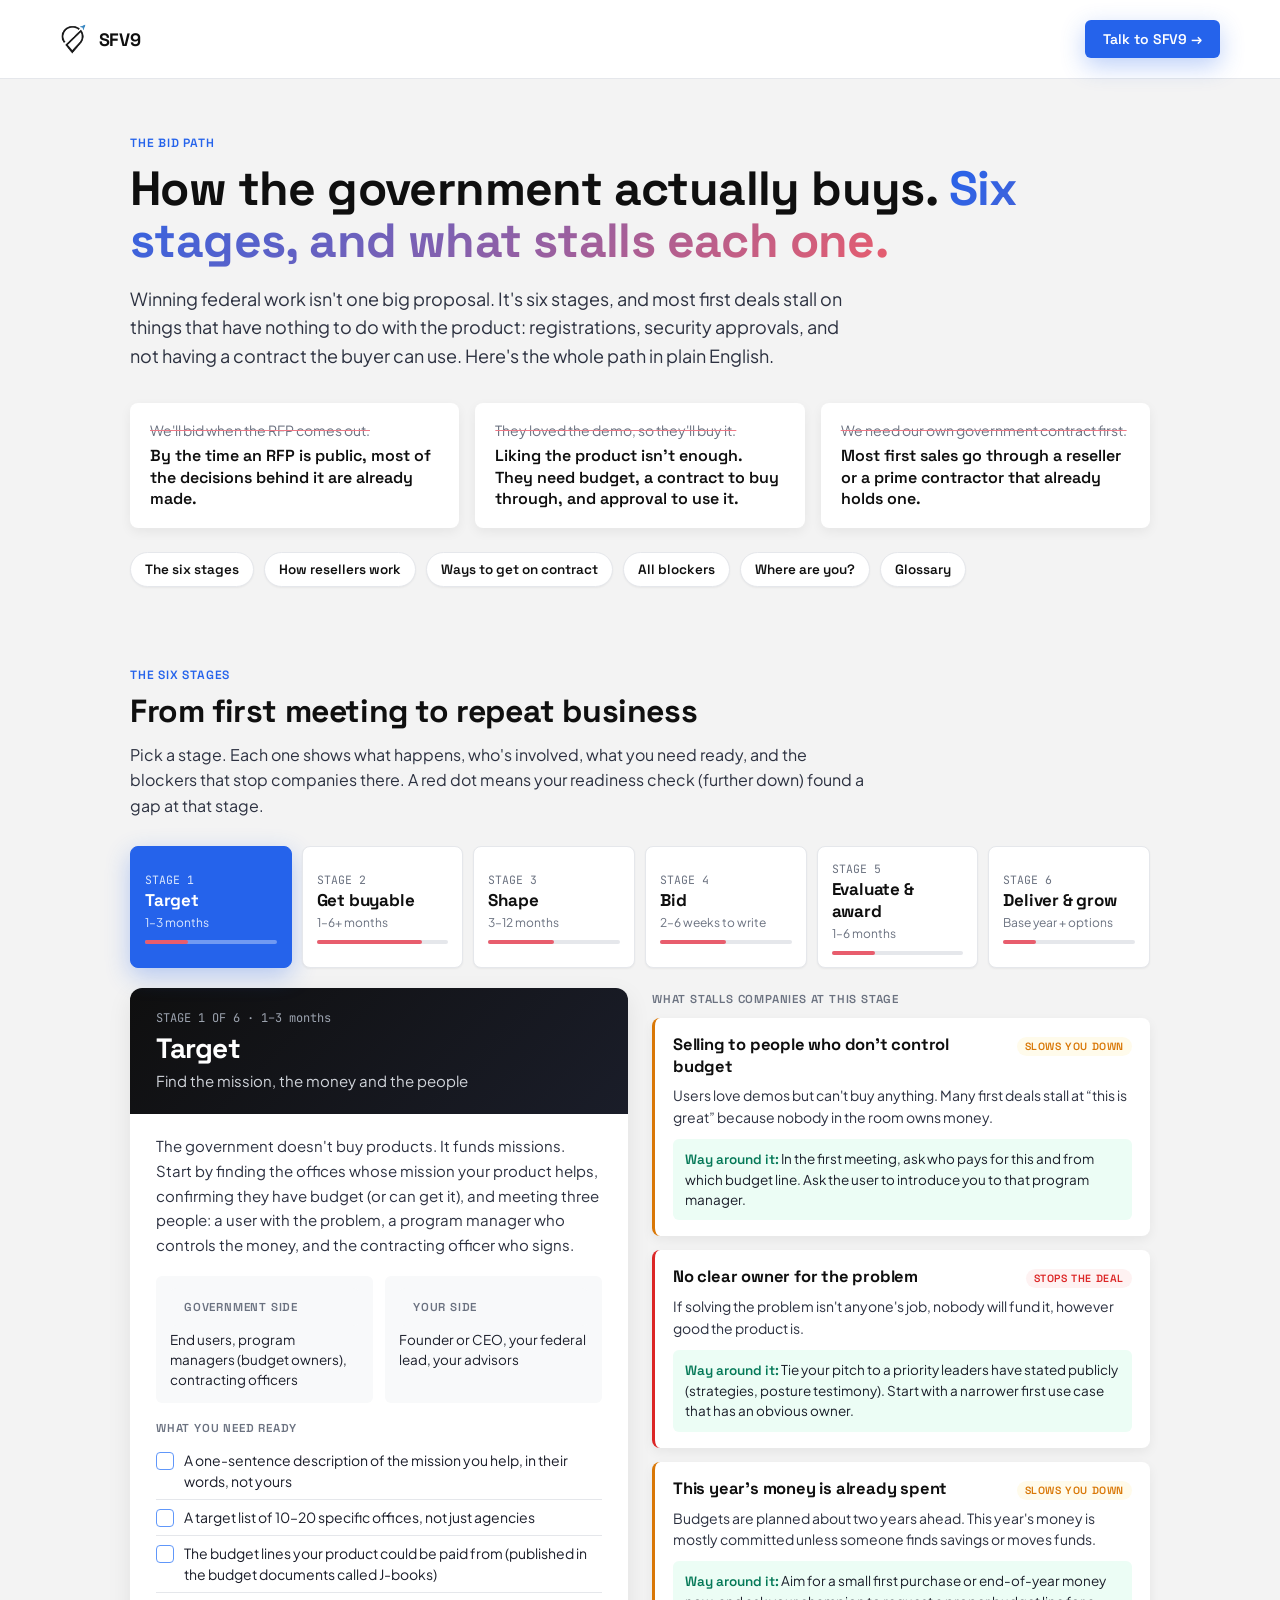
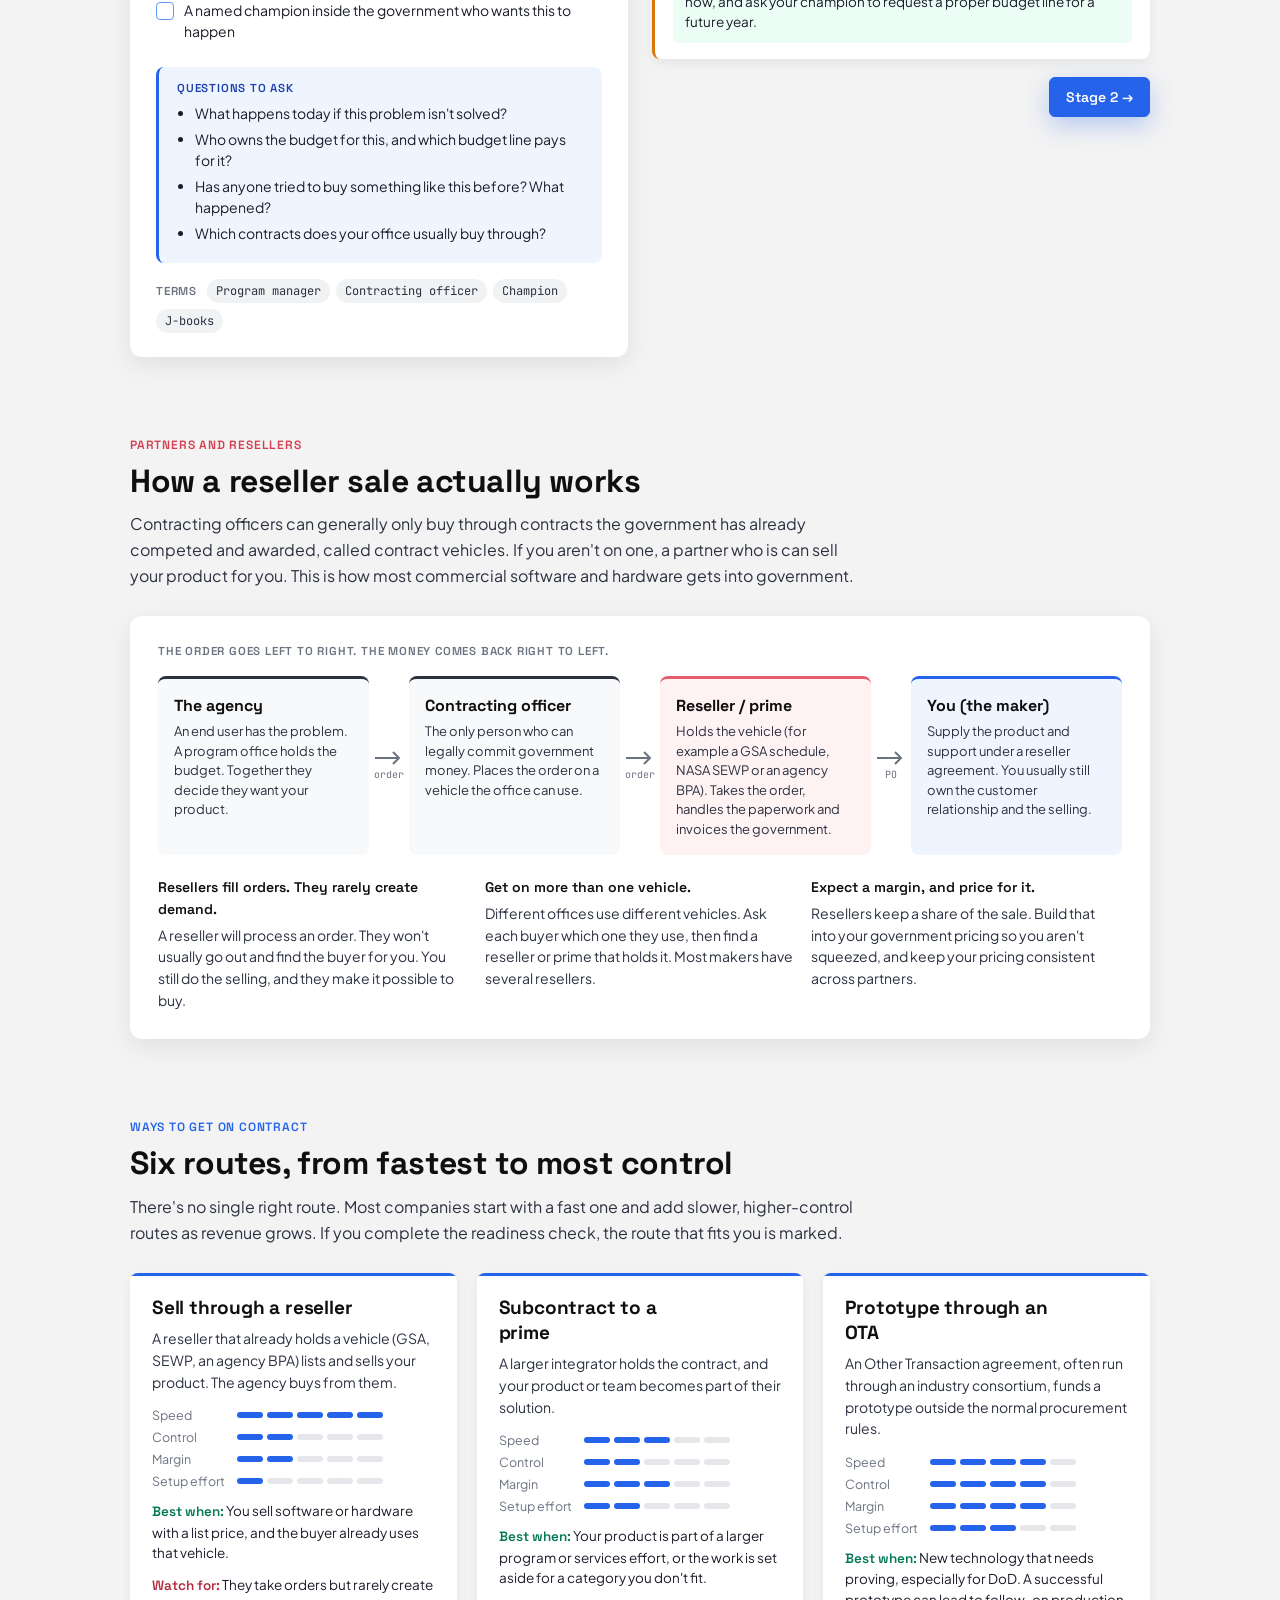
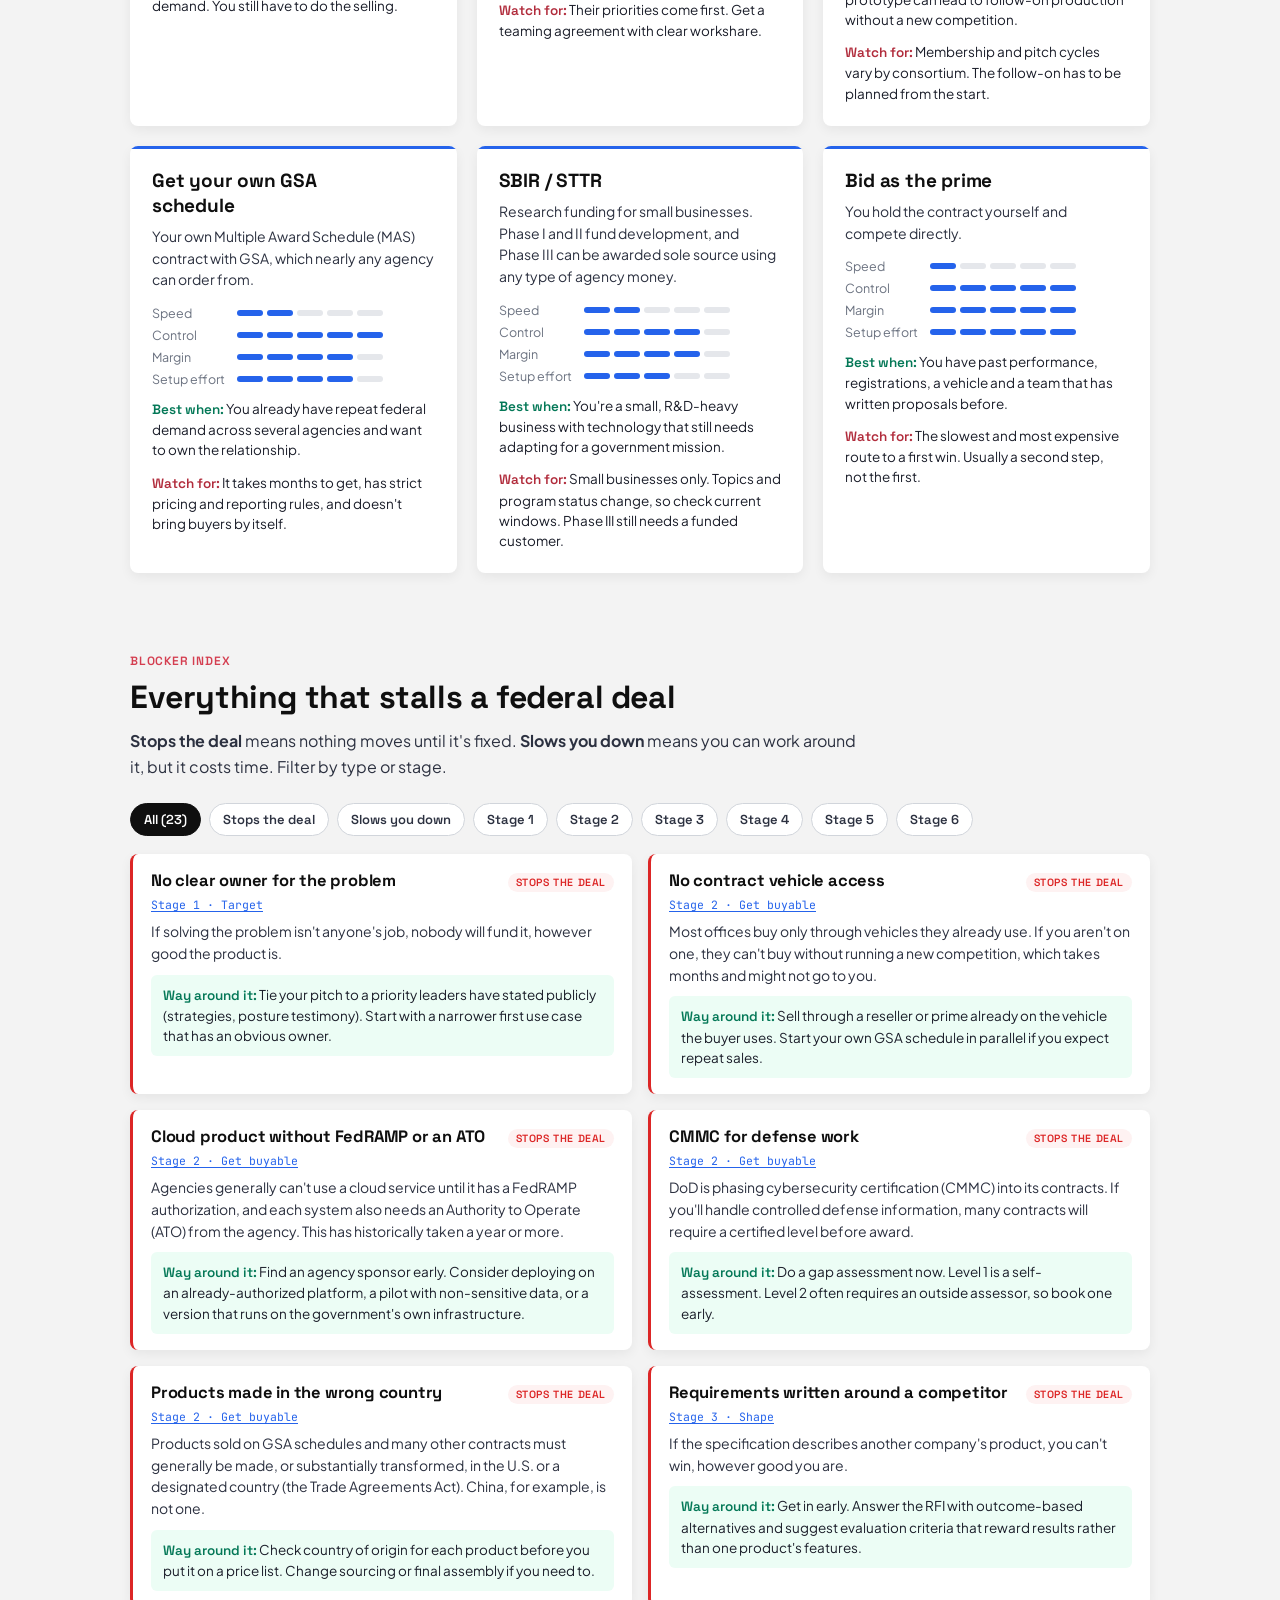
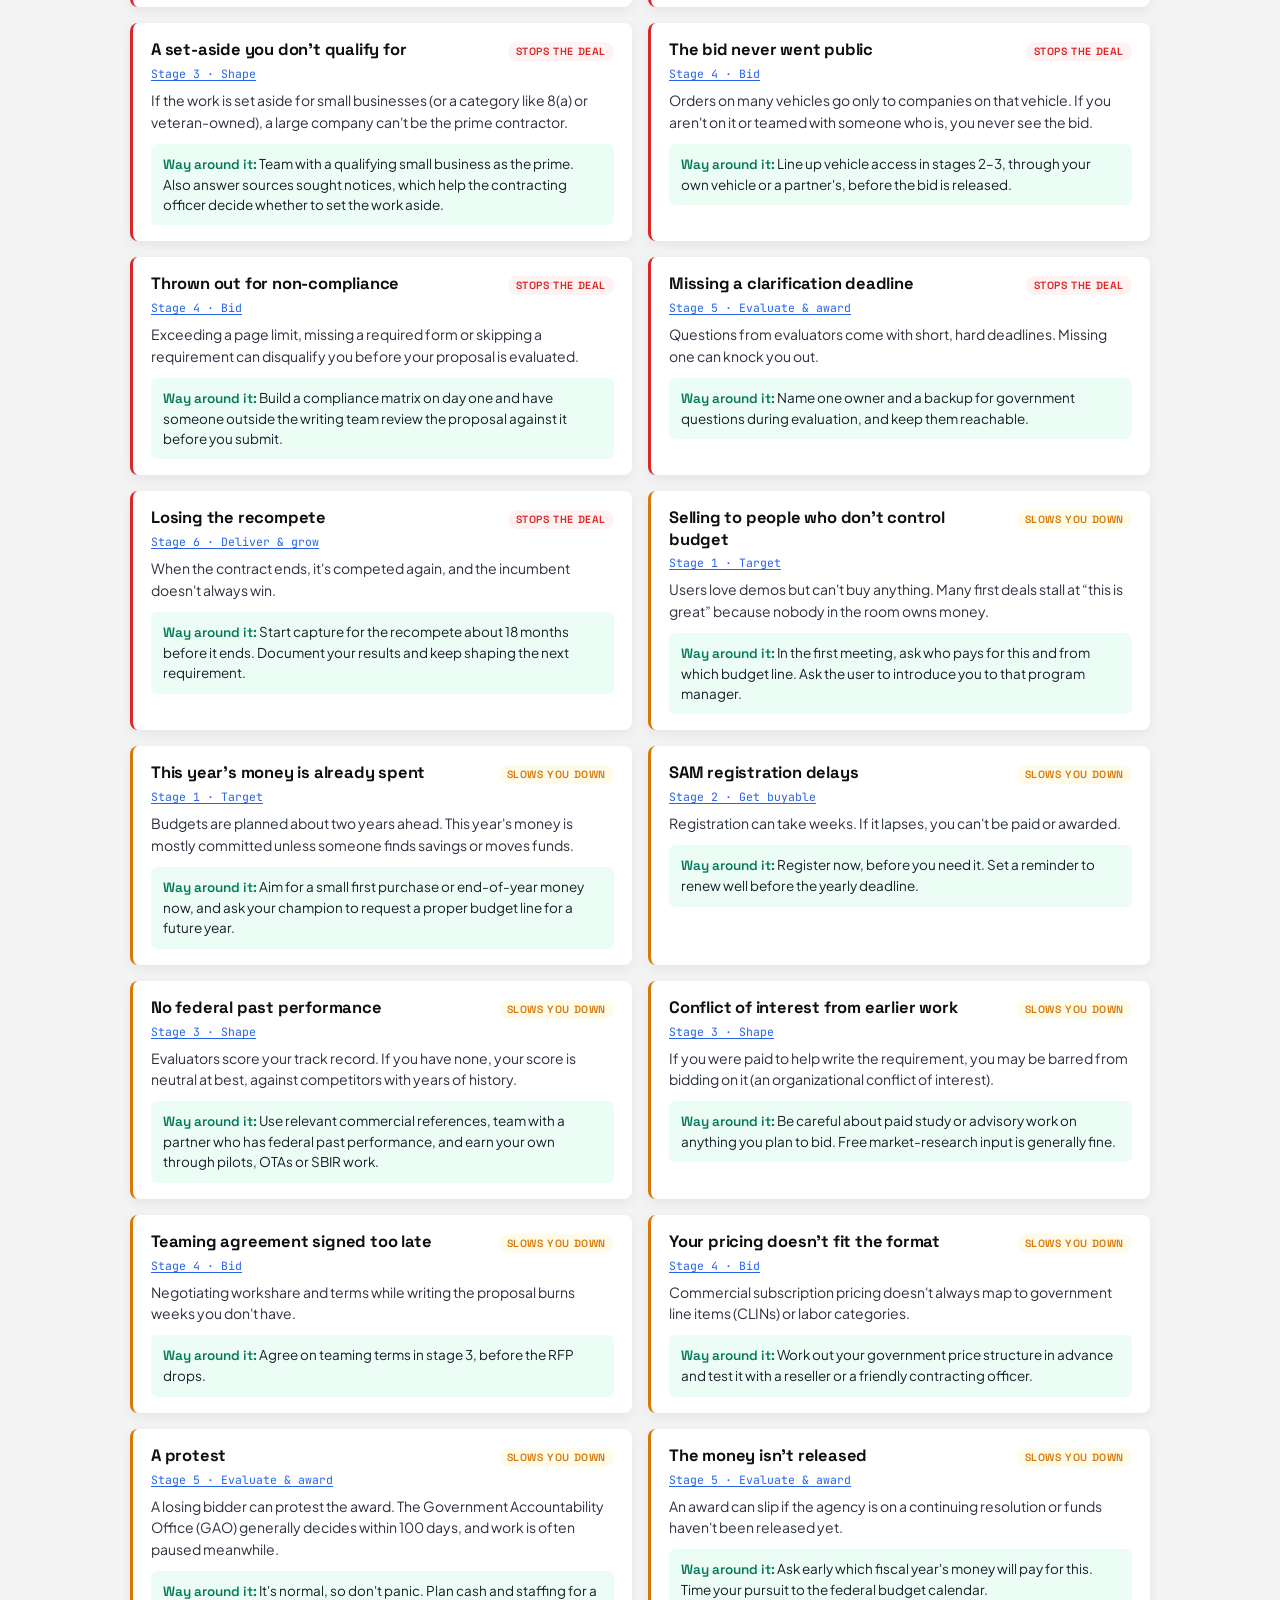
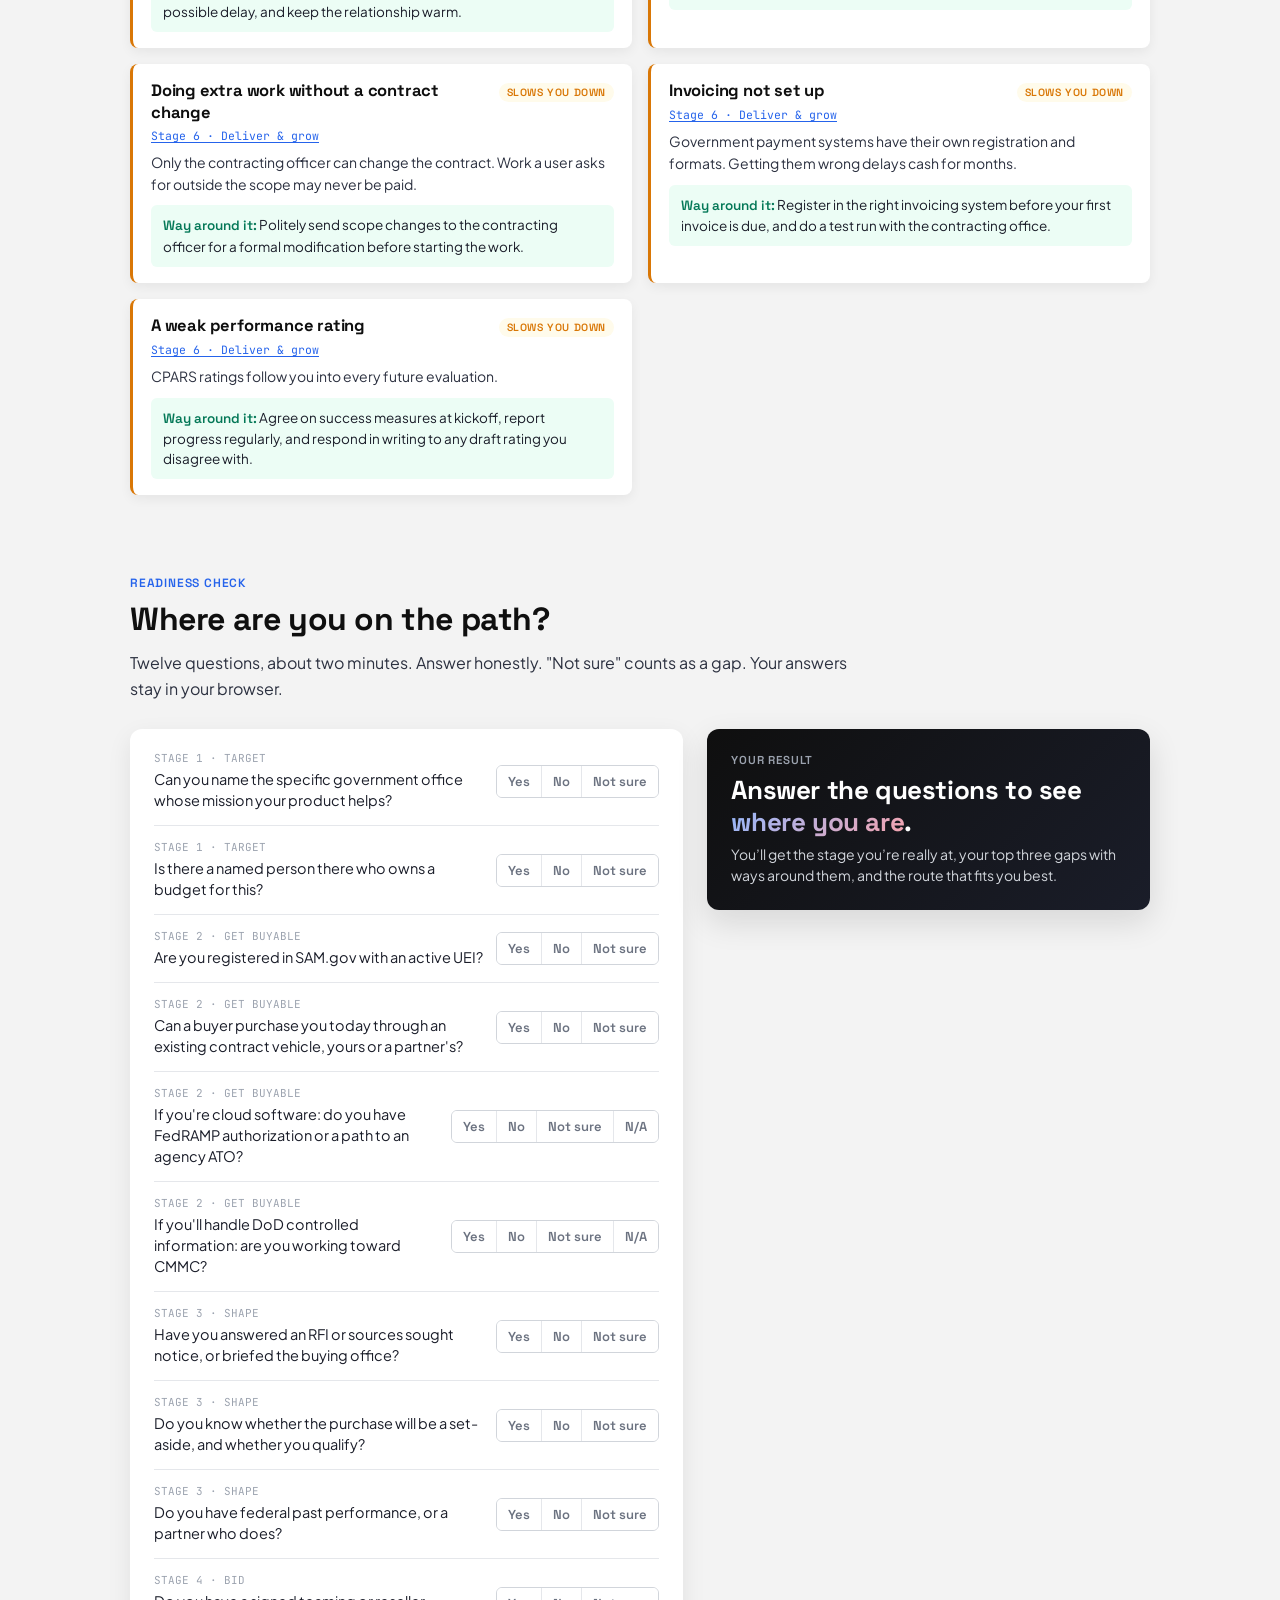
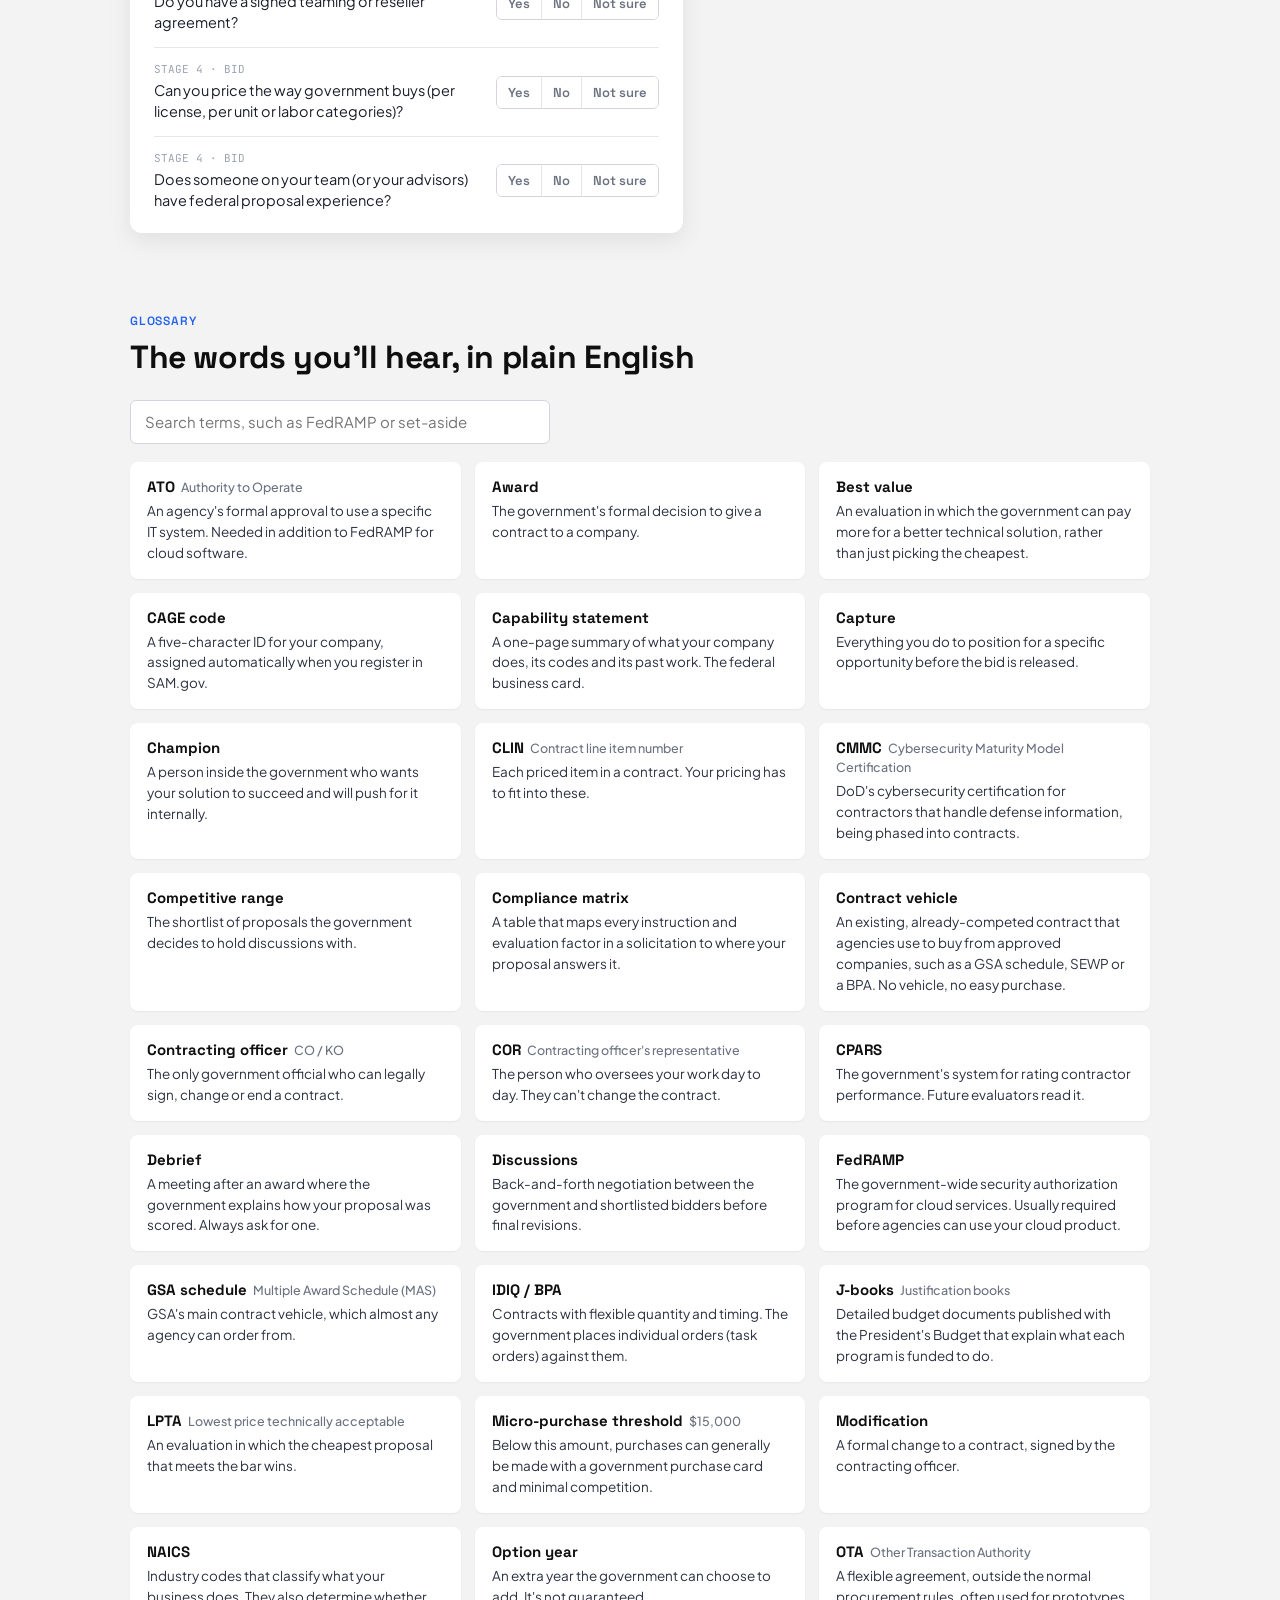
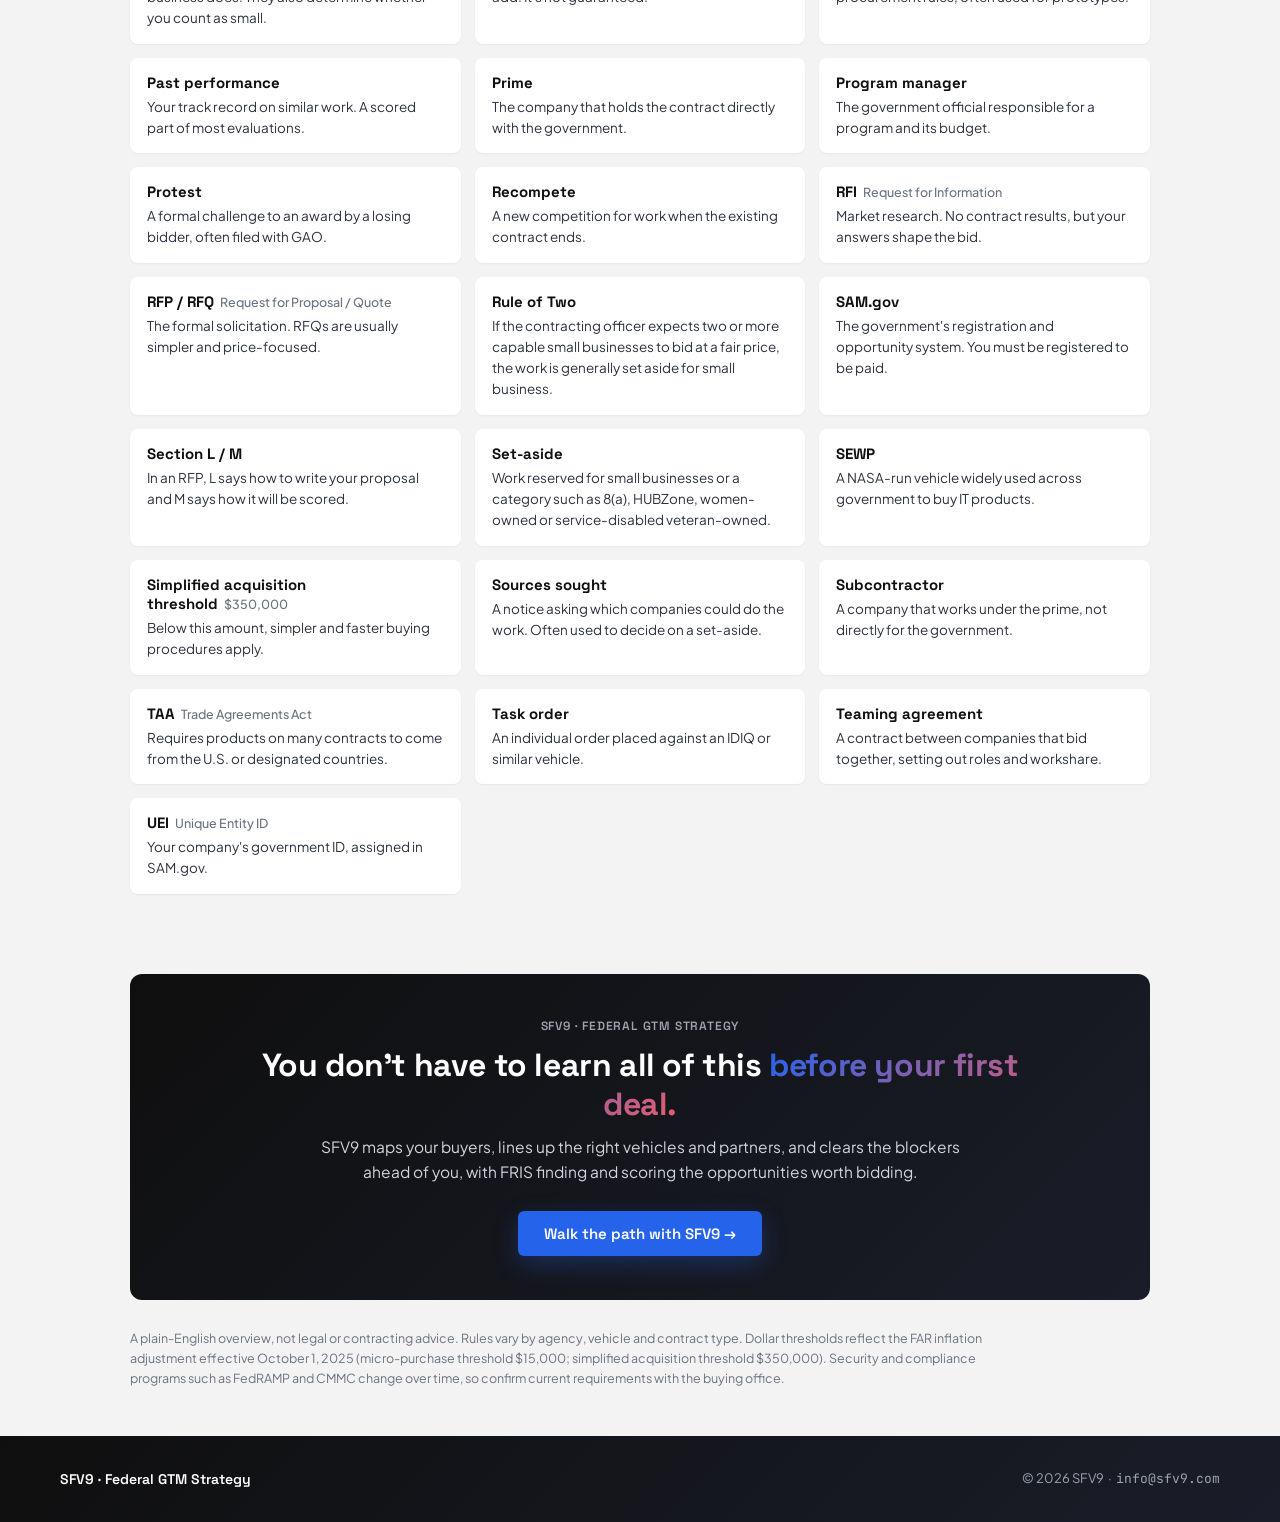
==== bidpath/index.html @ 3fd95619 "Add The Bid Path: six-stage federal buying guide at /bidpath/ A hidden (noindex) page in the SFV9 de" ====
<!DOCTYPE html><html lang="en"><head>
<meta charset="utf-8"><meta name="viewport" content="width=device-width, initial-scale=1.0">
<meta name="robots" content="noindex, nofollow">
<title>SFV9 — The Bid Path</title>
<meta name="description" content="The Bid Path — how the U.S. government actually buys, in six plain-English stages, with the blockers that stall first deals (contract vehicles, resellers, FedRAMP, CMMC, past performance) and how to get around them.">
<link rel="icon" type="image/png" sizes="32x32" href="/favicon-32.png">
<link rel="icon" type="image/png" sizes="16x16" href="/favicon-16.png">
<link rel="icon" type="image/png" href="/favicon.png">
<link rel="apple-touch-icon" sizes="180x180" href="/apple-touch-icon.png">
<link rel="stylesheet" href="/_ds/sfv9-design-system-6362146f-437f-41dc-b194-b18b08ce9086/tokens/fonts.css?v=1">
<link rel="stylesheet" href="/_ds/sfv9-design-system-6362146f-437f-41dc-b194-b18b08ce9086/tokens/colors.css?v=1">
<link rel="stylesheet" href="/_ds/sfv9-design-system-6362146f-437f-41dc-b194-b18b08ce9086/tokens/typography.css?v=1">
<link rel="stylesheet" href="/_ds/sfv9-design-system-6362146f-437f-41dc-b194-b18b08ce9086/tokens/spacing.css?v=1">
<link rel="stylesheet" href="/_ds/sfv9-design-system-6362146f-437f-41dc-b194-b18b08ce9086/tokens/effects.css?v=1">
<style>
  *{box-sizing:border-box;}
  html{color-scheme:light;scroll-behavior:smooth;}
  body{margin:0;font-family:var(--font-body);background:var(--ground);color:var(--text-strong);-webkit-font-smoothing:antialiased;}
  a{color:inherit;}
  h1,h2,h3,h4{font-family:var(--font-display);margin:0;}
  button,select,input{font:inherit;}

  /* ---- Header ---- */
  .site-header{display:flex;justify-content:space-between;align-items:center;padding:20px 60px;background:var(--paper);border-bottom:1px solid var(--border-subtle);position:sticky;top:0;z-index:10;}
  .brand{display:inline-flex;align-items:center;gap:12px;text-decoration:none;color:inherit;}
  .brand img{height:32px;width:auto;display:block;}
  .brand b{font-family:var(--font-display);font-weight:700;font-size:18px;letter-spacing:-0.3px;}
  .header-cta{font-family:var(--font-display);font-weight:600;font-size:14px;color:#fff;background:var(--accent);padding:10px 18px;border-radius:var(--radius-md);text-decoration:none;box-shadow:var(--shadow-blue);transition:transform var(--dur-normal) var(--ease-out),box-shadow var(--dur-normal);}
  .header-cta:hover{transform:var(--lift-sm);box-shadow:var(--shadow-blue-lg);}

  /* ---- Layout ---- */
  .wrap{max-width:1140px;margin:0 auto;padding:0 60px;}
  section{margin-top:80px;scroll-margin-top:90px;}
  .eyebrow{font-family:var(--font-display);font-weight:600;font-size:12px;text-transform:uppercase;letter-spacing:var(--ls-eyebrow);color:var(--accent);}
  .eyebrow.signal{color:var(--signal-hover);}
  .sec-title{font-weight:700;font-size:32px;line-height:1.15;letter-spacing:-0.4px;margin:10px 0 0;}
  .sec-lead{font-size:16px;line-height:1.6;color:var(--text-body);margin:12px 0 0;max-width:740px;}
  .grad{background:var(--gradient-brand);-webkit-background-clip:text;background-clip:text;-webkit-text-fill-color:transparent;}
  .lbl{font-family:var(--font-display);font-weight:600;font-size:11.5px;text-transform:uppercase;letter-spacing:var(--ls-eyebrow);color:var(--text-muted);}

  /* ---- Hero ---- */
  .hero{margin-top:0;padding-top:56px;}
  .hero h1{font-weight:700;font-size:48px;line-height:1.08;letter-spacing:-0.6px;margin:12px 0 0;max-width:920px;}
  .hero .lead{font-size:18px;line-height:1.6;color:var(--text-body);margin:18px 0 0;max-width:740px;}
  .myths{display:grid;grid-template-columns:repeat(3,1fr);gap:16px;margin-top:32px;}
  .myth{background:var(--paper);border-radius:var(--radius-lg);box-shadow:var(--shadow-sm);padding:18px 20px;}
  .myth .no{font-size:14px;color:var(--text-muted);text-decoration:line-through;text-decoration-color:var(--coral-400);}
  .myth .yes{font-family:var(--font-display);font-weight:600;font-size:16px;line-height:1.35;margin-top:6px;}
  .jump{display:flex;flex-wrap:wrap;gap:10px;margin-top:24px;}
  .jump a{font-family:var(--font-display);font-weight:600;font-size:13.5px;text-decoration:none;padding:8px 14px;border-radius:var(--radius-pill);background:var(--paper);box-shadow:var(--shadow-xs);border:1px solid var(--border-subtle);}
  .jump a:hover{border-color:var(--accent);color:var(--accent);}

  /* ---- Stepper ---- */
  .stepper{display:grid;grid-template-columns:repeat(6,1fr);gap:10px;margin-top:28px;position:relative;}
  .step{position:relative;text-align:left;background:var(--paper);border:1px solid var(--border-subtle);border-radius:var(--radius-lg);padding:14px 14px 12px;cursor:pointer;box-shadow:var(--shadow-xs);transition:transform var(--dur-fast),box-shadow var(--dur-fast),border-color var(--dur-fast);color:inherit;}
  .step:hover{transform:var(--lift-sm);box-shadow:var(--shadow-sm);}
  .step:focus-visible{outline:none;box-shadow:var(--focus-ring);}
  .step .num{font-family:var(--font-mono);font-size:11.5px;color:var(--text-muted);}
  .step .nm{font-family:var(--font-display);font-weight:700;font-size:17px;letter-spacing:-0.2px;margin-top:2px;}
  .step .tm{font-size:12px;color:var(--text-muted);margin-top:4px;}
  .step .bar{height:4px;border-radius:2px;background:var(--ink-200);margin-top:10px;}
  .step.on{border-color:var(--accent);box-shadow:var(--shadow-blue);background:var(--accent);color:#fff;}
  .step.on .num,.step.on .tm{color:var(--blue-100);}
  .step.on .bar{background:rgba(255,255,255,0.35);}
  .step .bar i{display:block;height:100%;border-radius:2px;background:var(--signal);}
  .step .flagdot{position:absolute;top:10px;right:10px;width:9px;height:9px;border-radius:50%;background:var(--signal);display:none;}
  .step.blocked .flagdot{display:block;}

  .stage{display:grid;grid-template-columns:minmax(0,1fr) minmax(0,1fr);gap:24px;margin-top:20px;}
  .card{background:var(--paper);border-radius:var(--radius-xl);box-shadow:var(--shadow-md);overflow:hidden;}
  .stage-head{background:var(--gradient-ink);color:#fff;padding:22px 26px;}
  .stage-head .k{font-family:var(--font-mono);font-size:12px;color:var(--text-on-dark-dim);}
  .stage-head h3{font-size:28px;font-weight:700;letter-spacing:-0.4px;margin-top:4px;}
  .stage-head .sub{font-size:15px;color:var(--ink-300);margin-top:4px;line-height:1.45;}
  .stage-body{padding:20px 26px 24px;}
  .stage-body > p{margin:0;font-size:15px;line-height:1.65;color:var(--text-body);}
  .who{display:grid;grid-template-columns:1fr 1fr;gap:12px;margin-top:18px;}
  .who div{background:var(--surface-sunken);border-radius:var(--radius-md);padding:12px 14px;}
  .who p{margin:4px 0 0;font-size:13.5px;line-height:1.5;color:var(--ink-800);}
  .need{margin-top:18px;}
  .need ul{list-style:none;margin:8px 0 0;padding:0;}
  .need li{display:flex;gap:10px;align-items:flex-start;font-size:14px;line-height:1.5;color:var(--ink-800);padding:7px 0;border-bottom:1px solid var(--border-subtle);}
  .need li:last-child{border-bottom:none;}
  .need li::before{content:"";flex:none;width:16px;height:16px;border:1.5px solid var(--blue-400);border-radius:4px;margin-top:2px;}
  .asks{margin-top:18px;background:var(--accent-soft);border-left:3px solid var(--accent);border-radius:var(--radius-lg);padding:14px 18px;}
  .asks .lbl{color:var(--accent-press);}
  .asks ul{margin:8px 0 0;padding:0 0 0 18px;}
  .asks li{font-size:14px;line-height:1.5;color:var(--ink-800);margin-bottom:5px;}
  .terms{display:flex;flex-wrap:wrap;gap:6px;margin-top:16px;}
  .term{font-family:var(--font-mono);font-size:12px;padding:4px 9px;border-radius:var(--radius-pill);background:var(--ink-100);border:none;color:var(--ink-700);cursor:pointer;}
  .term:hover{background:var(--blue-100);color:var(--blue-800);}

  .blk-col{display:flex;flex-direction:column;gap:14px;}
  .blk-col > .lbl{margin:4px 0 -2px;}
  .blocker{background:var(--paper);border-radius:var(--radius-lg);box-shadow:var(--shadow-sm);padding:16px 18px;border-left:3px solid var(--warning-fg);}
  .blocker.stop{border-left-color:var(--danger-fg);}
  .blocker .top{display:flex;justify-content:space-between;gap:10px;align-items:baseline;}
  .blocker h4{font-size:16.5px;font-weight:700;letter-spacing:-0.2px;line-height:1.3;}
  .sev{flex:none;font-family:var(--font-display);font-weight:600;font-size:10.5px;letter-spacing:0.6px;text-transform:uppercase;padding:3px 8px;border-radius:var(--radius-pill);background:var(--warning-bg);color:var(--warning-fg);white-space:nowrap;}
  .sev.stop{background:var(--danger-bg);color:var(--danger-fg);}
  .blocker p{margin:8px 0 0;font-size:14px;line-height:1.55;color:var(--text-body);}
  .blocker .fix{margin-top:10px;padding:10px 12px;background:var(--success-bg);border-radius:var(--radius-md);font-size:13.5px;line-height:1.5;color:var(--ink-800);}
  .blocker .fix b{color:var(--success-fg);font-family:var(--font-display);font-weight:600;}
  .stage-nav{display:flex;justify-content:space-between;gap:10px;margin-top:4px;}
  .btn{font-family:var(--font-display);font-weight:600;font-size:14px;padding:10px 16px;border-radius:var(--radius-md);border:1px solid var(--border-default);background:var(--paper);color:var(--text-strong);cursor:pointer;}
  .btn:hover{border-color:var(--accent);color:var(--accent);}
  .btn.primary{background:var(--accent);border-color:var(--accent);color:#fff;box-shadow:var(--shadow-blue);}
  .btn.primary:hover{color:#fff;background:var(--accent-hover);}
  .btn:disabled{opacity:0.4;cursor:default;}

  /* ---- Reseller flow ---- */
  .flow{background:var(--paper);border-radius:var(--radius-xl);box-shadow:var(--shadow-md);padding:28px;margin-top:28px;}
  .flow-row{display:grid;grid-template-columns:1fr 40px 1fr 40px 1fr 40px 1fr;align-items:stretch;margin-top:18px;}
  .node{border-radius:var(--radius-lg);padding:16px;background:var(--surface-sunken);border-top:3px solid var(--ink-700);}
  .node.you{background:var(--accent-soft);border-top-color:var(--accent);}
  .node.res{background:var(--signal-soft);border-top-color:var(--signal);}
  .node .who-n{font-family:var(--font-display);font-weight:700;font-size:16px;}
  .node .role{font-size:13px;line-height:1.5;color:var(--text-body);margin-top:6px;}
  .arrow{display:flex;flex-direction:column;align-items:center;justify-content:center;gap:2px;font-size:10px;color:var(--text-muted);font-family:var(--font-mono);}
  .arrow svg{width:28px;height:16px;}
  .flow-notes{display:grid;grid-template-columns:repeat(3,1fr);gap:16px;margin-top:22px;}
  .flow-notes div{font-size:14px;line-height:1.55;color:var(--text-body);}
  .flow-notes b{display:block;font-family:var(--font-display);font-weight:600;color:var(--text-strong);margin-bottom:4px;}

  /* ---- Routes ---- */
  .routes{display:grid;grid-template-columns:repeat(3,1fr);gap:20px;margin-top:28px;}
  .route{background:var(--paper);border-radius:var(--radius-lg);box-shadow:var(--shadow-sm);padding:22px;display:flex;flex-direction:column;position:relative;overflow:hidden;transition:transform var(--dur-normal) var(--ease-out),box-shadow var(--dur-normal);}
  .route:hover{transform:var(--lift);box-shadow:var(--shadow-lg);}
  .route::before{content:"";position:absolute;top:0;left:0;right:0;height:3px;background:var(--accent);}
  .route.rec::before{background:var(--signal);height:4px;}
  .route .rec-tag{display:none;position:absolute;top:14px;right:14px;font-family:var(--font-display);font-weight:600;font-size:10.5px;letter-spacing:0.6px;text-transform:uppercase;background:var(--signal);color:#fff;padding:3px 8px;border-radius:var(--radius-pill);}
  .route.rec .rec-tag{display:block;}
  .route h4{font-size:19px;font-weight:700;letter-spacing:-0.2px;padding-right:80px;}
  .route .what{font-size:14px;line-height:1.55;color:var(--text-body);margin:8px 0 0;}
  .meters{display:grid;grid-template-columns:auto 1fr;gap:6px 12px;align-items:center;margin-top:14px;font-size:12.5px;color:var(--text-muted);}
  .dots{display:flex;gap:4px;}
  .dots i{width:100%;max-width:26px;height:6px;border-radius:3px;background:var(--ink-200);flex:1;}
  .dots i.on{background:var(--accent);}
  .route .best,.route .watch{font-size:13.5px;line-height:1.5;margin:12px 0 0;color:var(--ink-800);}
  .route .best b{color:var(--success-fg);font-family:var(--font-display);font-weight:600;}
  .route .watch b{color:var(--coral-700);font-family:var(--font-display);font-weight:600;}

  /* ---- Blocker index ---- */
  .filters{display:flex;flex-wrap:wrap;gap:8px;margin-top:24px;}
  .chip{font-family:var(--font-display);font-weight:600;font-size:13px;padding:7px 13px;border-radius:var(--radius-pill);border:1px solid var(--border-default);background:var(--paper);cursor:pointer;color:var(--text-body);}
  .chip.on{background:var(--ink-900);border-color:var(--ink-900);color:#fff;}
  .bindex{display:grid;grid-template-columns:repeat(2,1fr);gap:16px;margin-top:18px;}
  .bindex .blocker .stagetag{font-family:var(--font-mono);font-size:11.5px;color:var(--accent);background:none;border:none;padding:0;cursor:pointer;text-decoration:underline;text-underline-offset:2px;}

  /* ---- Readiness ---- */
  .ready{display:grid;grid-template-columns:minmax(0,1.25fr) minmax(0,1fr);gap:24px;margin-top:28px;align-items:start;}
  .qs{background:var(--paper);border-radius:var(--radius-xl);box-shadow:var(--shadow-md);padding:8px 24px;}
  .q{display:grid;grid-template-columns:1fr auto;gap:12px;align-items:center;padding:14px 0;border-bottom:1px solid var(--border-subtle);}
  .q:last-child{border-bottom:none;}
  .q .qt{font-size:14.5px;line-height:1.45;color:var(--ink-800);}
  .q .qt small{display:block;font-family:var(--font-mono);font-size:11px;color:var(--text-faint);margin-bottom:2px;}
  .seg{display:inline-flex;border:1px solid var(--border-default);border-radius:var(--radius-md);overflow:hidden;}
  .seg button{border:none;background:var(--paper);padding:7px 11px;font-size:13px;font-family:var(--font-display);font-weight:600;color:var(--text-muted);cursor:pointer;border-left:1px solid var(--border-subtle);}
  .seg button:first-child{border-left:none;}
  .seg button[aria-pressed="true"][data-v="y"]{background:var(--success-fg);color:#fff;}
  .seg button[aria-pressed="true"][data-v="n"]{background:var(--danger-fg);color:#fff;}
  .seg button[aria-pressed="true"][data-v="u"]{background:var(--warning-fg);color:#fff;}
  .seg button[aria-pressed="true"][data-v="x"]{background:var(--ink-600);color:#fff;}
  .result{position:sticky;top:96px;background:var(--gradient-ink);border-radius:var(--radius-xl);padding:24px;color:#fff;box-shadow:var(--shadow-lg);}
  .result .lbl{color:var(--text-on-dark-dim);}
  .result .big{font-family:var(--font-display);font-weight:700;font-size:26px;line-height:1.2;letter-spacing:-0.4px;margin-top:8px;}
  .result .big .grad{background:linear-gradient(135deg,var(--blue-300),var(--coral-300));-webkit-background-clip:text;background-clip:text;-webkit-text-fill-color:transparent;}
  .result .sm{font-size:14px;line-height:1.5;color:var(--ink-300);margin-top:6px;}
  .bars{display:grid;gap:8px;margin-top:18px;}
  .bars .r{display:grid;grid-template-columns:96px 1fr 36px;gap:10px;align-items:center;font-size:12.5px;color:var(--ink-300);}
  .bars .t{height:8px;border-radius:4px;background:rgba(255,255,255,0.1);overflow:hidden;}
  .bars .t i{display:block;height:100%;border-radius:4px;background:var(--gradient-brand);transition:width var(--dur-normal) var(--ease-out);}
  .todo{margin-top:20px;}
  .todo ol{margin:8px 0 0;padding:0 0 0 20px;}
  .todo li{font-size:14px;line-height:1.5;color:#fff;margin-bottom:10px;}
  .todo li span{display:block;color:var(--ink-300);font-size:13px;margin-top:2px;}
  .result .route-pick{margin-top:16px;padding:12px 14px;border-radius:var(--radius-md);background:rgba(255,255,255,0.07);font-size:14px;line-height:1.5;}
  .result .route-pick b{font-family:var(--font-display);}
  .result .reset{margin-top:14px;background:none;border:none;color:var(--ink-400);font-size:13px;cursor:pointer;text-decoration:underline;padding:0;}

  /* ---- Glossary ---- */
  .gsearch{margin-top:24px;width:100%;max-width:420px;height:44px;border:1px solid var(--border-default);border-radius:var(--radius-md);padding:0 14px;background:var(--paper);font-size:15px;}
  .gsearch:focus{outline:none;border-color:var(--accent);box-shadow:var(--focus-ring);}
  .gloss{display:grid;grid-template-columns:repeat(3,1fr);gap:14px;margin-top:18px;}
  .g{background:var(--paper);border-radius:var(--radius-lg);box-shadow:var(--shadow-xs);padding:14px 16px;border:1px solid transparent;transition:border-color var(--dur-normal),box-shadow var(--dur-normal);}
  .g.hl{border-color:var(--accent);box-shadow:var(--shadow-blue);}
  .g dt{font-family:var(--font-display);font-weight:700;font-size:15px;}
  .g dt small{font-family:var(--font-body);font-weight:500;font-size:12.5px;color:var(--text-muted);margin-left:6px;}
  .g dd{margin:5px 0 0;font-size:13.5px;line-height:1.55;color:var(--text-body);}
  .empty{color:var(--text-muted);font-size:14px;margin-top:12px;}

  /* ---- CTA / footer ---- */
  .positioning{margin:80px 0 8px;text-align:center;padding:44px 24px;background:var(--gradient-ink);border-radius:var(--radius-xl);}
  .positioning .label{font-family:var(--font-display);font-weight:600;font-size:12px;letter-spacing:var(--ls-eyebrow);text-transform:uppercase;color:var(--text-on-dark-dim);}
  .positioning .line{font-family:var(--font-display);font-weight:700;font-size:32px;line-height:1.2;letter-spacing:-0.4px;color:#fff;margin:12px auto 12px;max-width:760px;}
  .positioning .sub{color:var(--ink-300);font-size:15.5px;line-height:1.6;max-width:640px;margin:0 auto 26px;}
  .positioning .cta{display:inline-block;font-family:var(--font-display);font-weight:600;font-size:15px;color:#fff;background:var(--accent);padding:13px 26px;border-radius:var(--radius-md);text-decoration:none;box-shadow:var(--shadow-blue);transition:transform var(--dur-normal) var(--ease-out),box-shadow var(--dur-normal);}
  .positioning .cta:hover{transform:var(--lift-sm);box-shadow:var(--shadow-blue-lg);}
  .fine{font-size:12.5px;line-height:1.6;color:var(--text-muted);margin:28px 0 48px;max-width:880px;}
  .site-footer{background:var(--gradient-ink);color:var(--text-on-dark-dim);padding:34px 60px;display:flex;flex-wrap:wrap;gap:12px;justify-content:space-between;align-items:center;font-size:13px;}
  .site-footer .org{font-family:var(--font-display);font-weight:600;color:#fff;font-size:14px;}
  .site-footer a{color:var(--text-on-dark-dim);text-decoration:none;font-family:var(--font-mono);}
  .site-footer a:hover{color:#fff;}

  @media (max-width:1000px){
    .stepper{grid-template-columns:repeat(3,1fr);}
    .stage,.ready{grid-template-columns:1fr;}
    .result{position:static;}
    .routes,.gloss{grid-template-columns:1fr 1fr;}
    .flow-row{grid-template-columns:1fr;gap:0;}
    .arrow{height:36px;flex-direction:row;}
    .arrow svg{transform:rotate(90deg);}
    .flow-notes{grid-template-columns:1fr;}
  }
  @media (max-width:640px){
    .site-header{padding:14px 16px;}
    .wrap{padding:0 16px;}
    section{margin-top:60px;}
    .hero{padding-top:36px;}
    .hero h1{font-size:34px;}
    .sec-title{font-size:26px;}
    .myths,.routes,.gloss,.bindex,.who{grid-template-columns:1fr;}
    .stepper{grid-template-columns:1fr 1fr;}
    .stage-head,.stage-body{padding-left:18px;padding-right:18px;}
    .flow{padding:20px 16px;}
    .qs{padding:4px 16px;}
    .q{grid-template-columns:1fr;gap:8px;}
    .positioning .line{font-size:24px;}
    .site-footer{padding:28px 16px;}
  }
  @media print{
    .site-header{position:static;} .header-cta,.jump,.filters,.gsearch,.stage-nav{display:none;}
    .card,.route,.blocker,.qs,.flow,.myth{box-shadow:none;border:1px solid var(--border-subtle);}
  }
</style>
</head>
<body>

<header class="site-header">
  <a class="brand" href="/" aria-label="SFV9 — home">
    <img src="/assets/logo-mark.png" alt="SFV9">
    <b>SFV9</b>
  </a>
  <a class="header-cta" href="mailto:info@sfv9.com?subject=The%20Bid%20Path%20%E2%80%94%20let%27s%20talk">Talk to SFV9 →</a>
</header>

<main class="wrap">

  <section class="hero">
    <div class="eyebrow">The Bid Path</div>
    <h1>How the government actually buys. <span class="grad">Six stages, and what stalls each one.</span></h1>
    <p class="lead">Winning federal work isn't one big proposal. It's six stages, and most first deals stall on things that have nothing to do with the product: registrations, security approvals, and not having a contract the buyer can use. Here's the whole path in plain English.</p>

    <div class="myths">
      <div class="myth"><div class="no">We'll bid when the RFP comes out.</div><div class="yes">By the time an RFP is public, most of the decisions behind it are already made.</div></div>
      <div class="myth"><div class="no">They loved the demo, so they'll buy it.</div><div class="yes">Liking the product isn't enough. They need budget, a contract to buy through, and approval to use it.</div></div>
      <div class="myth"><div class="no">We need our own government contract first.</div><div class="yes">Most first sales go through a reseller or a prime contractor that already holds one.</div></div>
    </div>

    <nav class="jump" aria-label="On this page">
      <a href="#stages">The six stages</a>
      <a href="#resellers">How resellers work</a>
      <a href="#routes">Ways to get on contract</a>
      <a href="#blockers">All blockers</a>
      <a href="#check">Where are you?</a>
      <a href="#glossary">Glossary</a>
    </nav>
  </section>

  <section id="stages">
    <div class="eyebrow">The six stages</div>
    <h2 class="sec-title">From first meeting to repeat business</h2>
    <p class="sec-lead">Pick a stage. Each one shows what happens, who's involved, what you need ready, and the blockers that stop companies there. A red dot means your readiness check (further down) found a gap at that stage.</p>
    <div class="stepper" id="stepper" role="tablist" aria-label="Bid stages"></div>
    <div class="stage" id="stage"></div>
  </section>

  <section id="resellers">
    <div class="eyebrow signal">Partners and resellers</div>
    <h2 class="sec-title">How a reseller sale actually works</h2>
    <p class="sec-lead">Contracting officers can generally only buy through contracts the government has already competed and awarded, called contract vehicles. If you aren't on one, a partner who is can sell your product for you. This is how most commercial software and hardware gets into government.</p>
    <div class="flow">
      <div class="lbl">The order goes left to right. The money comes back right to left.</div>
      <div class="flow-row">
        <div class="node"><div class="who-n">The agency</div><div class="role">An end user has the problem. A program office holds the budget. Together they decide they want your product.</div></div>
        <div class="arrow"><svg viewBox="0 0 28 16" aria-hidden="true"><path d="M0 8h24M18 2l6 6-6 6" fill="none" stroke="currentColor" stroke-width="2"/></svg>order</div>
        <div class="node"><div class="who-n">Contracting officer</div><div class="role">The only person who can legally commit government money. Places the order on a vehicle the office can use.</div></div>
        <div class="arrow"><svg viewBox="0 0 28 16" aria-hidden="true"><path d="M0 8h24M18 2l6 6-6 6" fill="none" stroke="currentColor" stroke-width="2"/></svg>order</div>
        <div class="node res"><div class="who-n">Reseller / prime</div><div class="role">Holds the vehicle (for example a GSA schedule, NASA SEWP or an agency BPA). Takes the order, handles the paperwork and invoices the government.</div></div>
        <div class="arrow"><svg viewBox="0 0 28 16" aria-hidden="true"><path d="M0 8h24M18 2l6 6-6 6" fill="none" stroke="currentColor" stroke-width="2"/></svg>PO</div>
        <div class="node you"><div class="who-n">You (the maker)</div><div class="role">Supply the product and support under a reseller agreement. You usually still own the customer relationship and the selling.</div></div>
      </div>
      <div class="flow-notes">
        <div><b>Resellers fill orders. They rarely create demand.</b>A reseller will process an order. They won't usually go out and find the buyer for you. You still do the selling, and they make it possible to buy.</div>
        <div><b>Get on more than one vehicle.</b>Different offices use different vehicles. Ask each buyer which one they use, then find a reseller or prime that holds it. Most makers have several resellers.</div>
        <div><b>Expect a margin, and price for it.</b>Resellers keep a share of the sale. Build that into your government pricing so you aren't squeezed, and keep your pricing consistent across partners.</div>
      </div>
    </div>
  </section>

  <section id="routes">
    <div class="eyebrow">Ways to get on contract</div>
    <h2 class="sec-title">Six routes, from fastest to most control</h2>
    <p class="sec-lead">There's no single right route. Most companies start with a fast one and add slower, higher-control routes as revenue grows. If you complete the readiness check, the route that fits you is marked.</p>
    <div class="routes" id="routesGrid"></div>
  </section>

  <section id="blockers">
    <div class="eyebrow signal">Blocker index</div>
    <h2 class="sec-title">Everything that stalls a federal deal</h2>
    <p class="sec-lead"><b>Stops the deal</b> means nothing moves until it's fixed. <b>Slows you down</b> means you can work around it, but it costs time. Filter by type or stage.</p>
    <div class="filters" id="filters"></div>
    <div class="bindex" id="bindex"></div>
  </section>

  <section id="check">
    <div class="eyebrow">Readiness check</div>
    <h2 class="sec-title">Where are you on the path?</h2>
    <p class="sec-lead">Twelve questions, about two minutes. Answer honestly. "Not sure" counts as a gap. Your answers stay in your browser.</p>
    <div class="ready">
      <div class="qs" id="qs"></div>
      <aside class="result" id="result" aria-live="polite"></aside>
    </div>
  </section>

  <section id="glossary">
    <div class="eyebrow">Glossary</div>
    <h2 class="sec-title">The words you'll hear, in plain English</h2>
    <input class="gsearch" id="gsearch" type="search" placeholder="Search terms, such as FedRAMP or set-aside" aria-label="Search glossary">
    <dl class="gloss" id="gloss"></dl>
    <p class="empty" id="gempty" hidden>No matching terms.</p>
  </section>

  <div class="positioning">
    <div class="label">SFV9 · Federal GTM Strategy</div>
    <div class="line">You don't have to learn all of this <span class="grad">before your first deal.</span></div>
    <p class="sub">SFV9 maps your buyers, lines up the right vehicles and partners, and clears the blockers ahead of you, with FRIS finding and scoring the opportunities worth bidding.</p>
    <a class="cta" href="mailto:info@sfv9.com?subject=Walk%20us%20through%20the%20bid%20path">Walk the path with SFV9 →</a>
  </div>

  <p class="fine">A plain-English overview, not legal or contracting advice. Rules vary by agency, vehicle and contract type. Dollar thresholds reflect the FAR inflation adjustment effective October 1, 2025 (micro-purchase threshold $15,000; simplified acquisition threshold $350,000). Security and compliance programs such as FedRAMP and CMMC change over time, so confirm current requirements with the buying office.</p>
</main>

<footer class="site-footer">
  <span class="org">SFV9 · Federal GTM Strategy</span>
  <span>© <span id="yr"></span> SFV9 &nbsp;·&nbsp; <a href="mailto:info@sfv9.com">info@sfv9.com</a></span>
</footer>

<script>
(function(){
"use strict";

/* ------------------------------------------------------------------
   Content. sev: "stop" = stops the deal, "slow" = slows you down.
   ------------------------------------------------------------------ */
var STAGES = [
  { id:1, name:"Target", time:"1–3 months", title:"Find the mission, the money and the people",
    what:"The government doesn't buy products. It funds missions. Start by finding the offices whose mission your product helps, confirming they have budget (or can get it), and meeting three people: a user with the problem, a program manager who controls the money, and the contracting officer who signs.",
    gov:"End users, program managers (budget owners), contracting officers",
    you:"Founder or CEO, your federal lead, your advisors",
    need:["A one-sentence description of the mission you help, in their words, not yours","A target list of 10–20 specific offices, not just agencies","The budget lines your product could be paid from (published in the budget documents called J-books)","A named champion inside the government who wants this to happen"],
    asks:["What happens today if this problem isn't solved?","Who owns the budget for this, and which budget line pays for it?","Has anyone tried to buy something like this before? What happened?","Which contracts does your office usually buy through?"],
    terms:["Program manager","Contracting officer","Champion","J-books"],
    blockers:[
      { t:"Selling to people who don't control budget", sev:"slow", why:"Users love demos but can't buy anything. Many first deals stall at “this is great” because nobody in the room owns money.", fix:"In the first meeting, ask who pays for this and from which budget line. Ask the user to introduce you to that program manager." },
      { t:"No clear owner for the problem", sev:"stop", why:"If solving the problem isn't anyone's job, nobody will fund it, however good the product is.", fix:"Tie your pitch to a priority leaders have stated publicly (strategies, posture testimony). Start with a narrower first use case that has an obvious owner." },
      { t:"This year's money is already spent", sev:"slow", why:"Budgets are planned about two years ahead. This year's money is mostly committed unless someone finds savings or moves funds.", fix:"Aim for a small first purchase or end-of-year money now, and ask your champion to request a proper budget line for a future year." }
    ] },
  { id:2, name:"Get buyable", time:"1–6+ months", title:"Registrations, compliance and a way to be purchased",
    what:"Before anyone can pay you, you have to exist in the government's systems and meet baseline rules. The buyer also needs a legal way to buy from you, usually an existing contract vehicle. More first deals stall here than anywhere else, and none of it is about the product.",
    gov:"Contracting officers, security and IT approval officials, small business offices",
    you:"Finance, legal, security/IT, your reseller or prime partners",
    need:["SAM.gov registration, which gives you a Unique Entity ID (UEI) and a CAGE code. Renew it every year","Your NAICS codes (industry codes) and your size status (small or not)","A path to purchase: your own contract vehicle, or a reseller or prime who holds one","Security approval if you're cloud software (FedRAMP and an agency ATO), and CMMC if you'll handle DoD information","Basic compliance checks: country of origin (TAA), banned telecom equipment (Section 889) and accessibility (Section 508)"],
    asks:["Which contract vehicles does your office use most?","Do you need FedRAMP, or can we work toward an agency Authority to Operate?","What impact level or classification will the data be?","Is there a security or IT approval team we should meet early?"],
    terms:["SAM.gov","UEI","CAGE code","NAICS","Contract vehicle","FedRAMP","ATO","CMMC","TAA"],
    blockers:[
      { t:"No contract vehicle access", sev:"stop", why:"Most offices buy only through vehicles they already use. If you aren't on one, they can't buy without running a new competition, which takes months and might not go to you.", fix:"Sell through a reseller or prime already on the vehicle the buyer uses. Start your own GSA schedule in parallel if you expect repeat sales." },
      { t:"Cloud product without FedRAMP or an ATO", sev:"stop", why:"Agencies generally can't use a cloud service until it has a FedRAMP authorization, and each system also needs an Authority to Operate (ATO) from the agency. This has historically taken a year or more.", fix:"Find an agency sponsor early. Consider deploying on an already-authorized platform, a pilot with non-sensitive data, or a version that runs on the government's own infrastructure." },
      { t:"CMMC for defense work", sev:"stop", why:"DoD is phasing cybersecurity certification (CMMC) into its contracts. If you'll handle controlled defense information, many contracts will require a certified level before award.", fix:"Do a gap assessment now. Level 1 is a self-assessment. Level 2 often requires an outside assessor, so book one early." },
      { t:"Products made in the wrong country", sev:"stop", why:"Products sold on GSA schedules and many other contracts must generally be made, or substantially transformed, in the U.S. or a designated country (the Trade Agreements Act). China, for example, is not one.", fix:"Check country of origin for each product before you put it on a price list. Change sourcing or final assembly if you need to." },
      { t:"SAM registration delays", sev:"slow", why:"Registration can take weeks. If it lapses, you can't be paid or awarded.", fix:"Register now, before you need it. Set a reminder to renew well before the yearly deadline." }
    ] },
  { id:3, name:"Shape", time:"3–12 months", title:"Influence the requirement before it's written",
    what:"Before a bid is public, the government does market research. Answering Requests for Information (RFIs) and sources sought notices, briefing your capability and running demos all shape what the government asks for: the requirements, the evaluation criteria, even whether it's set aside for small business. Once the bid is out, it's too late to change it.",
    gov:"Program office, the people writing requirements, the contracting officer (running market research)",
    you:"Capture lead, solutions engineer, partners",
    need:["A one-page capability statement","Responses to every relevant RFI and sources sought notice","A demo, a pilot, or a written technical approach","Suggested requirements language they can use (offered, never forced)","A teaming plan: who primes, who subcontracts, which vehicle"],
    asks:["Will this be set aside for small business?","Which vehicle will you compete it on?","What will the evaluation weigh most heavily?","When do you expect a draft RFP?"],
    terms:["RFI","Sources sought","Capability statement","Set-aside","Rule of Two","Capture"],
    blockers:[
      { t:"Requirements written around a competitor", sev:"stop", why:"If the specification describes another company's product, you can't win, however good you are.", fix:"Get in early. Answer the RFI with outcome-based alternatives and suggest evaluation criteria that reward results rather than one product's features." },
      { t:"A set-aside you don't qualify for", sev:"stop", why:"If the work is set aside for small businesses (or a category like 8(a) or veteran-owned), a large company can't be the prime contractor.", fix:"Team with a qualifying small business as the prime. Also answer sources sought notices, which help the contracting officer decide whether to set the work aside." },
      { t:"No federal past performance", sev:"slow", why:"Evaluators score your track record. If you have none, your score is neutral at best, against competitors with years of history.", fix:"Use relevant commercial references, team with a partner who has federal past performance, and earn your own through pilots, OTAs or SBIR work." },
      { t:"Conflict of interest from earlier work", sev:"slow", why:"If you were paid to help write the requirement, you may be barred from bidding on it (an organizational conflict of interest).", fix:"Be careful about paid study or advisory work on anything you plan to bid. Free market-research input is generally fine." }
    ] },
  { id:4, name:"Bid", time:"2–6 weeks to write", title:"Decide, team up and write a compliant proposal",
    what:"The solicitation is released, either publicly on SAM.gov or only to the companies on a particular vehicle. Decide whether to bid, finalize your team, and write a proposal that follows the instructions exactly. Proposals are thrown out for breaking format rules before anyone reads the content, so compliance comes first and persuasion second.",
    gov:"Contracting officer (questions and answers), evaluation team",
    you:"Proposal manager, writers, pricing lead, partners, an internal review team",
    need:["A bid/no-bid decision with real criteria","A compliance matrix that maps every instruction (Section L) and evaluation factor (Section M) to your response","A signed teaming agreement with workshare","Pricing set up the way the solicitation asks (line items, labor categories or licenses)","Past performance write-ups, resumes and the required certifications"],
    asks:["Submit questions before the deadline. Answers go to all bidders","Is this best value or lowest price technically acceptable?","Can we use commercial terms and licensing?","Are page limits and formats strict?"],
    terms:["RFP","RFQ","Section L / M","Compliance matrix","Teaming agreement","Prime","Subcontractor","CLIN","Best value","LPTA"],
    blockers:[
      { t:"The bid never went public", sev:"stop", why:"Orders on many vehicles go only to companies on that vehicle. If you aren't on it or teamed with someone who is, you never see the bid.", fix:"Line up vehicle access in stages 2–3, through your own vehicle or a partner's, before the bid is released." },
      { t:"Thrown out for non-compliance", sev:"stop", why:"Exceeding a page limit, missing a required form or skipping a requirement can disqualify you before your proposal is evaluated.", fix:"Build a compliance matrix on day one and have someone outside the writing team review the proposal against it before you submit." },
      { t:"Teaming agreement signed too late", sev:"slow", why:"Negotiating workshare and terms while writing the proposal burns weeks you don't have.", fix:"Agree on teaming terms in stage 3, before the RFP drops." },
      { t:"Your pricing doesn't fit the format", sev:"slow", why:"Commercial subscription pricing doesn't always map to government line items (CLINs) or labor categories.", fix:"Work out your government price structure in advance and test it with a reseller or a friendly contracting officer." }
    ] },
  { id:5, name:"Evaluate & award", time:"1–6 months", title:"Scoring, award, debrief and protests",
    what:"Evaluators score each proposal against the stated criteria. They may ask clarifying questions, hold discussions and request final revisions. Then the contract is awarded. Winners and losers can ask for a debrief, and a losing bidder may file a protest, which can pause the work.",
    gov:"Evaluation board, contracting officer, legal counsel",
    you:"Proposal manager, executives, delivery lead (getting ready to start)",
    need:["Fast, accurate answers to clarification requests","A debrief request, which must usually be made within three days of notice for negotiated procurements","A kickoff and staffing plan ready on award day","Buffer in your plans in case of a protest"],
    asks:["What were our strengths and weaknesses?","How did our price compare?","What would have made our proposal stronger?"],
    terms:["Debrief","Protest","Competitive range","Discussions","Award"],
    blockers:[
      { t:"A protest", sev:"slow", why:"A losing bidder can protest the award. The Government Accountability Office (GAO) generally decides within 100 days, and work is often paused meanwhile.", fix:"It's normal, so don't panic. Plan cash and staffing for a possible delay, and keep the relationship warm." },
      { t:"The money isn't released", sev:"slow", why:"An award can slip if the agency is on a continuing resolution or funds haven't been released yet.", fix:"Ask early which fiscal year's money will pay for this. Time your pursuit to the federal budget calendar." },
      { t:"Missing a clarification deadline", sev:"stop", why:"Questions from evaluators come with short, hard deadlines. Missing one can knock you out.", fix:"Name one owner and a backup for government questions during evaluation, and keep them reachable." }
    ] },
  { id:6, name:"Deliver & grow", time:"Base year + options", title:"Perform, get paid, expand and win the recompete",
    what:"Winning is the beginning. Deliver well (the government rates you in a system called CPARS that future evaluators read), get your invoicing working, then expand through new orders and contract changes. Option years aren't guaranteed: the government chooses whether to exercise them. Plan for the recompete from day one.",
    gov:"Contracting officer (the only one who can change the contract), the COR who oversees your work day to day, end users",
    you:"Delivery lead, finance (invoicing), account lead",
    need:["Registration in the invoicing system (for DoD, the PIEE/WAWF portal)","A kickoff plan and regular status reports","A self-assessment for each CPARS rating","A map of other offices that could use you, for expansion"],
    asks:["What does success look like at the end of year one?","Who else in the agency has the same problem?","When is the next option-year decision?"],
    terms:["CPARS","COR","Option year","Modification","Task order","Recompete"],
    blockers:[
      { t:"Doing extra work without a contract change", sev:"slow", why:"Only the contracting officer can change the contract. Work a user asks for outside the scope may never be paid.", fix:"Politely send scope changes to the contracting officer for a formal modification before starting the work." },
      { t:"Invoicing not set up", sev:"slow", why:"Government payment systems have their own registration and formats. Getting them wrong delays cash for months.", fix:"Register in the right invoicing system before your first invoice is due, and do a test run with the contracting office." },
      { t:"A weak performance rating", sev:"slow", why:"CPARS ratings follow you into every future evaluation.", fix:"Agree on success measures at kickoff, report progress regularly, and respond in writing to any draft rating you disagree with." },
      { t:"Losing the recompete", sev:"stop", why:"When the contract ends, it's competed again, and the incumbent doesn't always win.", fix:"Start capture for the recompete about 18 months before it ends. Document your results and keep shaping the next requirement." }
    ] }
];

var ROUTES = [
  { k:"reseller", h:"Sell through a reseller", w:"A reseller that already holds a vehicle (GSA, SEWP, an agency BPA) lists and sells your product. The agency buys from them.", sp:5, ct:2, mg:2, ef:1, best:"You sell software or hardware with a list price, and the buyer already uses that vehicle.", watch:"They take orders but rarely create demand. You still have to do the selling." },
  { k:"prime", h:"Subcontract to a prime", w:"A larger integrator holds the contract, and your product or team becomes part of their solution.", sp:3, ct:2, mg:3, ef:2, best:"Your product is part of a larger program or services effort, or the work is set aside for a category you don't fit.", watch:"Their priorities come first. Get a teaming agreement with clear workshare." },
  { k:"ota", h:"Prototype through an OTA", w:"An Other Transaction agreement, often run through an industry consortium, funds a prototype outside the normal procurement rules.", sp:4, ct:4, mg:4, ef:3, best:"New technology that needs proving, especially for DoD. A successful prototype can lead to follow-on production without a new competition.", watch:"Membership and pitch cycles vary by consortium. The follow-on has to be planned from the start." },
  { k:"gsa", h:"Get your own GSA schedule", w:"Your own Multiple Award Schedule (MAS) contract with GSA, which nearly any agency can order from.", sp:2, ct:5, mg:4, ef:4, best:"You already have repeat federal demand across several agencies and want to own the relationship.", watch:"It takes months to get, has strict pricing and reporting rules, and doesn't bring buyers by itself." },
  { k:"sbir", h:"SBIR / STTR", w:"Research funding for small businesses. Phase I and II fund development, and Phase III can be awarded sole source using any type of agency money.", sp:2, ct:4, mg:4, ef:3, best:"You're a small, R&D-heavy business with technology that still needs adapting for a government mission.", watch:"Small businesses only. Topics and program status change, so check current windows. Phase III still needs a funded customer." },
  { k:"direct", h:"Bid as the prime", w:"You hold the contract yourself and compete directly.", sp:1, ct:5, mg:5, ef:5, best:"You have past performance, registrations, a vehicle and a team that has written proposals before.", watch:"The slowest and most expensive route to a first win. Usually a second step, not the first." }
];

var QUESTIONS = [
  { s:1, q:"Can you name the specific government office whose mission your product helps?", fix:"Build a target list of 10–20 specific offices and the mission each one owns." },
  { s:1, q:"Is there a named person there who owns a budget for this?", fix:"Ask your user contacts who pays for this and get introduced to that program manager." },
  { s:2, q:"Are you registered in SAM.gov with an active UEI?", fix:"Register in SAM.gov now. It can take weeks and costs nothing." },
  { s:2, q:"Can a buyer purchase you today through an existing contract vehicle, yours or a partner's?", fix:"Sign a reseller or teaming agreement with a company on the vehicle your buyer uses.", key:"vehicle" },
  { s:2, q:"If you're cloud software: do you have FedRAMP authorization or a path to an agency ATO?", na:true, fix:"Find an agency sponsor for authorization, or offer a pilot with non-sensitive data while you work on it.", key:"fedramp" },
  { s:2, q:"If you'll handle DoD controlled information: are you working toward CMMC?", na:true, fix:"Run a CMMC gap assessment and book an assessor if you need Level 2." },
  { s:3, q:"Have you answered an RFI or sources sought notice, or briefed the buying office?", fix:"Find open RFIs and sources sought notices on SAM.gov and respond to them. It's free influence." },
  { s:3, q:"Do you know whether the purchase will be a set-aside, and whether you qualify?", fix:"Ask the contracting officer directly, and line up a qualifying partner if you don't fit." , key:"setaside" },
  { s:3, q:"Do you have federal past performance, or a partner who does?", fix:"Team with a partner who has it, and earn your own through a pilot, OTA or small first order.", key:"pastperf" },
  { s:4, q:"Do you have a signed teaming or reseller agreement?", fix:"Agree on teaming terms before the bid is released, not during the proposal." },
  { s:4, q:"Can you price the way government buys (per license, per unit or labor categories)?", fix:"Build a government price list and test it with a reseller or a friendly contracting officer." },
  { s:4, q:"Does someone on your team (or your advisors) have federal proposal experience?", fix:"Bring in experienced proposal help for your first bid. Compliance mistakes are expensive." }
];

var GLOSSARY = [
  ["ATO","Authority to Operate","An agency's formal approval to use a specific IT system. Needed in addition to FedRAMP for cloud software."],
  ["Award","","The government's formal decision to give a contract to a company."],
  ["Best value","","An evaluation in which the government can pay more for a better technical solution, rather than just picking the cheapest."],
  ["CAGE code","","A five-character ID for your company, assigned automatically when you register in SAM.gov."],
  ["Capability statement","","A one-page summary of what your company does, its codes and its past work. The federal business card."],
  ["Capture","","Everything you do to position for a specific opportunity before the bid is released."],
  ["Champion","","A person inside the government who wants your solution to succeed and will push for it internally."],
  ["CLIN","Contract line item number","Each priced item in a contract. Your pricing has to fit into these."],
  ["CMMC","Cybersecurity Maturity Model Certification","DoD's cybersecurity certification for contractors that handle defense information, being phased into contracts."],
  ["Competitive range","","The shortlist of proposals the government decides to hold discussions with."],
  ["Compliance matrix","","A table that maps every instruction and evaluation factor in a solicitation to where your proposal answers it."],
  ["Contract vehicle","","An existing, already-competed contract that agencies use to buy from approved companies, such as a GSA schedule, SEWP or a BPA. No vehicle, no easy purchase."],
  ["Contracting officer","CO / KO","The only government official who can legally sign, change or end a contract."],
  ["COR","Contracting officer's representative","The person who oversees your work day to day. They can't change the contract."],
  ["CPARS","","The government's system for rating contractor performance. Future evaluators read it."],
  ["Debrief","","A meeting after an award where the government explains how your proposal was scored. Always ask for one."],
  ["Discussions","","Back-and-forth negotiation between the government and shortlisted bidders before final revisions."],
  ["FedRAMP","","The government-wide security authorization program for cloud services. Usually required before agencies can use your cloud product."],
  ["GSA schedule","Multiple Award Schedule (MAS)","GSA's main contract vehicle, which almost any agency can order from."],
  ["IDIQ / BPA","","Contracts with flexible quantity and timing. The government places individual orders (task orders) against them."],
  ["J-books","Justification books","Detailed budget documents published with the President's Budget that explain what each program is funded to do."],
  ["LPTA","Lowest price technically acceptable","An evaluation in which the cheapest proposal that meets the bar wins."],
  ["Micro-purchase threshold","$15,000","Below this amount, purchases can generally be made with a government purchase card and minimal competition."],
  ["Modification","","A formal change to a contract, signed by the contracting officer."],
  ["NAICS","","Industry codes that classify what your business does. They also determine whether you count as small."],
  ["Option year","","An extra year the government can choose to add. It's not guaranteed."],
  ["OTA","Other Transaction Authority","A flexible agreement, outside the normal procurement rules, often used for prototypes."],
  ["Past performance","","Your track record on similar work. A scored part of most evaluations."],
  ["Prime","","The company that holds the contract directly with the government."],
  ["Program manager","","The government official responsible for a program and its budget."],
  ["Protest","","A formal challenge to an award by a losing bidder, often filed with GAO."],
  ["Recompete","","A new competition for work when the existing contract ends."],
  ["RFI","Request for Information","Market research. No contract results, but your answers shape the bid."],
  ["RFP / RFQ","Request for Proposal / Quote","The formal solicitation. RFQs are usually simpler and price-focused."],
  ["Rule of Two","","If the contracting officer expects two or more capable small businesses to bid at a fair price, the work is generally set aside for small business."],
  ["SAM.gov","","The government's registration and opportunity system. You must be registered to be paid."],
  ["Section L / M","","In an RFP, L says how to write your proposal and M says how it will be scored."],
  ["Set-aside","","Work reserved for small businesses or a category such as 8(a), HUBZone, women-owned or service-disabled veteran-owned."],
  ["SEWP","","A NASA-run vehicle widely used across government to buy IT products."],
  ["Simplified acquisition threshold","$350,000","Below this amount, simpler and faster buying procedures apply."],
  ["Sources sought","","A notice asking which companies could do the work. Often used to decide on a set-aside."],
  ["Subcontractor","","A company that works under the prime, not directly for the government."],
  ["TAA","Trade Agreements Act","Requires products on many contracts to come from the U.S. or designated countries."],
  ["Task order","","An individual order placed against an IDIQ or similar vehicle."],
  ["Teaming agreement","","A contract between companies that bid together, setting out roles and workshare."],
  ["UEI","Unique Entity ID","Your company's government ID, assigned in SAM.gov."]
];

/* ------------------------------------------------------------------ */
function esc(s){ return String(s).replace(/[&<>"]/g,function(c){return {"&":"&amp;","<":"&lt;",">":"&gt;","\"":"&quot;"}[c];}); }
function cap(s){ return s.charAt(0).toUpperCase()+s.slice(1); }
function $(id){ return document.getElementById(id); }
$("yr").textContent = new Date().getFullYear();
var SEV = { stop:"Stops the deal", slow:"Slows you down" };

function blockerHTML(b, stageTag){
  return '<div class="blocker '+(b.sev==="stop"?"stop":"")+'"><div class="top"><h4>'+esc(b.t)+'</h4><span class="sev '+(b.sev==="stop"?"stop":"")+'">'+SEV[b.sev]+'</span></div>'+
    (stageTag?'<button class="stagetag" data-stage="'+stageTag+'">Stage '+stageTag+' · '+esc(STAGES[stageTag-1].name)+'</button>':'')+
    '<p>'+esc(b.why)+'</p><div class="fix"><b>Way around it:</b> '+esc(b.fix)+'</div></div>';
}

/* ---------------- Stages ---------------- */
var curStage = 0, gaps = {};
function renderStepper(){
  $("stepper").innerHTML = STAGES.map(function(s,i){
    var stops = s.blockers.filter(function(b){return b.sev==="stop";}).length;
    return '<button class="step'+(i===curStage?" on":"")+(gaps[s.id]?" blocked":"")+'" role="tab" aria-selected="'+(i===curStage)+'" data-i="'+i+'">'+
      '<span class="flagdot" title="Gap found in your readiness check"></span>'+
      '<div class="num">STAGE '+s.id+'</div><div class="nm">'+esc(s.name)+'</div><div class="tm">'+esc(s.time)+'</div>'+
      '<div class="bar"><i style="width:'+Math.round(stops/s.blockers.length*100)+'%"></i></div></button>';
  }).join("");
  $("stepper").querySelectorAll(".step").forEach(function(b){ b.addEventListener("click",function(){ showStage(Number(b.dataset.i)); }); });
}
function showStage(i, scroll){
  curStage = i; var s = STAGES[i];
  renderStepper();
  $("stage").innerHTML =
    '<article class="card"><div class="stage-head"><div class="k">STAGE '+s.id+' OF 6 · '+esc(s.time)+'</div><h3>'+esc(s.name)+'</h3><div class="sub">'+esc(s.title)+'</div></div>'+
    '<div class="stage-body"><p>'+esc(s.what)+'</p>'+
    '<div class="who"><div><div class="lbl">Government side</div><p>'+esc(s.gov)+'</p></div><div><div class="lbl">Your side</div><p>'+esc(s.you)+'</p></div></div>'+
    '<div class="need"><div class="lbl">What you need ready</div><ul>'+s.need.map(function(n){return "<li>"+esc(n)+"</li>";}).join("")+'</ul></div>'+
    '<div class="asks"><div class="lbl">Questions to ask</div><ul>'+s.asks.map(function(n){return "<li>"+esc(n)+"</li>";}).join("")+'</ul></div>'+
    '<div class="terms"><span class="lbl" style="align-self:center;margin-right:4px">Terms</span>'+s.terms.map(function(t){return '<button class="term" data-term="'+esc(t)+'">'+esc(t)+'</button>';}).join("")+'</div>'+
    '</div></article>'+
    '<div class="blk-col"><div class="lbl">What stalls companies at this stage</div>'+s.blockers.map(function(b){return blockerHTML(b);}).join("")+
    '<div class="stage-nav"><button class="btn" data-go="-1"'+(i===0?' style="visibility:hidden"':"")+'>← Stage '+(i)+'</button><button class="btn primary" data-go="1"'+(i===5?" disabled":"")+'>Stage '+(i+2)+' →</button></div></div>';
  $("stage").querySelectorAll("[data-go]").forEach(function(b){ b.addEventListener("click",function(){ showStage(curStage+Number(b.dataset.go), true); }); });
  $("stage").querySelectorAll(".term").forEach(function(b){ b.addEventListener("click",function(){ goTerm(b.dataset.term); }); });
  if (scroll) $("stages").scrollIntoView({behavior:"smooth"});
}

/* ---------------- Routes ---------------- */
var recRoute = null;
function dots(n){ var h=""; for (var i=0;i<5;i++) h+='<i class="'+(i<n?"on":"")+'"></i>'; return '<span class="dots">'+h+'</span>'; }
function renderRoutes(){
  $("routesGrid").innerHTML = ROUTES.map(function(r){
    return '<article class="route'+(r.k===recRoute?" rec":"")+'"><span class="rec-tag">Fits you</span><h4>'+esc(r.h)+'</h4><p class="what">'+esc(r.w)+'</p>'+
      '<div class="meters"><span>Speed</span>'+dots(r.sp)+'<span>Control</span>'+dots(r.ct)+'<span>Margin</span>'+dots(r.mg)+'<span>Setup effort</span>'+dots(r.ef)+'</div>'+
      '<p class="best"><b>Best when:</b> '+esc(r.best)+'</p><p class="watch"><b>Watch for:</b> '+esc(r.watch)+'</p></article>';
  }).join("");
}

/* ---------------- Blocker index ---------------- */
var ALL = []; STAGES.forEach(function(s){ s.blockers.forEach(function(b){ ALL.push({b:b,s:s.id}); }); });
var filt = "all";
var FILTERS = [["all","All ("+ALL.length+")"],["stop","Stops the deal"],["slow","Slows you down"]].concat(STAGES.map(function(s){return ["s"+s.id,"Stage "+s.id];}));
function renderIndex(){
  $("filters").innerHTML = FILTERS.map(function(f){ return '<button class="chip'+(f[0]===filt?" on":"")+'" data-f="'+f[0]+'">'+esc(f[1])+'</button>'; }).join("");
  $("filters").querySelectorAll(".chip").forEach(function(c){ c.addEventListener("click",function(){ filt=c.dataset.f; renderIndex(); }); });
  var list = ALL.filter(function(x){ return filt==="all" || x.b.sev===filt || ("s"+x.s)===filt; });
  list.sort(function(a,b){ return (a.b.sev===b.b.sev?0:(a.b.sev==="stop"?-1:1)) || a.s-b.s; });
  $("bindex").innerHTML = list.map(function(x){ return blockerHTML(x.b, x.s); }).join("");
  $("bindex").querySelectorAll(".stagetag").forEach(function(b){ b.addEventListener("click",function(){ showStage(Number(b.dataset.stage)-1, true); }); });
}

/* ---------------- Readiness check ---------------- */
var KEY = "sfv9-bidpath-answers", ans = {};
try { ans = JSON.parse(localStorage.getItem(KEY)||"{}") || {}; } catch(e){ ans = {}; }
function save(){ try { localStorage.setItem(KEY, JSON.stringify(ans)); } catch(e){} }
function renderQs(){
  $("qs").innerHTML = QUESTIONS.map(function(q,i){
    var opts = [["y","Yes"],["n","No"],["u","Not sure"]]; if (q.na) opts.push(["x","N/A"]);
    return '<div class="q"><div class="qt"><small>STAGE '+q.s+' · '+esc(STAGES[q.s-1].name.toUpperCase())+'</small>'+esc(q.q)+'</div>'+
      '<div class="seg" role="group" aria-label="Answer">'+opts.map(function(o){ return '<button type="button" data-i="'+i+'" data-v="'+o[0]+'" aria-pressed="'+(ans[i]===o[0])+'">'+o[1]+'</button>'; }).join("")+'</div></div>';
  }).join("");
  $("qs").querySelectorAll(".seg button").forEach(function(b){ b.addEventListener("click",function(){
    var i=b.dataset.i; ans[i] = ans[i]===b.dataset.v ? undefined : b.dataset.v; if (!ans[i]) delete ans[i]; save(); renderQs(); renderResult();
  }); });
}
function renderResult(){
  var answered = Object.keys(ans).length, per = {}, todo = [];
  STAGES.slice(0,4).forEach(function(s){ per[s.id] = {y:0,t:0}; });
  gaps = {};
  QUESTIONS.forEach(function(q,i){
    var a = ans[i]; if (a==="x") return;
    per[q.s].t++;
    if (a==="y") per[q.s].y++;
    else if (a==="n" || a==="u"){ todo.push({q:q, a:a}); gaps[q.s] = true; }
  });
  var r = $("result");
  if (!answered){
    r.innerHTML = '<div class="lbl">Your result</div><div class="big">Answer the questions to see <span class="grad">where you are</span>.</div><div class="sm">You’ll get the stage you’re really at, your top three gaps with ways around them, and the route that fits you best.</div>';
    recRoute = null; renderRoutes(); renderStepper(); return;
  }
  var stuck = 0; for (var s=1;s<=4;s++){ if (gaps[s]){ stuck = s; break; } }
  var big = stuck ? 'Your next work is in <span class="grad">Stage '+stuck+': '+esc(STAGES[stuck-1].name)+'</span>.' : (answered>=QUESTIONS.length-2 ? 'You’re ready to <span class="grad">bid</span>.' : 'No gaps <span class="grad">so far</span>.');
  var sm = stuck ? (stuck===1 ? "Start by pinning down the mission, the money and the people." : "You’re ready through Stage "+(stuck-1)+". Fix the gaps below before pushing further.") : "Keep going. Stages 5 and 6 are about execution: evaluation, award and delivery.";
  var html = '<div class="lbl">Your result · '+answered+' of '+QUESTIONS.length+' answered</div><div class="big">'+big+'</div><div class="sm">'+sm+'</div><div class="bars">';
  STAGES.slice(0,4).forEach(function(s){ var p = per[s.id].t ? Math.round(per[s.id].y/per[s.id].t*100) : 0; html += '<div class="r"><span>'+s.id+' · '+esc(s.name)+'</span><span class="t"><i style="width:'+p+'%"></i></span><span>'+p+'%</span></div>'; });
  html += '</div>';
  if (todo.length){
    todo.sort(function(a,b){ return a.q.s-b.q.s || (a.a===b.a?0:(a.a==="n"?-1:1)) || QUESTIONS.indexOf(a.q)-QUESTIONS.indexOf(b.q); });
    html += '<div class="todo"><div class="lbl">Your top '+Math.min(3,todo.length)+' gaps</div><ol>'+todo.slice(0,3).map(function(t){ return '<li>'+esc(cap(t.q.q.replace(/^If [^:]+: /,"").replace(/\?$/,"")))+(t.a==="u"?" (not sure)":"")+'<span>'+esc(t.q.fix)+'</span></li>'; }).join("")+'</ol></div>';
  }
  // Route recommendation
  var idx = {}; QUESTIONS.forEach(function(q,i){ if (q.key) idx[q.key]=ans[i]; });
  var gap = function(k){ return idx[k]==="n" || idx[k]==="u"; };
  if (gap("vehicle") || gap("fedramp")) recRoute = gap("fedramp") ? "prime" : "reseller";
  else if (gap("pastperf") || gap("setaside")) recRoute = "prime";
  else if (!todo.length && answered>=QUESTIONS.length-2) recRoute = "direct";
  else recRoute = "reseller";
  var R = ROUTES.filter(function(x){return x.k===recRoute;})[0];
  html += '<div class="route-pick">Route that fits you: <b>'+esc(R.h)+'</b>. '+esc(R.best)+' <a href="#routes" style="color:var(--blue-300)">Compare routes</a></div>';
  html += '<button class="reset" id="reset">Clear my answers</button>';
  r.innerHTML = html;
  $("reset").addEventListener("click",function(){ ans={}; save(); renderQs(); renderResult(); });
  renderRoutes(); renderStepper();
}

/* ---------------- Glossary ---------------- */
function renderGloss(q){
  q = (q||"").toLowerCase().trim();
  var list = GLOSSARY.filter(function(g){ return !q || (g[0]+" "+g[1]+" "+g[2]).toLowerCase().indexOf(q)>=0; });
  $("gloss").innerHTML = list.map(function(g){ return '<div class="g" data-t="'+esc(g[0])+'"><dt>'+esc(g[0])+(g[1]?'<small>'+esc(g[1])+'</small>':'')+'</dt><dd>'+esc(g[2])+'</dd></div>'; }).join("");
  $("gempty").hidden = list.length>0;
}
function goTerm(t){
  var find = function(fn){ return GLOSSARY.filter(fn)[0]; };
  var match = find(function(g){ return g[0]===t; }) || find(function(g){ return g[0].indexOf(t)===0; }) || find(function(g){ return g[0].indexOf(t)>=0; });
  $("gsearch").value = ""; renderGloss("");
  var key = match ? match[0] : t;
  var elx = Array.prototype.filter.call(document.querySelectorAll(".g"), function(x){ return x.dataset.t===key; })[0];
  if (!elx) return;
  elx.scrollIntoView({behavior:"smooth", block:"center"});
  elx.classList.add("hl"); setTimeout(function(){ elx.classList.remove("hl"); }, 2200);
}
$("gsearch").addEventListener("input", function(e){ renderGloss(e.target.value); });

renderRoutes(); renderIndex(); renderQs(); renderGloss(""); renderResult(); showStage(0);
})();
</script>
</body></html>
---- _ds/sfv9-design-system-6362146f-437f-41dc-b194-b18b08ce9086/tokens/fonts.css ----
/* SFV9 webfonts — Space Grotesk (display) + Plus Jakarta Sans (body).
   Both are Google Fonts; imported from the Google CSS endpoint which
   declares the @font-face rules pointing at Google's font binaries. */
@import url('https://fonts.googleapis.com/css2?family=Space+Grotesk:wght@400;500;600;700&family=Plus+Jakarta+Sans:wght@400;500;600;700;800&family=JetBrains+Mono:wght@400;500;600&display=swap');
---- _ds/sfv9-design-system-6362146f-437f-41dc-b194-b18b08ce9086/tokens/colors.css ----
/* ============================================================
   SFV9 — COLORS
   Primary blue + secondary coral, on a clean light ground.
   "Plotting a course through the federal market."
   ============================================================ */
:root {
  /* ---- Brand: Blue (primary / trajectory) ---- */
  --blue-50:  #EFF5FF;
  --blue-100: #DBE8FE;
  --blue-200: #BFD5FE;
  --blue-300: #93B8FD;
  --blue-400: #6097FA;
  --blue-500: #2563EB;  /* core brand blue */
  --blue-600: #1D4ED8;
  --blue-700: #1E40AF;
  --blue-800: #1E3A8A;
  --blue-900: #172E6B;

  /* ---- Brand: Coral (secondary / signal) ---- */
  --coral-50:  #FEF2F3;
  --coral-100: #FDE2E5;
  --coral-200: #FBC9CF;
  --coral-300: #F6A3AD;
  --coral-400: #EF7886;
  --coral-500: #E85D6D;  /* core brand coral */
  --coral-600: #D43E50;
  --coral-700: #B12C3C;
  --coral-800: #932734;
  --coral-900: #7C2530;

  /* ---- Ink / neutrals ---- */
  --ink-900: #0F0F0F;  /* primary text, near-black */
  --ink-800: #1A1D29;  /* deep slate for dark surfaces */
  --ink-700: #2C3140;
  --ink-600: #4B5563;
  --ink-500: #6B7280;  /* secondary text */
  --ink-400: #9CA3AF;
  --ink-300: #D1D5DB;
  --ink-200: #E5E7EB;
  --ink-100: #F1F2F4;
  --ink-50:  #F8F9FA;
  --paper:   #FFFFFF;
  --ground:  #F3F3F3;  /* slide & card backgrounds */

  /* ---- Semantic / status ---- */
  --success-bg: #ECFDF5;
  --success-fg: #047857;
  --warning-bg: #FFFBEB;
  --warning-fg: #D97706;
  --danger-bg:  #FEF2F2;
  --danger-fg:  #DC2626;
  --info-bg:    #EFF5FF;
  --info-fg:    #1D4ED8;

  /* ============================================================
     SEMANTIC ALIASES — reference these in components
     ============================================================ */
  --accent:            var(--blue-500);
  --accent-hover:      var(--blue-600);
  --accent-press:      var(--blue-700);
  --accent-soft:       var(--blue-50);
  --signal:            var(--coral-500);
  --signal-hover:      var(--coral-600);
  --signal-soft:       var(--coral-50);

  --text-strong:       var(--ink-900);
  --text-body:         var(--ink-700);
  --text-muted:        var(--ink-500);
  --text-faint:        var(--ink-400);
  --text-on-accent:    #FFFFFF;
  --text-on-dark:      #FFFFFF;
  --text-on-dark-dim:  var(--ink-400);

  --surface-page:      var(--ground);
  --surface-card:      var(--paper);
  --surface-sunken:    var(--ink-50);
  --surface-dark:      var(--ink-900);
  --surface-dark-2:    var(--ink-800);

  --border-subtle:     var(--ink-200);
  --border-default:    var(--ink-300);
  --border-strong:     var(--ink-400);

  /* Signature gradient: blue -> coral (use sparingly, for depth/accents) */
  --gradient-brand: linear-gradient(135deg, var(--blue-500) 0%, var(--coral-500) 100%); /* @kind color */
  --gradient-ink:   linear-gradient(135deg, #0F0F0F 0%, #1A1D29 100%); /* @kind color */
}
---- _ds/sfv9-design-system-6362146f-437f-41dc-b194-b18b08ce9086/tokens/typography.css ----
/* ============================================================
   SFV9 — TYPOGRAPHY
   Display: Space Grotesk (geometric, modern, confident)
   Body:    Plus Jakarta Sans (clean, contemporary)
   Mono:    JetBrains Mono (data, codes, NAICS/contract numbers)
   ============================================================ */
:root {
  --font-display: 'Space Grotesk', -apple-system, BlinkMacSystemFont, 'Segoe UI', sans-serif;
  --font-body:    'Plus Jakarta Sans', -apple-system, BlinkMacSystemFont, 'Segoe UI', sans-serif;
  --font-mono:    'JetBrains Mono', ui-monospace, 'SF Mono', Menlo, monospace;

  /* ---- Weights ---- */
  --fw-regular: 400; /* @kind font */
  --fw-medium:  500; /* @kind font */
  --fw-semibold: 600; /* @kind font */
  --fw-bold:    700; /* @kind font */
  --fw-extra:   800; /* @kind font */

  /* ---- Type scale (px) — brand-documented ramp ---- */
  --text-display: 56px;  /* H1 / hero */
  --text-h1:      42px;  /* section title */
  --text-h2:      32px;
  --text-h3:      28px;
  --text-h4:      22px;
  --text-lead:    18px;  /* body lead */
  --text-base:    16px;  /* body */
  --text-sm:      14px;  /* caption / metadata */
  --text-xs:      12px;  /* labels, eyebrows */

  /* ---- Line heights ---- */
  --lh-tight:  1.1; /* @kind font */
  --lh-snug:   1.25; /* @kind font */
  --lh-normal: 1.5; /* @kind font */
  --lh-body:   1.6; /* @kind font */

  /* ---- Letter spacing ---- */
  --ls-display: -0.5px; /* @kind font */
  --ls-h3:      -0.3px; /* @kind font */
  --ls-h4:      -0.2px; /* @kind font */
  --ls-eyebrow:  0.8px; /* @kind font */
  --ls-normal:   0; /* @kind font */
}
---- _ds/sfv9-design-system-6362146f-437f-41dc-b194-b18b08ce9086/tokens/spacing.css ----
/* ============================================================
   SFV9 — SPACING & RADII
   8px base grid. Generous whitespace.
   ============================================================ */
:root {
  --space-0:  0;
  --space-1:  4px;
  --space-2:  8px;   /* base unit */
  --space-3:  12px;
  --space-4:  16px;
  --space-5:  24px;
  --space-6:  32px;
  --space-7:  40px;
  --space-8:  48px;
  --space-9:  56px;
  --space-10: 64px;
  --space-12: 80px;
  --space-14: 100px; /* slide / section padding */

  /* ---- Radii ---- */
  --radius-sm:  4px;   /* badges, status pills, icon chips */
  --radius-md:  6px;   /* buttons, inputs */
  --radius-lg:  8px;   /* cards (canonical) */
  --radius-xl:  12px;  /* large panels, feature sections */
  --radius-2xl: 16px;
  --radius-pill: 999px;

  /* ---- Border widths ---- */
  --bw-hairline: 1px;
  --bw-accent:   3px;  /* top accent bar on cards */
  --bw-focus:    2px;
}
---- _ds/sfv9-design-system-6362146f-437f-41dc-b194-b18b08ce9086/tokens/effects.css ----
/* ============================================================
   SFV9 — EFFECTS: shadows, motion, focus
   Depth via layered soft shadows. Lift on hover.
   ============================================================ */
:root {
  /* ---- Elevation (soft, neutral) ---- */
  --shadow-xs: 0 1px 2px rgba(15,15,15,0.05);
  --shadow-sm: 0 4px 12px rgba(15,15,15,0.06);
  --shadow-md: 0 8px 24px rgba(15,15,15,0.08);   /* canonical card */
  --shadow-lg: 0 12px 32px rgba(15,15,15,0.12);  /* hover lift */
  --shadow-xl: 0 20px 60px rgba(15,15,15,0.18);  /* modals, hero */

  /* ---- Brand-tinted glows (CTA emphasis) ---- */
  --shadow-blue:  0 8px 24px rgba(37,99,235,0.30);
  --shadow-blue-lg: 0 12px 32px rgba(37,99,235,0.40);
  --shadow-coral: 0 8px 24px rgba(232,93,109,0.28);

  /* ---- Focus ring ---- */
  --focus-ring: 0 0 0 3px rgba(37,99,235,0.35);

  /* ---- Motion ---- */
  --ease-out:   cubic-bezier(0.16, 1, 0.3, 1); /* @kind other */
  --ease-std:   cubic-bezier(0.4, 0, 0.2, 1); /* @kind other */
  --dur-fast:   0.15s; /* @kind other */
  --dur-normal: 0.3s; /* @kind other */
  --lift:       translateY(-4px); /* @kind other */ /* card hover */
  --lift-sm:    translateY(-2px); /* @kind other */ /* button hover */
}
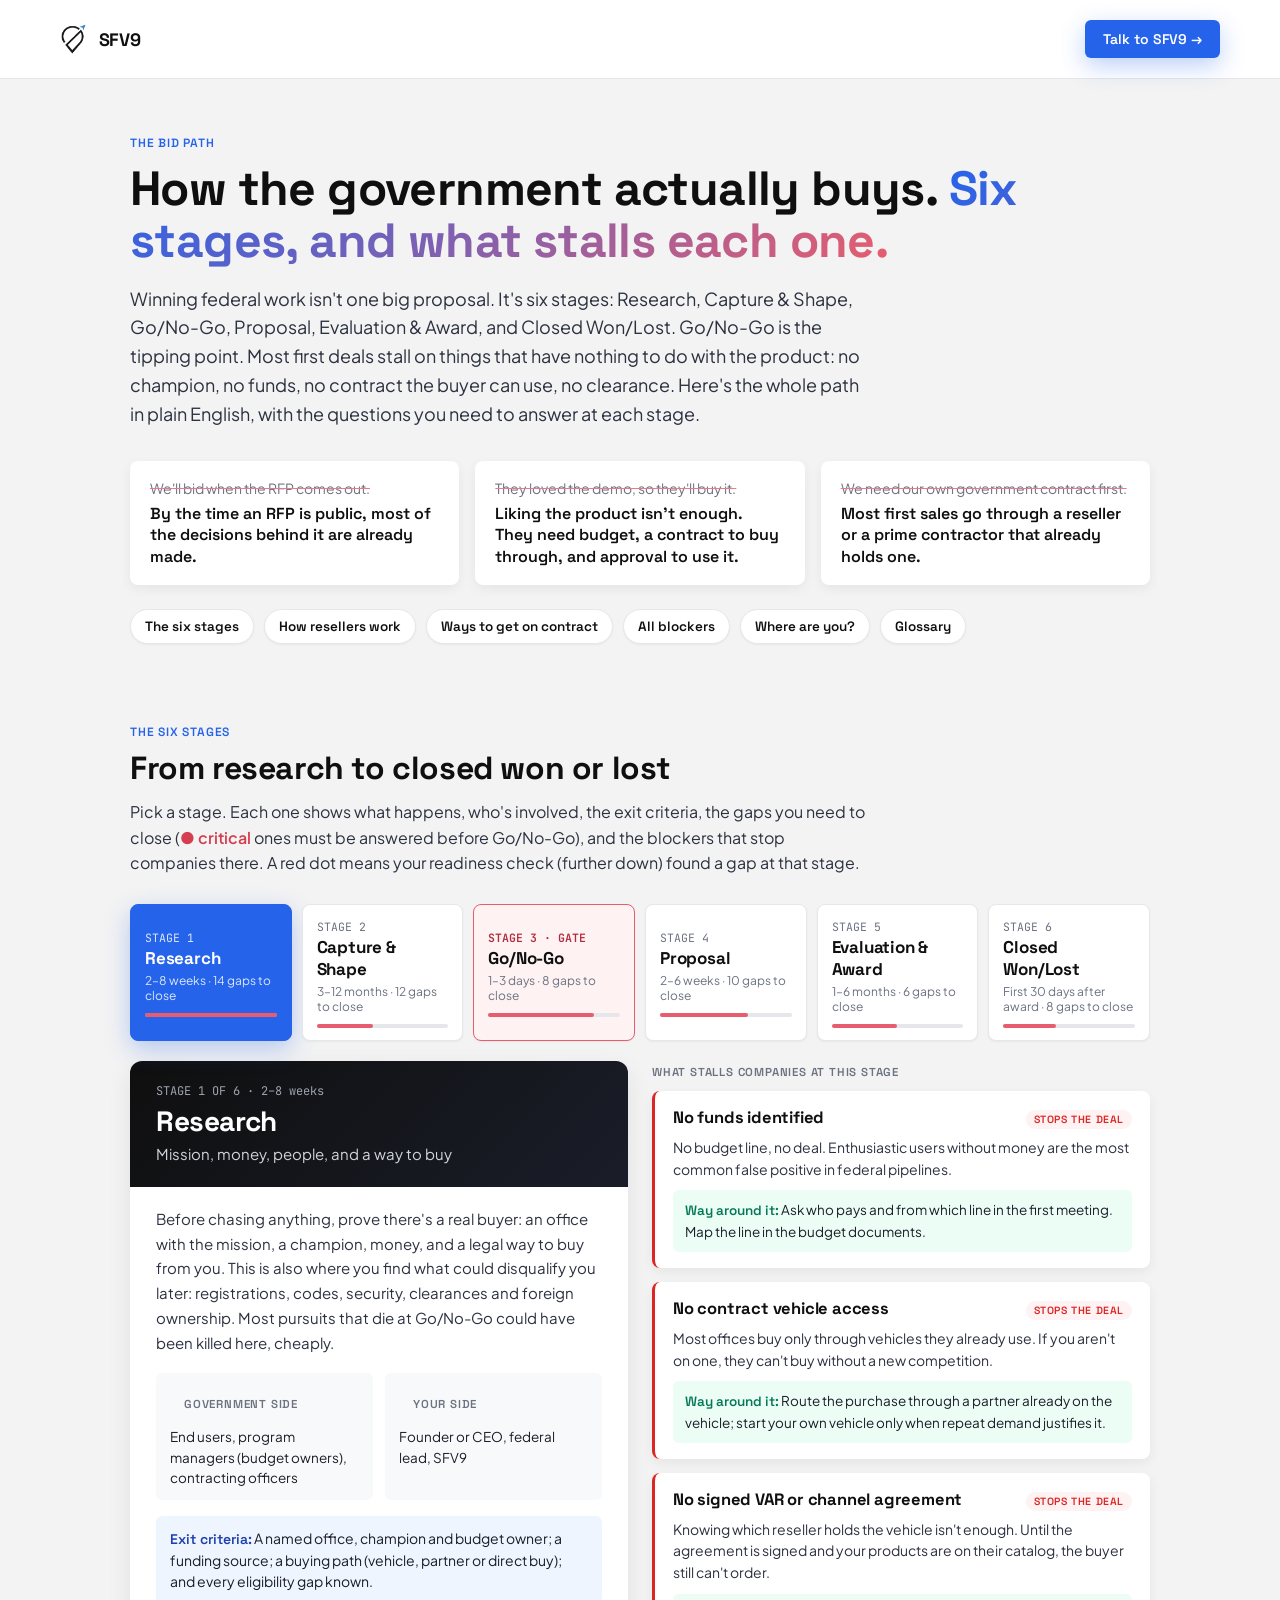
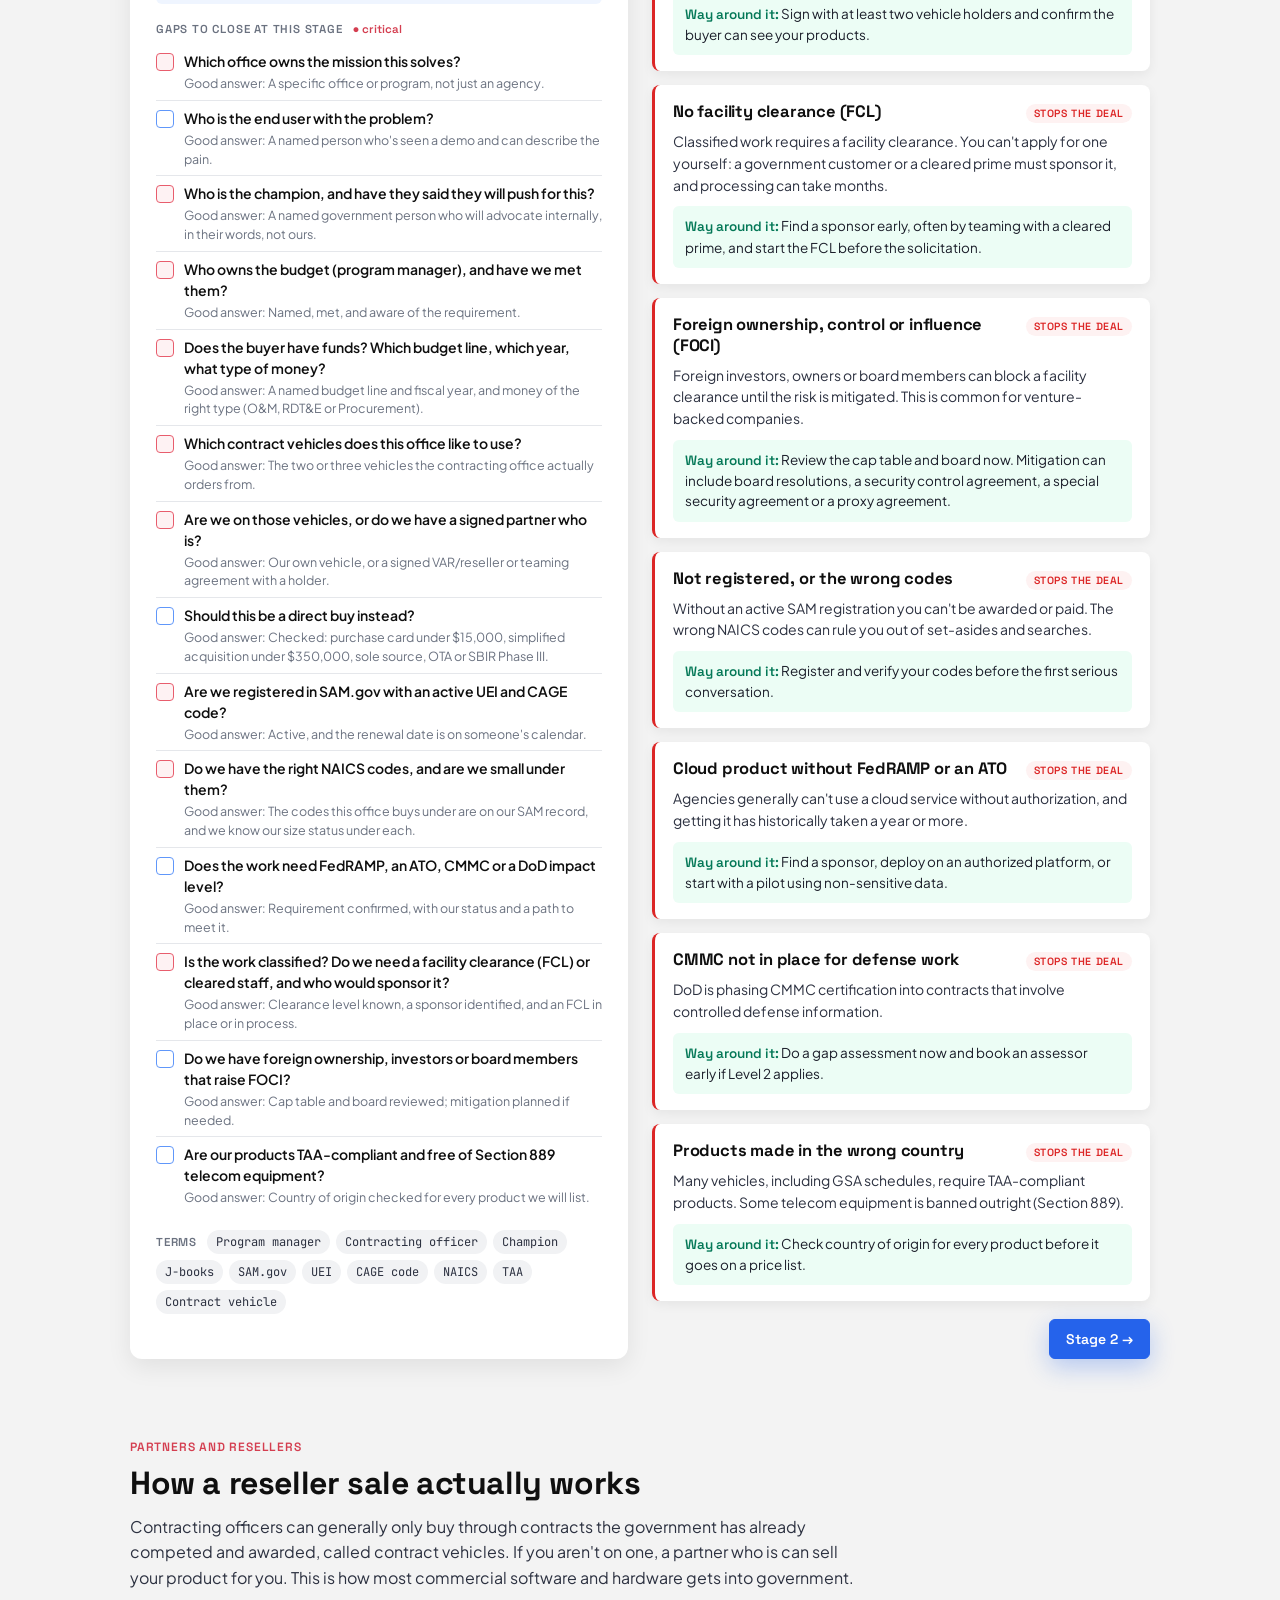
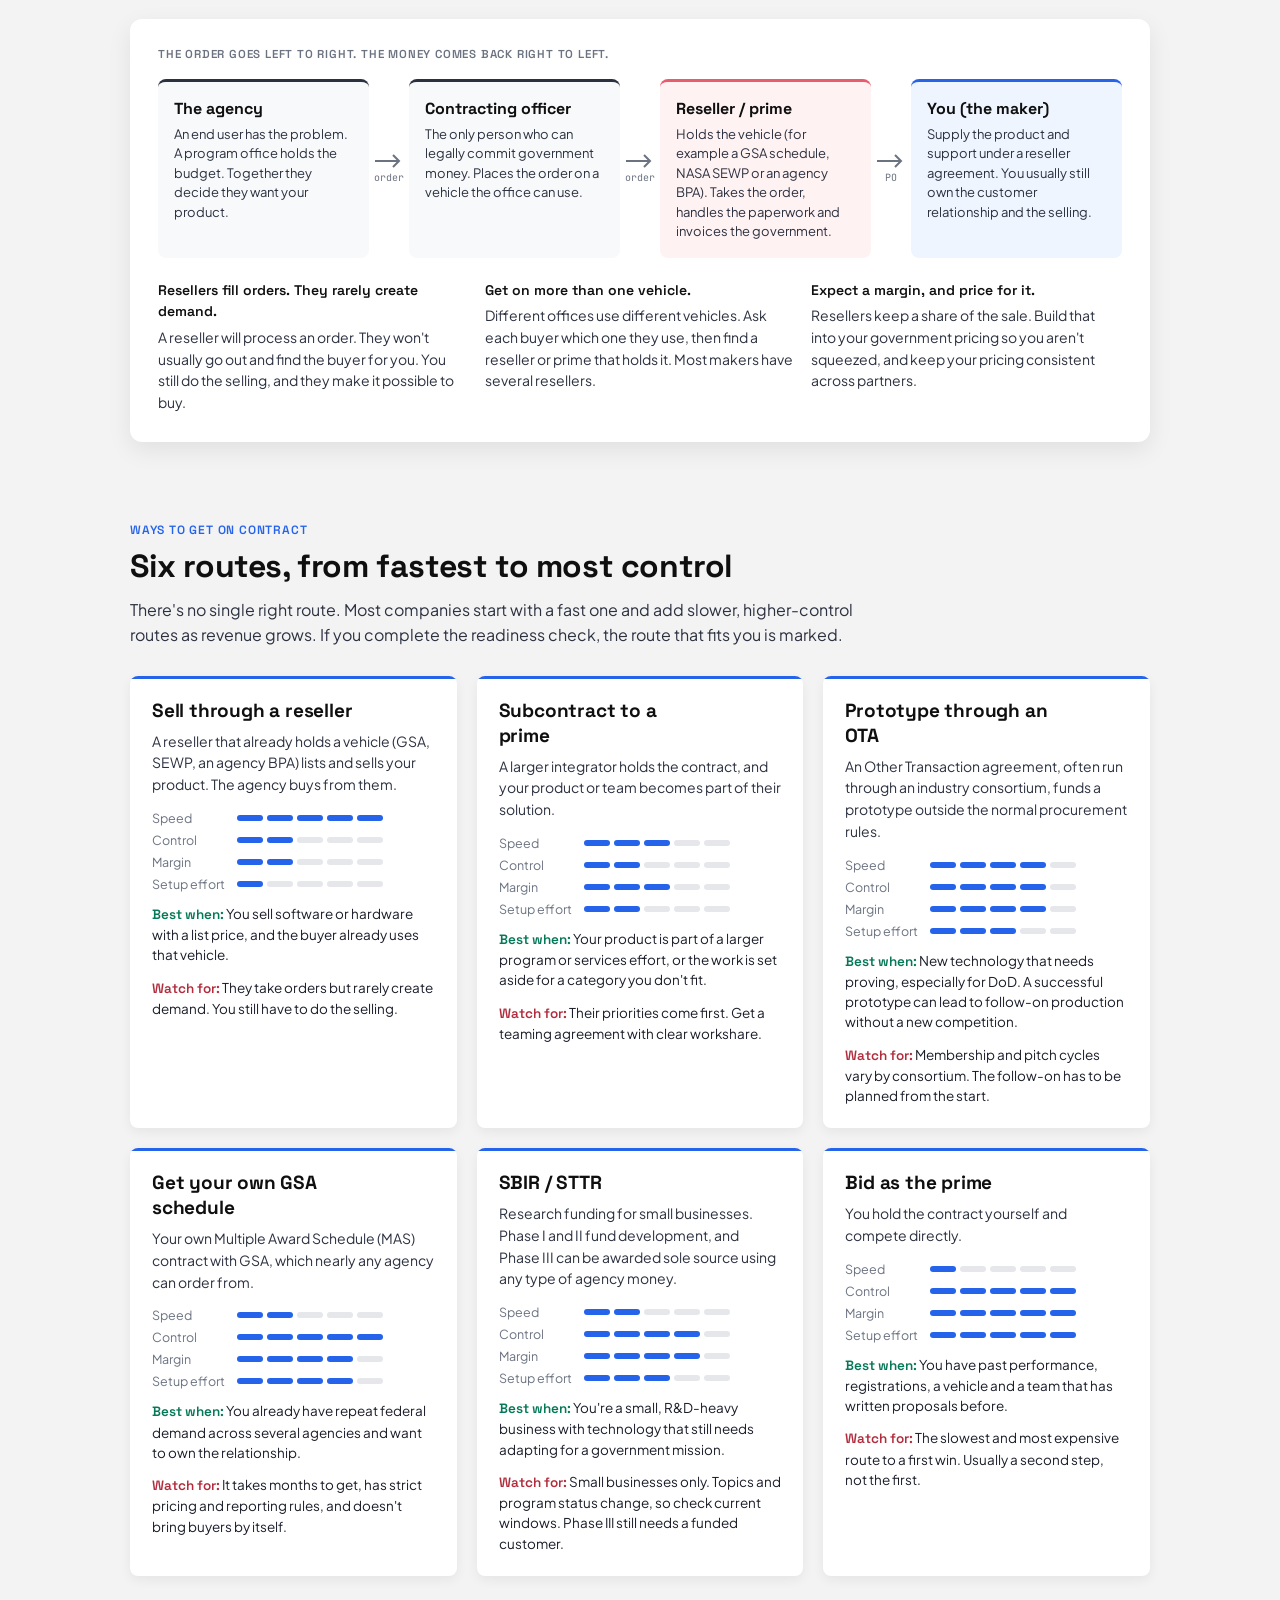
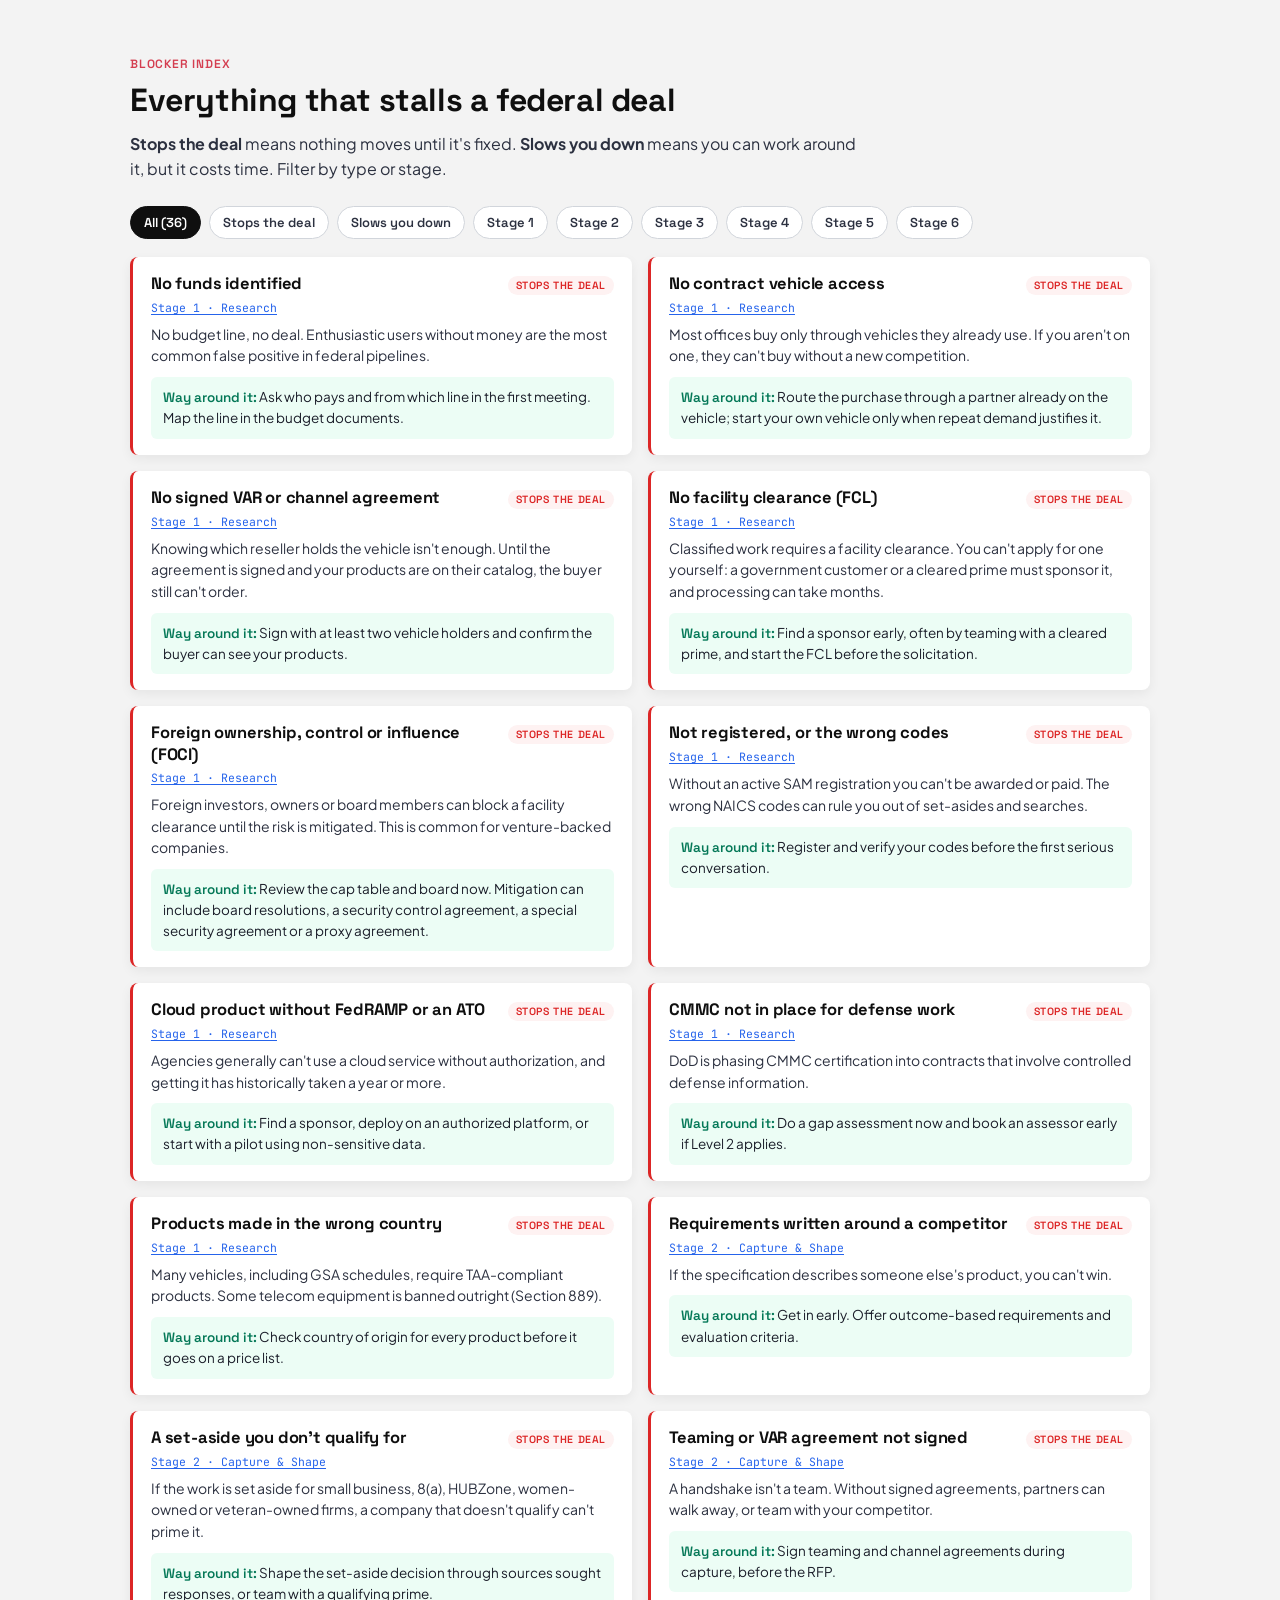
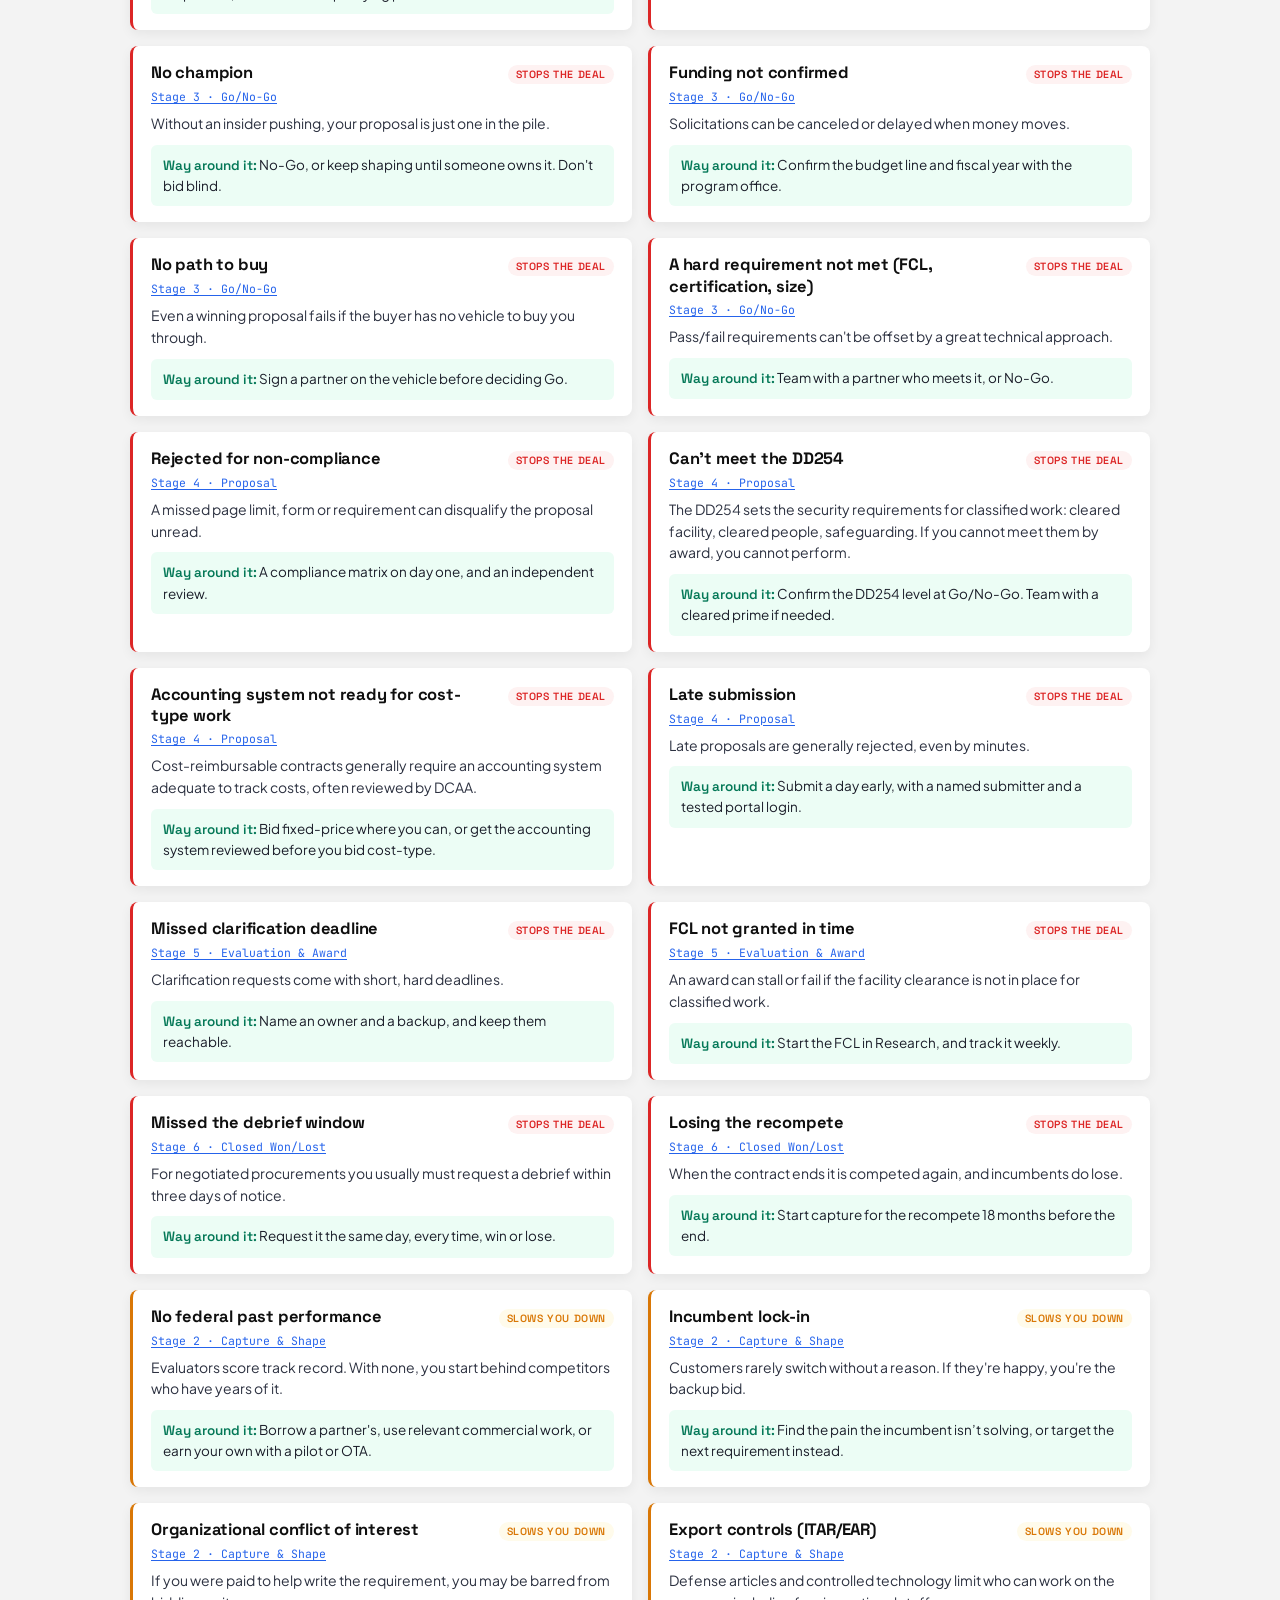
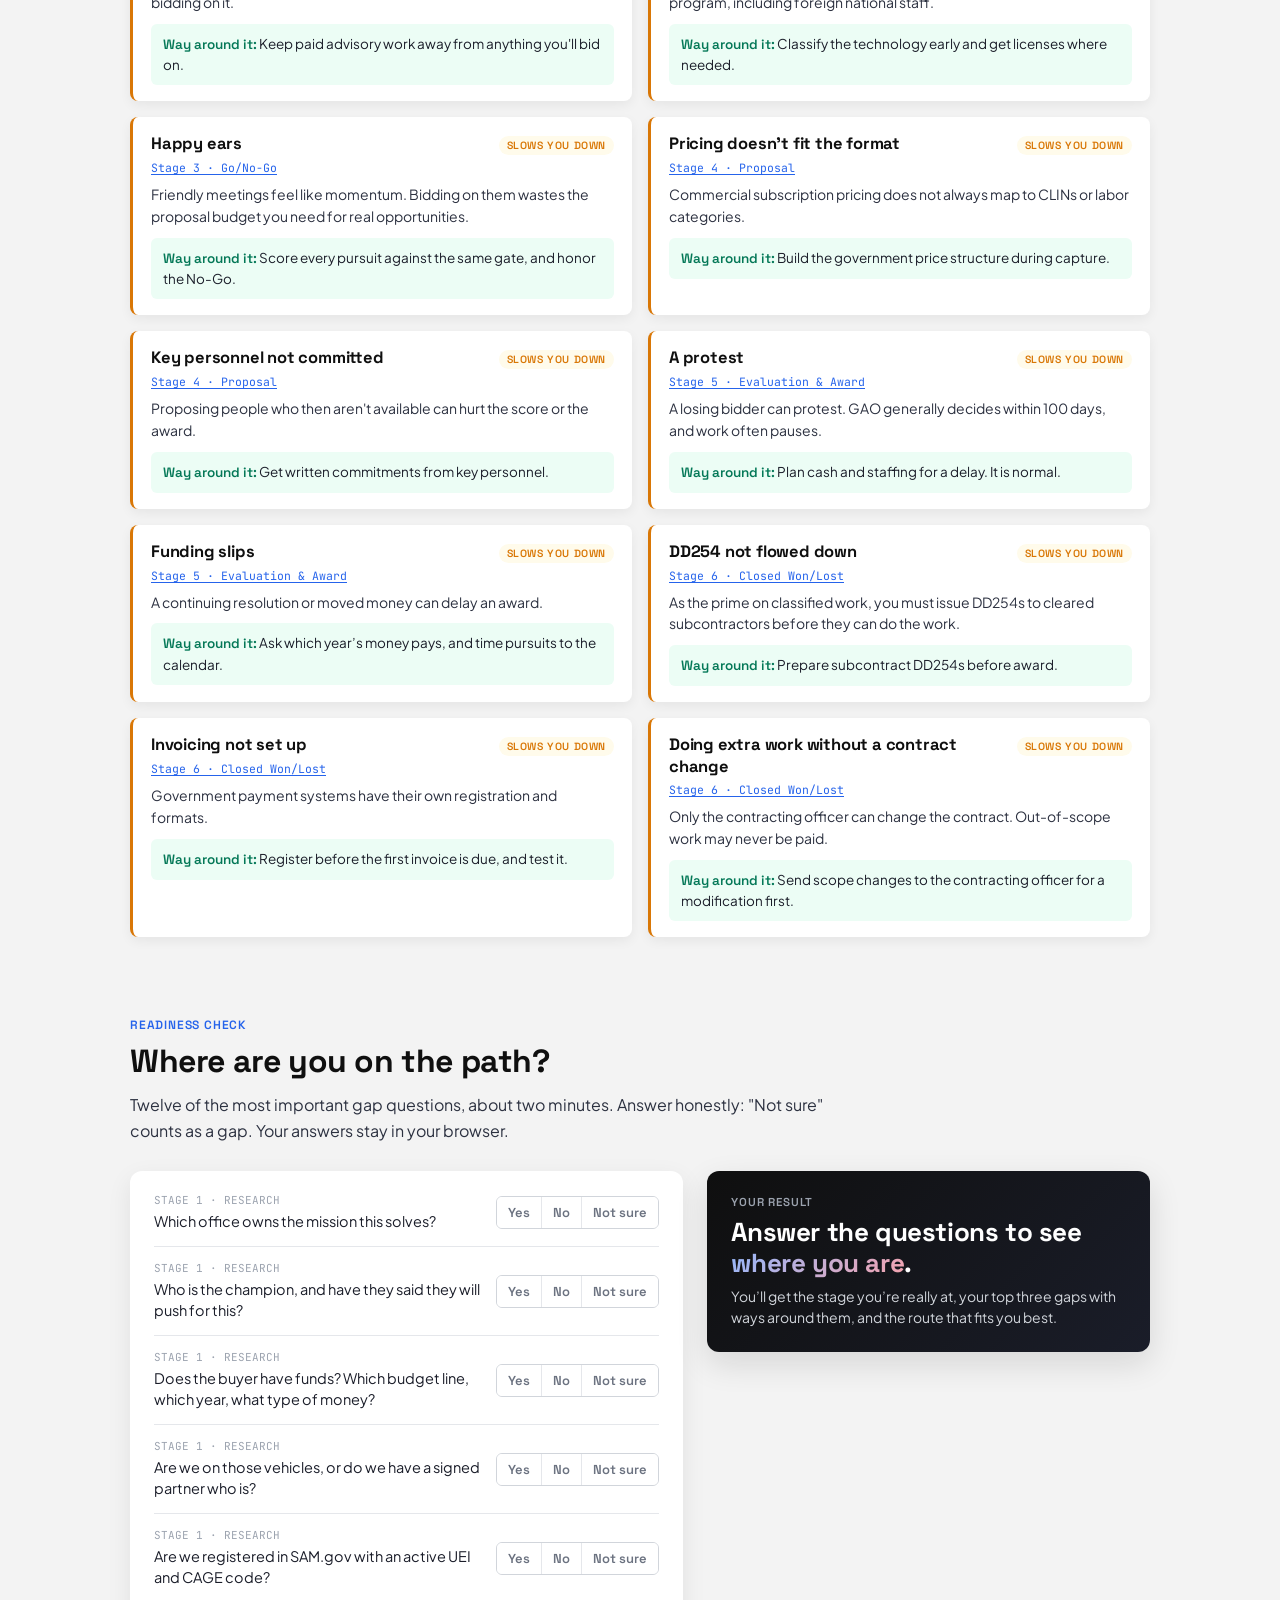
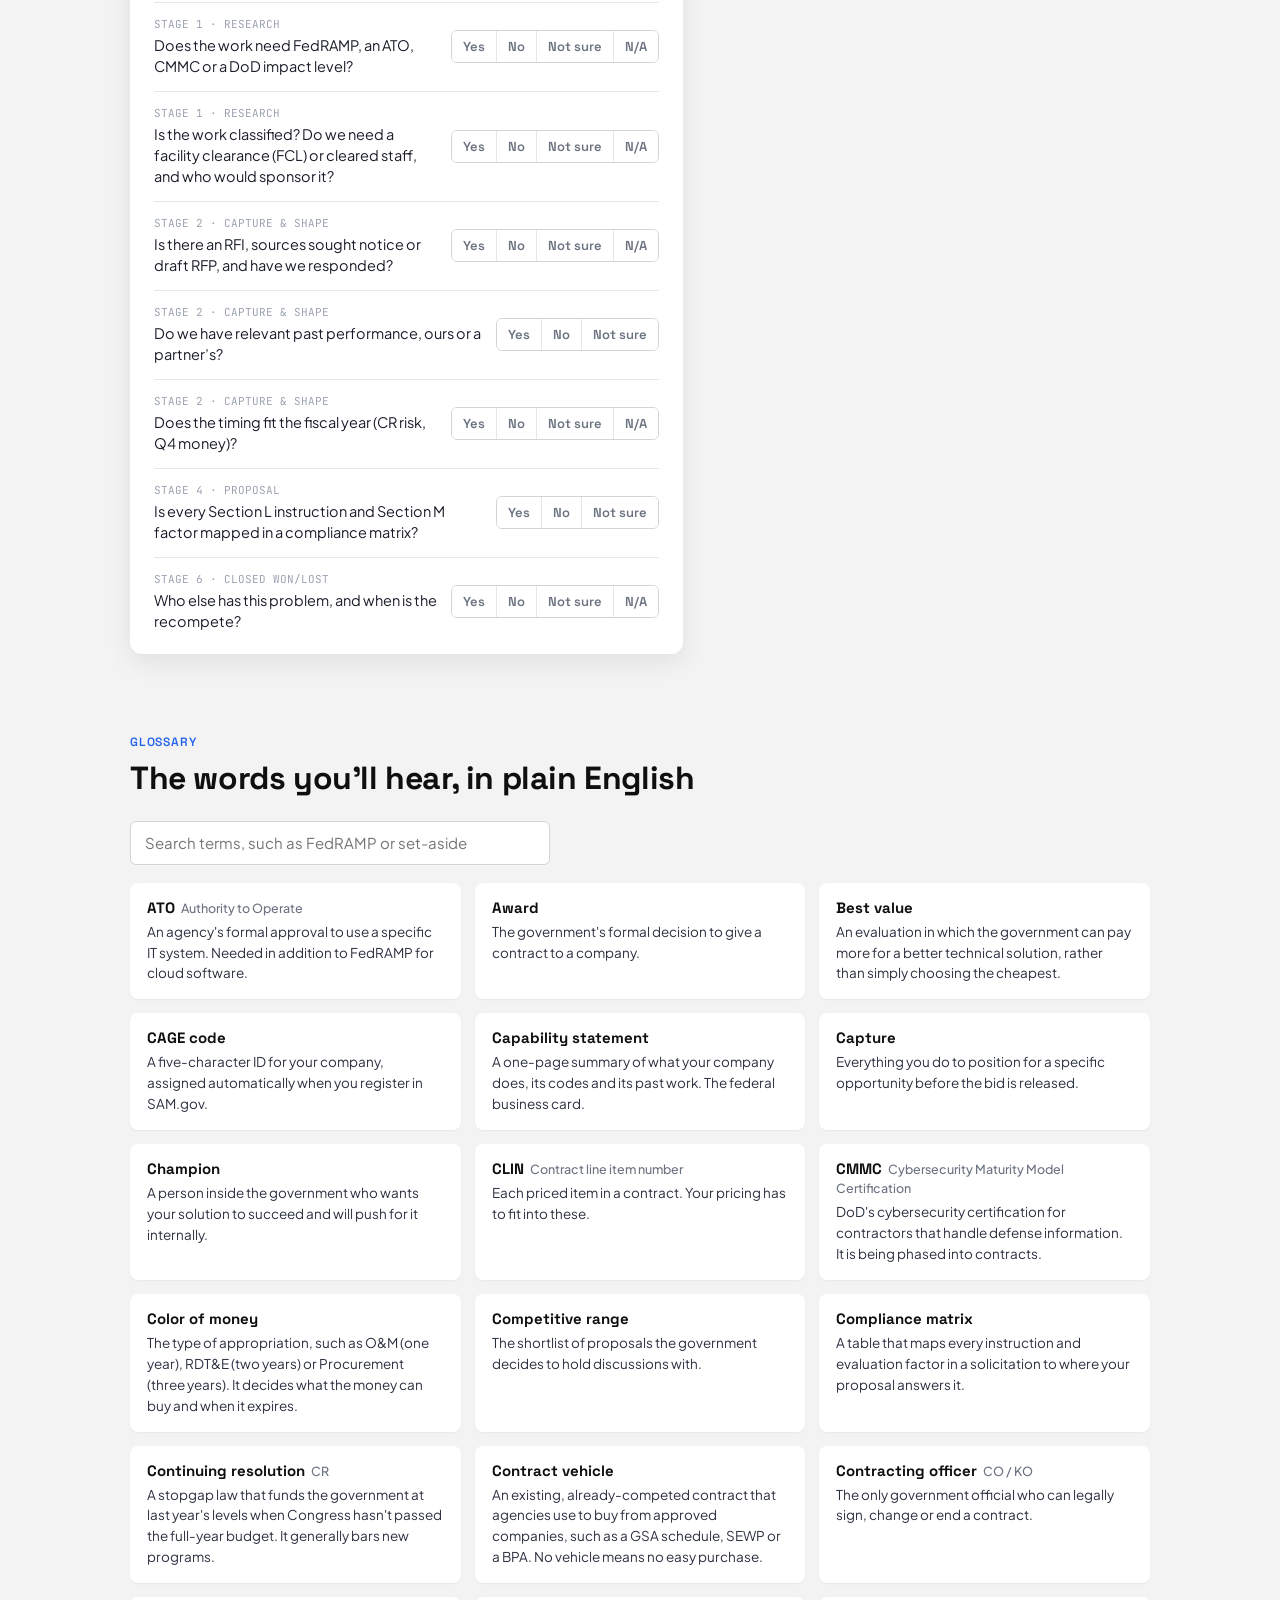
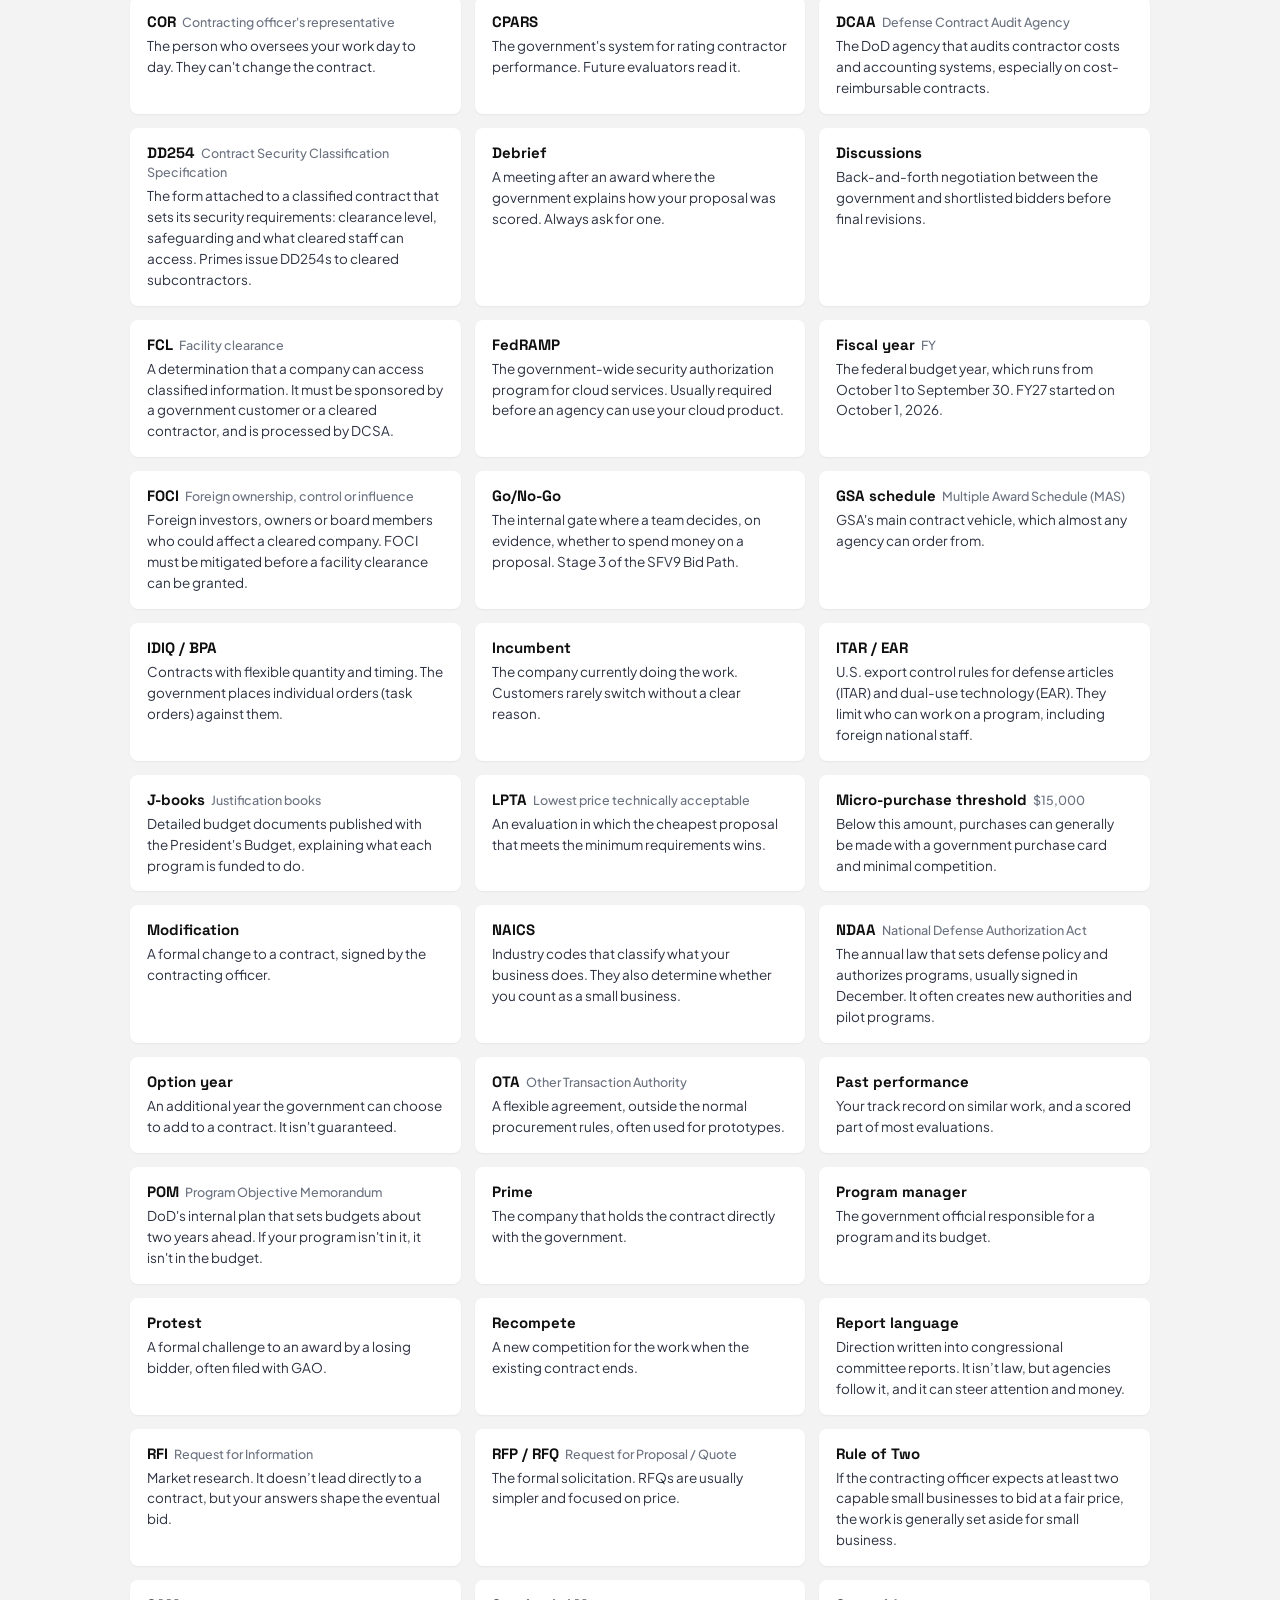
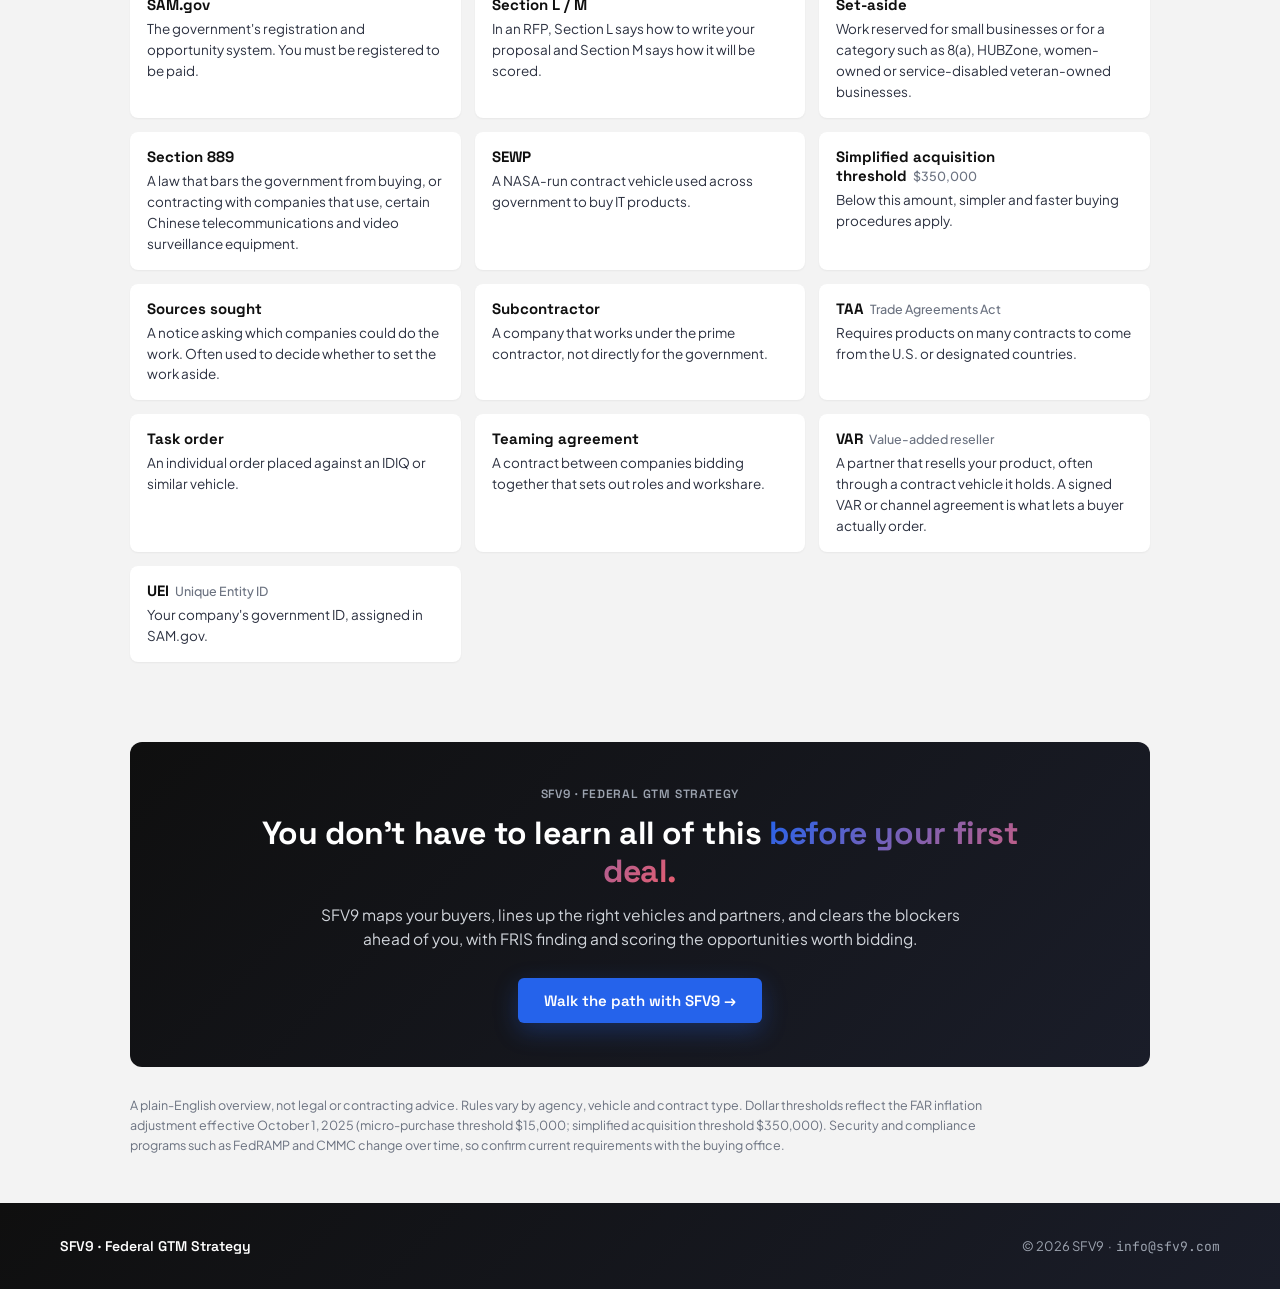
==== commit ef971146: "Bid Path: restructure around Go/No-Go with gap questions per stage Stages are now Research, Capture " ====
--- a/bidpath/index.html
+++ b/bidpath/index.html
@@ -63,6 +63,16 @@
   .step.on .num,.step.on .tm{color:var(--blue-100);}
   .step.on .bar{background:rgba(255,255,255,0.35);}
   .step .bar i{display:block;height:100%;border-radius:2px;background:var(--signal);}
+  .step.gate{border-color:var(--signal);background:var(--signal-soft);}
+  .step.gate .num{color:var(--coral-700);font-weight:600;}
+  .step.gate.on{background:var(--signal);border-color:var(--signal);box-shadow:var(--shadow-coral);}
+  .step.gate.on .num{color:#fff;}
+  .exitc{margin-top:16px;padding:12px 14px;background:var(--accent-soft);border-radius:var(--radius-md);font-size:14px;line-height:1.5;color:var(--ink-800);}
+  .exitc b{font-family:var(--font-display);font-weight:600;color:var(--accent-press);}
+  .need li b{display:block;font-weight:600;color:var(--ink-900);}
+  .need li small{display:block;font-size:12.5px;color:var(--text-muted);margin-top:2px;}
+  .need li.crit::before{border-color:var(--signal);background:var(--signal-soft);}
+  .crit-key{color:var(--signal-hover);text-transform:none;letter-spacing:0;font-weight:600;margin-left:6px;}
   .step .flagdot{position:absolute;top:10px;right:10px;width:9px;height:9px;border-radius:50%;background:var(--signal);display:none;}
   .step.blocked .flagdot{display:block;}
 
@@ -249,7 +259,7 @@
   <section class="hero">
     <div class="eyebrow">The Bid Path</div>
     <h1>How the government actually buys. <span class="grad">Six stages, and what stalls each one.</span></h1>
-    <p class="lead">Winning federal work isn't one big proposal. It's six stages, and most first deals stall on things that have nothing to do with the product: registrations, security approvals, and not having a contract the buyer can use. Here's the whole path in plain English.</p>
+    <p class="lead">Winning federal work isn't one big proposal. It's six stages: Research, Capture &amp; Shape, Go/No-Go, Proposal, Evaluation &amp; Award, and Closed Won/Lost. Go/No-Go is the tipping point. Most first deals stall on things that have nothing to do with the product: no champion, no funds, no contract the buyer can use, no clearance. Here's the whole path in plain English, with the questions you need to answer at each stage.</p>
 
     <div class="myths">
       <div class="myth"><div class="no">We'll bid when the RFP comes out.</div><div class="yes">By the time an RFP is public, most of the decisions behind it are already made.</div></div>
@@ -269,8 +279,8 @@
 
   <section id="stages">
     <div class="eyebrow">The six stages</div>
-    <h2 class="sec-title">From first meeting to repeat business</h2>
-    <p class="sec-lead">Pick a stage. Each one shows what happens, who's involved, what you need ready, and the blockers that stop companies there. A red dot means your readiness check (further down) found a gap at that stage.</p>
+    <h2 class="sec-title">From research to closed won or lost</h2>
+    <p class="sec-lead">Pick a stage. Each one shows what happens, who's involved, the exit criteria, the gaps you need to close (<span style="color:var(--signal-hover);font-weight:600">● critical</span> ones must be answered before Go/No-Go), and the blockers that stop companies there. A red dot means your readiness check (further down) found a gap at that stage.</p>
     <div class="stepper" id="stepper" role="tablist" aria-label="Bid stages"></div>
     <div class="stage" id="stage"></div>
   </section>
@@ -316,7 +326,7 @@
   <section id="check">
     <div class="eyebrow">Readiness check</div>
     <h2 class="sec-title">Where are you on the path?</h2>
-    <p class="sec-lead">Twelve questions, about two minutes. Answer honestly. "Not sure" counts as a gap. Your answers stay in your browser.</p>
+    <p class="sec-lead">Twelve of the most important gap questions, about two minutes. Answer honestly: "Not sure" counts as a gap. Your answers stay in your browser.</p>
     <div class="ready">
       <div class="qs" id="qs"></div>
       <aside class="result" id="result" aria-live="polite"></aside>
@@ -350,87 +360,668 @@
 (function(){
 "use strict";
 
-/* ------------------------------------------------------------------
+/* Stage content below is generated from FRIS src/lib/playbooks; edit there and regenerate.
+   ------------------------------------------------------------------
    Content. sev: "stop" = stops the deal, "slow" = slows you down.
    ------------------------------------------------------------------ */
 var STAGES = [
-  { id:1, name:"Target", time:"1–3 months", title:"Find the mission, the money and the people",
-    what:"The government doesn't buy products. It funds missions. Start by finding the offices whose mission your product helps, confirming they have budget (or can get it), and meeting three people: a user with the problem, a program manager who controls the money, and the contracting officer who signs.",
-    gov:"End users, program managers (budget owners), contracting officers",
-    you:"Founder or CEO, your federal lead, your advisors",
-    need:["A one-sentence description of the mission you help, in their words, not yours","A target list of 10–20 specific offices, not just agencies","The budget lines your product could be paid from (published in the budget documents called J-books)","A named champion inside the government who wants this to happen"],
-    asks:["What happens today if this problem isn't solved?","Who owns the budget for this, and which budget line pays for it?","Has anyone tried to buy something like this before? What happened?","Which contracts does your office usually buy through?"],
-    terms:["Program manager","Contracting officer","Champion","J-books"],
-    blockers:[
-      { t:"Selling to people who don't control budget", sev:"slow", why:"Users love demos but can't buy anything. Many first deals stall at “this is great” because nobody in the room owns money.", fix:"In the first meeting, ask who pays for this and from which budget line. Ask the user to introduce you to that program manager." },
-      { t:"No clear owner for the problem", sev:"stop", why:"If solving the problem isn't anyone's job, nobody will fund it, however good the product is.", fix:"Tie your pitch to a priority leaders have stated publicly (strategies, posture testimony). Start with a narrower first use case that has an obvious owner." },
-      { t:"This year's money is already spent", sev:"slow", why:"Budgets are planned about two years ahead. This year's money is mostly committed unless someone finds savings or moves funds.", fix:"Aim for a small first purchase or end-of-year money now, and ask your champion to request a proper budget line for a future year." }
-    ] },
-  { id:2, name:"Get buyable", time:"1–6+ months", title:"Registrations, compliance and a way to be purchased",
-    what:"Before anyone can pay you, you have to exist in the government's systems and meet baseline rules. The buyer also needs a legal way to buy from you, usually an existing contract vehicle. More first deals stall here than anywhere else, and none of it is about the product.",
-    gov:"Contracting officers, security and IT approval officials, small business offices",
-    you:"Finance, legal, security/IT, your reseller or prime partners",
-    need:["SAM.gov registration, which gives you a Unique Entity ID (UEI) and a CAGE code. Renew it every year","Your NAICS codes (industry codes) and your size status (small or not)","A path to purchase: your own contract vehicle, or a reseller or prime who holds one","Security approval if you're cloud software (FedRAMP and an agency ATO), and CMMC if you'll handle DoD information","Basic compliance checks: country of origin (TAA), banned telecom equipment (Section 889) and accessibility (Section 508)"],
-    asks:["Which contract vehicles does your office use most?","Do you need FedRAMP, or can we work toward an agency Authority to Operate?","What impact level or classification will the data be?","Is there a security or IT approval team we should meet early?"],
-    terms:["SAM.gov","UEI","CAGE code","NAICS","Contract vehicle","FedRAMP","ATO","CMMC","TAA"],
-    blockers:[
-      { t:"No contract vehicle access", sev:"stop", why:"Most offices buy only through vehicles they already use. If you aren't on one, they can't buy without running a new competition, which takes months and might not go to you.", fix:"Sell through a reseller or prime already on the vehicle the buyer uses. Start your own GSA schedule in parallel if you expect repeat sales." },
-      { t:"Cloud product without FedRAMP or an ATO", sev:"stop", why:"Agencies generally can't use a cloud service until it has a FedRAMP authorization, and each system also needs an Authority to Operate (ATO) from the agency. This has historically taken a year or more.", fix:"Find an agency sponsor early. Consider deploying on an already-authorized platform, a pilot with non-sensitive data, or a version that runs on the government's own infrastructure." },
-      { t:"CMMC for defense work", sev:"stop", why:"DoD is phasing cybersecurity certification (CMMC) into its contracts. If you'll handle controlled defense information, many contracts will require a certified level before award.", fix:"Do a gap assessment now. Level 1 is a self-assessment. Level 2 often requires an outside assessor, so book one early." },
-      { t:"Products made in the wrong country", sev:"stop", why:"Products sold on GSA schedules and many other contracts must generally be made, or substantially transformed, in the U.S. or a designated country (the Trade Agreements Act). China, for example, is not one.", fix:"Check country of origin for each product before you put it on a price list. Change sourcing or final assembly if you need to." },
-      { t:"SAM registration delays", sev:"slow", why:"Registration can take weeks. If it lapses, you can't be paid or awarded.", fix:"Register now, before you need it. Set a reminder to renew well before the yearly deadline." }
-    ] },
-  { id:3, name:"Shape", time:"3–12 months", title:"Influence the requirement before it's written",
-    what:"Before a bid is public, the government does market research. Answering Requests for Information (RFIs) and sources sought notices, briefing your capability and running demos all shape what the government asks for: the requirements, the evaluation criteria, even whether it's set aside for small business. Once the bid is out, it's too late to change it.",
-    gov:"Program office, the people writing requirements, the contracting officer (running market research)",
-    you:"Capture lead, solutions engineer, partners",
-    need:["A one-page capability statement","Responses to every relevant RFI and sources sought notice","A demo, a pilot, or a written technical approach","Suggested requirements language they can use (offered, never forced)","A teaming plan: who primes, who subcontracts, which vehicle"],
-    asks:["Will this be set aside for small business?","Which vehicle will you compete it on?","What will the evaluation weigh most heavily?","When do you expect a draft RFP?"],
-    terms:["RFI","Sources sought","Capability statement","Set-aside","Rule of Two","Capture"],
-    blockers:[
-      { t:"Requirements written around a competitor", sev:"stop", why:"If the specification describes another company's product, you can't win, however good you are.", fix:"Get in early. Answer the RFI with outcome-based alternatives and suggest evaluation criteria that reward results rather than one product's features." },
-      { t:"A set-aside you don't qualify for", sev:"stop", why:"If the work is set aside for small businesses (or a category like 8(a) or veteran-owned), a large company can't be the prime contractor.", fix:"Team with a qualifying small business as the prime. Also answer sources sought notices, which help the contracting officer decide whether to set the work aside." },
-      { t:"No federal past performance", sev:"slow", why:"Evaluators score your track record. If you have none, your score is neutral at best, against competitors with years of history.", fix:"Use relevant commercial references, team with a partner who has federal past performance, and earn your own through pilots, OTAs or SBIR work." },
-      { t:"Conflict of interest from earlier work", sev:"slow", why:"If you were paid to help write the requirement, you may be barred from bidding on it (an organizational conflict of interest).", fix:"Be careful about paid study or advisory work on anything you plan to bid. Free market-research input is generally fine." }
-    ] },
-  { id:4, name:"Bid", time:"2–6 weeks to write", title:"Decide, team up and write a compliant proposal",
-    what:"The solicitation is released, either publicly on SAM.gov or only to the companies on a particular vehicle. Decide whether to bid, finalize your team, and write a proposal that follows the instructions exactly. Proposals are thrown out for breaking format rules before anyone reads the content, so compliance comes first and persuasion second.",
-    gov:"Contracting officer (questions and answers), evaluation team",
-    you:"Proposal manager, writers, pricing lead, partners, an internal review team",
-    need:["A bid/no-bid decision with real criteria","A compliance matrix that maps every instruction (Section L) and evaluation factor (Section M) to your response","A signed teaming agreement with workshare","Pricing set up the way the solicitation asks (line items, labor categories or licenses)","Past performance write-ups, resumes and the required certifications"],
-    asks:["Submit questions before the deadline. Answers go to all bidders","Is this best value or lowest price technically acceptable?","Can we use commercial terms and licensing?","Are page limits and formats strict?"],
-    terms:["RFP","RFQ","Section L / M","Compliance matrix","Teaming agreement","Prime","Subcontractor","CLIN","Best value","LPTA"],
-    blockers:[
-      { t:"The bid never went public", sev:"stop", why:"Orders on many vehicles go only to companies on that vehicle. If you aren't on it or teamed with someone who is, you never see the bid.", fix:"Line up vehicle access in stages 2–3, through your own vehicle or a partner's, before the bid is released." },
-      { t:"Thrown out for non-compliance", sev:"stop", why:"Exceeding a page limit, missing a required form or skipping a requirement can disqualify you before your proposal is evaluated.", fix:"Build a compliance matrix on day one and have someone outside the writing team review the proposal against it before you submit." },
-      { t:"Teaming agreement signed too late", sev:"slow", why:"Negotiating workshare and terms while writing the proposal burns weeks you don't have.", fix:"Agree on teaming terms in stage 3, before the RFP drops." },
-      { t:"Your pricing doesn't fit the format", sev:"slow", why:"Commercial subscription pricing doesn't always map to government line items (CLINs) or labor categories.", fix:"Work out your government price structure in advance and test it with a reseller or a friendly contracting officer." }
-    ] },
-  { id:5, name:"Evaluate & award", time:"1–6 months", title:"Scoring, award, debrief and protests",
-    what:"Evaluators score each proposal against the stated criteria. They may ask clarifying questions, hold discussions and request final revisions. Then the contract is awarded. Winners and losers can ask for a debrief, and a losing bidder may file a protest, which can pause the work.",
-    gov:"Evaluation board, contracting officer, legal counsel",
-    you:"Proposal manager, executives, delivery lead (getting ready to start)",
-    need:["Fast, accurate answers to clarification requests","A debrief request, which must usually be made within three days of notice for negotiated procurements","A kickoff and staffing plan ready on award day","Buffer in your plans in case of a protest"],
-    asks:["What were our strengths and weaknesses?","How did our price compare?","What would have made our proposal stronger?"],
-    terms:["Debrief","Protest","Competitive range","Discussions","Award"],
-    blockers:[
-      { t:"A protest", sev:"slow", why:"A losing bidder can protest the award. The Government Accountability Office (GAO) generally decides within 100 days, and work is often paused meanwhile.", fix:"It's normal, so don't panic. Plan cash and staffing for a possible delay, and keep the relationship warm." },
-      { t:"The money isn't released", sev:"slow", why:"An award can slip if the agency is on a continuing resolution or funds haven't been released yet.", fix:"Ask early which fiscal year's money will pay for this. Time your pursuit to the federal budget calendar." },
-      { t:"Missing a clarification deadline", sev:"stop", why:"Questions from evaluators come with short, hard deadlines. Missing one can knock you out.", fix:"Name one owner and a backup for government questions during evaluation, and keep them reachable." }
-    ] },
-  { id:6, name:"Deliver & grow", time:"Base year + options", title:"Perform, get paid, expand and win the recompete",
-    what:"Winning is the beginning. Deliver well (the government rates you in a system called CPARS that future evaluators read), get your invoicing working, then expand through new orders and contract changes. Option years aren't guaranteed: the government chooses whether to exercise them. Plan for the recompete from day one.",
-    gov:"Contracting officer (the only one who can change the contract), the COR who oversees your work day to day, end users",
-    you:"Delivery lead, finance (invoicing), account lead",
-    need:["Registration in the invoicing system (for DoD, the PIEE/WAWF portal)","A kickoff plan and regular status reports","A self-assessment for each CPARS rating","A map of other offices that could use you, for expansion"],
-    asks:["What does success look like at the end of year one?","Who else in the agency has the same problem?","When is the next option-year decision?"],
-    terms:["CPARS","COR","Option year","Modification","Task order","Recompete"],
-    blockers:[
-      { t:"Doing extra work without a contract change", sev:"slow", why:"Only the contracting officer can change the contract. Work a user asks for outside the scope may never be paid.", fix:"Politely send scope changes to the contracting officer for a formal modification before starting the work." },
-      { t:"Invoicing not set up", sev:"slow", why:"Government payment systems have their own registration and formats. Getting them wrong delays cash for months.", fix:"Register in the right invoicing system before your first invoice is due, and do a test run with the contracting office." },
-      { t:"A weak performance rating", sev:"slow", why:"CPARS ratings follow you into every future evaluation.", fix:"Agree on success measures at kickoff, report progress regularly, and respond in writing to any draft rating you disagree with." },
-      { t:"Losing the recompete", sev:"stop", why:"When the contract ends, it's competed again, and the incumbent doesn't always win.", fix:"Start capture for the recompete about 18 months before it ends. Document your results and keep shaping the next requirement." }
-    ] }
+ {
+  "id": 1,
+  "name": "Research",
+  "time": "2–8 weeks",
+  "title": "Mission, money, people, and a way to buy",
+  "what": "Before chasing anything, prove there's a real buyer: an office with the mission, a champion, money, and a legal way to buy from you. This is also where you find what could disqualify you later: registrations, codes, security, clearances and foreign ownership. Most pursuits that die at Go/No-Go could have been killed here, cheaply.",
+  "exit": "A named office, champion and budget owner; a funding source; a buying path (vehicle, partner or direct buy); and every eligibility gap known.",
+  "gov": "End users, program managers (budget owners), contracting officers",
+  "you": "Founder or CEO, federal lead, SFV9",
+  "questions": [
+   {
+    "q": "Which office owns the mission this solves?",
+    "good": "A specific office or program, not just an agency.",
+    "critical": true
+   },
+   {
+    "q": "Who is the end user with the problem?",
+    "good": "A named person who's seen a demo and can describe the pain.",
+    "critical": false
+   },
+   {
+    "q": "Who is the champion, and have they said they will push for this?",
+    "good": "A named government person who will advocate internally, in their words, not ours.",
+    "critical": true
+   },
+   {
+    "q": "Who owns the budget (program manager), and have we met them?",
+    "good": "Named, met, and aware of the requirement.",
+    "critical": true
+   },
+   {
+    "q": "Does the buyer have funds? Which budget line, which year, what type of money?",
+    "good": "A named budget line and fiscal year, and money of the right type (O&M, RDT&E or Procurement).",
+    "critical": true
+   },
+   {
+    "q": "Which contract vehicles does this office like to use?",
+    "good": "The two or three vehicles the contracting office actually orders from.",
+    "critical": true
+   },
+   {
+    "q": "Are we on those vehicles, or do we have a signed partner who is?",
+    "good": "Our own vehicle, or a signed VAR/reseller or teaming agreement with a holder.",
+    "critical": true
+   },
+   {
+    "q": "Should this be a direct buy instead?",
+    "good": "Checked: purchase card under $15,000, simplified acquisition under $350,000, sole source, OTA or SBIR Phase III.",
+    "critical": false
+   },
+   {
+    "q": "Are we registered in SAM.gov with an active UEI and CAGE code?",
+    "good": "Active, and the renewal date is on someone's calendar.",
+    "critical": true
+   },
+   {
+    "q": "Do we have the right NAICS codes, and are we small under them?",
+    "good": "The codes this office buys under are on our SAM record, and we know our size status under each.",
+    "critical": true
+   },
+   {
+    "q": "Does the work need FedRAMP, an ATO, CMMC or a DoD impact level?",
+    "good": "Requirement confirmed, with our status and a path to meet it.",
+    "critical": false
+   },
+   {
+    "q": "Is the work classified? Do we need a facility clearance (FCL) or cleared staff, and who would sponsor it?",
+    "good": "Clearance level known, a sponsor identified, and an FCL in place or in process.",
+    "critical": true
+   },
+   {
+    "q": "Do we have foreign ownership, investors or board members that raise FOCI?",
+    "good": "Cap table and board reviewed; mitigation planned if needed.",
+    "critical": false
+   },
+   {
+    "q": "Are our products TAA-compliant and free of Section 889 telecom equipment?",
+    "good": "Country of origin checked for every product we will list.",
+    "critical": false
+   }
+  ],
+  "terms": [
+   "Program manager",
+   "Contracting officer",
+   "Champion",
+   "J-books",
+   "SAM.gov",
+   "UEI",
+   "CAGE code",
+   "NAICS",
+   "TAA",
+   "Contract vehicle"
+  ],
+  "blockers": [
+   {
+    "t": "No funds identified",
+    "sev": "stop",
+    "why": "No budget line, no deal. Enthusiastic users without money are the most common false positive in federal pipelines.",
+    "fix": "Ask who pays and from which line in the first meeting. Map the line in the budget documents."
+   },
+   {
+    "t": "No contract vehicle access",
+    "sev": "stop",
+    "why": "Most offices buy only through vehicles they already use. If you aren't on one, they can't buy without a new competition.",
+    "fix": "Route the purchase through a partner already on the vehicle; start your own vehicle only when repeat demand justifies it."
+   },
+   {
+    "t": "No signed VAR or channel agreement",
+    "sev": "stop",
+    "why": "Knowing which reseller holds the vehicle isn't enough. Until the agreement is signed and your products are on their catalog, the buyer still can't order.",
+    "fix": "Sign with at least two vehicle holders and confirm the buyer can see your products."
+   },
+   {
+    "t": "No facility clearance (FCL)",
+    "sev": "stop",
+    "why": "Classified work requires a facility clearance. You can't apply for one yourself: a government customer or a cleared prime must sponsor it, and processing can take months.",
+    "fix": "Find a sponsor early, often by teaming with a cleared prime, and start the FCL before the solicitation."
+   },
+   {
+    "t": "Foreign ownership, control or influence (FOCI)",
+    "sev": "stop",
+    "why": "Foreign investors, owners or board members can block a facility clearance until the risk is mitigated. This is common for venture-backed companies.",
+    "fix": "Review the cap table and board now. Mitigation can include board resolutions, a security control agreement, a special security agreement or a proxy agreement."
+   },
+   {
+    "t": "Not registered, or the wrong codes",
+    "sev": "stop",
+    "why": "Without an active SAM registration you can't be awarded or paid. The wrong NAICS codes can rule you out of set-asides and searches.",
+    "fix": "Register and verify your codes before the first serious conversation."
+   },
+   {
+    "t": "Cloud product without FedRAMP or an ATO",
+    "sev": "stop",
+    "why": "Agencies generally can't use a cloud service without authorization, and getting it has historically taken a year or more.",
+    "fix": "Find a sponsor, deploy on an authorized platform, or start with a pilot using non-sensitive data."
+   },
+   {
+    "t": "CMMC not in place for defense work",
+    "sev": "stop",
+    "why": "DoD is phasing CMMC certification into contracts that involve controlled defense information.",
+    "fix": "Do a gap assessment now and book an assessor early if Level 2 applies."
+   },
+   {
+    "t": "Products made in the wrong country",
+    "sev": "stop",
+    "why": "Many vehicles, including GSA schedules, require TAA-compliant products. Some telecom equipment is banned outright (Section 889).",
+    "fix": "Check country of origin for every product before it goes on a price list."
+   }
+  ]
+ },
+ {
+  "id": 2,
+  "name": "Capture & Shape",
+  "time": "3–12 months",
+  "title": "Shape the requirement and build the team",
+  "what": "Influence the requirement before it is written, learn the competition, and assemble everything a win needs: the right partners, signed agreements, past performance and a clear reason the customer should choose you. Everything you learn here feeds the Go/No-Go decision.",
+  "exit": "Requirement shaped, competition known, set-aside decision understood, team signed, and past performance in hand.",
+  "gov": "Program office, requirement writers, contracting officer (market research)",
+  "you": "Capture lead, solutions engineer, partners, SFV9",
+  "questions": [
+   {
+    "q": "Is there an RFI, sources sought notice or draft RFP, and have we responded?",
+    "good": "Every relevant notice answered on time, with our language offered.",
+    "critical": false
+   },
+   {
+    "q": "Have we briefed the contracting officer as well as the users?",
+    "good": "The contracting officer knows us and our vehicle path.",
+    "critical": false
+   },
+   {
+    "q": "Will it be a set-aside, and do we qualify?",
+    "good": "Set-aside approach known. If we don't qualify, a qualifying prime is lined up.",
+    "critical": true
+   },
+   {
+    "q": "Who is the incumbent, and why would the customer switch?",
+    "good": "Incumbent named, with a specific reason to change that the customer has said out loud.",
+    "critical": true
+   },
+   {
+    "q": "Who else is competing, and what will they offer?",
+    "good": "Two or three likely competitors with their probable approach and price.",
+    "critical": false
+   },
+   {
+    "q": "How will it be evaluated: best value or lowest price technically acceptable?",
+    "good": "Evaluation approach and the factors that matter most.",
+    "critical": false
+   },
+   {
+    "q": "Do we need a prime? Is the teaming agreement signed, with workshare?",
+    "good": "Signed before the RFP, with workshare and exclusivity in writing.",
+    "critical": true
+   },
+   {
+    "q": "Is our VAR or channel agreement signed with the vehicle holder, and are our products on their catalog?",
+    "good": "Signed agreement, products and pricing live on the vehicle.",
+    "critical": true
+   },
+   {
+    "q": "Do we have relevant past performance, ours or a partner’s?",
+    "good": "Two or three similar efforts with references who will take the call.",
+    "critical": true
+   },
+   {
+    "q": "Has the customer seen a demo, pilot or technical exchange?",
+    "good": "The customer has seen it working on their problem.",
+    "critical": false
+   },
+   {
+    "q": "Does the timing fit the fiscal year (CR risk, Q4 money)?",
+    "good": "Award timing mapped to the federal calendar, with CR risk accounted for.",
+    "critical": false
+   },
+   {
+    "q": "Do export controls (ITAR or EAR) apply to the work or our team?",
+    "good": "Checked, and any foreign national staff are covered.",
+    "critical": false
+   }
+  ],
+  "terms": [
+   "Contract vehicle",
+   "Prime",
+   "SEWP",
+   "J-books",
+   "Program manager",
+   "Fiscal year",
+   "RFI",
+   "Sources sought",
+   "Set-aside",
+   "Rule of Two"
+  ],
+  "blockers": [
+   {
+    "t": "Requirements written around a competitor",
+    "sev": "stop",
+    "why": "If the specification describes someone else's product, you can't win.",
+    "fix": "Get in early. Offer outcome-based requirements and evaluation criteria."
+   },
+   {
+    "t": "A set-aside you don't qualify for",
+    "sev": "stop",
+    "why": "If the work is set aside for small business, 8(a), HUBZone, women-owned or veteran-owned firms, a company that doesn't qualify can't prime it.",
+    "fix": "Shape the set-aside decision through sources sought responses, or team with a qualifying prime."
+   },
+   {
+    "t": "Teaming or VAR agreement not signed",
+    "sev": "stop",
+    "why": "A handshake isn't a team. Without signed agreements, partners can walk away, or team with your competitor.",
+    "fix": "Sign teaming and channel agreements during capture, before the RFP."
+   },
+   {
+    "t": "No federal past performance",
+    "sev": "slow",
+    "why": "Evaluators score track record. With none, you start behind competitors who have years of it.",
+    "fix": "Borrow a partner's, use relevant commercial work, or earn your own with a pilot or OTA."
+   },
+   {
+    "t": "Incumbent lock-in",
+    "sev": "slow",
+    "why": "Customers rarely switch without a reason. If they're happy, you're the backup bid.",
+    "fix": "Find the pain the incumbent isn’t solving, or target the next requirement instead."
+   },
+   {
+    "t": "Organizational conflict of interest",
+    "sev": "slow",
+    "why": "If you were paid to help write the requirement, you may be barred from bidding on it.",
+    "fix": "Keep paid advisory work away from anything you'll bid on."
+   },
+   {
+    "t": "Export controls (ITAR/EAR)",
+    "sev": "slow",
+    "why": "Defense articles and controlled technology limit who can work on the program, including foreign national staff.",
+    "fix": "Classify the technology early and get licenses where needed."
+   }
+  ]
+ },
+ {
+  "id": 3,
+  "name": "Go/No-Go",
+  "time": "1–3 days",
+  "title": "The tipping point: commit, or walk away",
+  "what": "The tipping point. Before anyone spends money on a proposal, the team decides, on the evidence, whether this pursuit can be won. Every critical question from Research and Capture has to be answered. A disciplined No-Go is a win: it frees people and money for pursuits you can actually win.",
+  "exit": "A written Go or No-Go decision, with the reasons, and proposal resources committed if it is a Go.",
+  "gov": "— (internal decision)",
+  "you": "CEO or GM, capture lead, finance, SFV9",
+  "questions": [
+   {
+    "q": "Is there a named champion who will advocate for us internally?",
+    "good": "Yes, and they have done something for us already (a meeting, an introduction, a document).",
+    "critical": true
+   },
+   {
+    "q": "Is funding confirmed for the fiscal year of award?",
+    "good": "Budget line confirmed by the program office, not assumed.",
+    "critical": true
+   },
+   {
+    "q": "Do we have a legal way to be bought: our vehicle, a signed partner, or a direct buy?",
+    "good": "At least one path that is signed and live, and a backup.",
+    "critical": true
+   },
+   {
+    "q": "Do we meet every hard requirement: size status, FCL, certifications, security?",
+    "good": "Every pass/fail requirement met, or certain to be met by award.",
+    "critical": true
+   },
+   {
+    "q": "Can we win? Do we have a relationship, a discriminator and a competitive price?",
+    "good": "All three, with evidence for each, not hope.",
+    "critical": true
+   },
+   {
+    "q": "Do we have the people, partners and budget to write a winning proposal?",
+    "good": "Proposal manager, writers, pricing and reviewers named and available.",
+    "critical": true
+   },
+   {
+    "q": "Is it worth it: deal size, margin, strategic value, follow-on work?",
+    "good": "Clear value beyond this award, such as a foothold, a vehicle or past performance.",
+    "critical": false
+   },
+   {
+    "q": "What's our honest probability of winning?",
+    "good": "A number the whole team agrees on, written down with the reasons.",
+    "critical": false
+   }
+  ],
+  "terms": [
+   "Contract vehicle",
+   "GSA schedule",
+   "SEWP",
+   "IDIQ / BPA",
+   "Prime",
+   "Subcontractor",
+   "Teaming agreement",
+   "Past performance",
+   "Go/No-Go",
+   "Champion"
+  ],
+  "blockers": [
+   {
+    "t": "No champion",
+    "sev": "stop",
+    "why": "Without an insider pushing, your proposal is just one in the pile.",
+    "fix": "No-Go, or keep shaping until someone owns it. Don't bid blind."
+   },
+   {
+    "t": "Funding not confirmed",
+    "sev": "stop",
+    "why": "Solicitations can be canceled or delayed when money moves.",
+    "fix": "Confirm the budget line and fiscal year with the program office."
+   },
+   {
+    "t": "No path to buy",
+    "sev": "stop",
+    "why": "Even a winning proposal fails if the buyer has no vehicle to buy you through.",
+    "fix": "Sign a partner on the vehicle before deciding Go."
+   },
+   {
+    "t": "A hard requirement not met (FCL, certification, size)",
+    "sev": "stop",
+    "why": "Pass/fail requirements can't be offset by a great technical approach.",
+    "fix": "Team with a partner who meets it, or No-Go."
+   },
+   {
+    "t": "Happy ears",
+    "sev": "slow",
+    "why": "Friendly meetings feel like momentum. Bidding on them wastes the proposal budget you need for real opportunities.",
+    "fix": "Score every pursuit against the same gate, and honor the No-Go."
+   }
+  ]
+ },
+ {
+  "id": 4,
+  "name": "Proposal",
+  "time": "2–6 weeks",
+  "title": "Write it compliant, price it to win, submit on time",
+  "what": "The solicitation is out, either public on SAM.gov or only to the companies on a vehicle. Build the compliance matrix, write to the evaluation criteria, price in the required format and submit on time. Proposals are rejected for breaking format rules before anyone reads them, so compliance comes first.",
+  "exit": "A compliant, reviewed proposal submitted before the deadline.",
+  "gov": "Contracting officer (questions and answers)",
+  "you": "Proposal manager, writers, pricing lead, partners, reviewers",
+  "questions": [
+   {
+    "q": "When is it due, how is it submitted, and who presses submit?",
+    "good": "Deadline, portal and a named submitter, with a dry run done.",
+    "critical": true
+   },
+   {
+    "q": "Is every Section L instruction and Section M factor mapped in a compliance matrix?",
+    "good": "A complete matrix, checked by someone outside the writing team.",
+    "critical": true
+   },
+   {
+    "q": "Have we submitted our questions before the Q&A deadline?",
+    "good": "Questions in, and the answers reviewed for changes.",
+    "critical": false
+   },
+   {
+    "q": "Is pricing built in the solicitation’s format (line items, labor categories)?",
+    "good": "Priced to the CLIN structure and checked against past awards.",
+    "critical": true
+   },
+   {
+    "q": "Are teaming workshare and partner pricing final?",
+    "good": "Partner pricing and commitments received in writing.",
+    "critical": false
+   },
+   {
+    "q": "Are past performance write-ups and key personnel resumes ready?",
+    "good": "References confirmed; key people committed in writing.",
+    "critical": false
+   },
+   {
+    "q": "If the work is classified, can we meet the DD254 security requirements?",
+    "good": "Cleared facility, cleared staff and safeguarding confirmed for the required level.",
+    "critical": true
+   },
+   {
+    "q": "If the contract is cost-type, is our accounting system adequate?",
+    "good": "Accounting system can segregate costs and stand up to a DCAA review.",
+    "critical": false
+   },
+   {
+    "q": "Are our representations and certifications current in SAM?",
+    "good": "Reviewed and current.",
+    "critical": true
+   },
+   {
+    "q": "Has an independent team scored the draft like an evaluator?",
+    "good": "Review done, with fixes made before final production.",
+    "critical": false
+   }
+  ],
+  "terms": [
+   "FCL",
+   "DD254",
+   "FOCI",
+   "RFP / RFQ",
+   "Section L / M",
+   "Compliance matrix",
+   "Best value",
+   "LPTA",
+   "Award",
+   "Contract vehicle"
+  ],
+  "blockers": [
+   {
+    "t": "Rejected for non-compliance",
+    "sev": "stop",
+    "why": "A missed page limit, form or requirement can disqualify the proposal unread.",
+    "fix": "A compliance matrix on day one, and an independent review."
+   },
+   {
+    "t": "Can't meet the DD254",
+    "sev": "stop",
+    "why": "The DD254 sets the security requirements for classified work: cleared facility, cleared people, safeguarding. If you cannot meet them by award, you cannot perform.",
+    "fix": "Confirm the DD254 level at Go/No-Go. Team with a cleared prime if needed."
+   },
+   {
+    "t": "Accounting system not ready for cost-type work",
+    "sev": "stop",
+    "why": "Cost-reimbursable contracts generally require an accounting system adequate to track costs, often reviewed by DCAA.",
+    "fix": "Bid fixed-price where you can, or get the accounting system reviewed before you bid cost-type."
+   },
+   {
+    "t": "Late submission",
+    "sev": "stop",
+    "why": "Late proposals are generally rejected, even by minutes.",
+    "fix": "Submit a day early, with a named submitter and a tested portal login."
+   },
+   {
+    "t": "Pricing doesn't fit the format",
+    "sev": "slow",
+    "why": "Commercial subscription pricing does not always map to CLINs or labor categories.",
+    "fix": "Build the government price structure during capture."
+   },
+   {
+    "t": "Key personnel not committed",
+    "sev": "slow",
+    "why": "Proposing people who then aren't available can hurt the score or the award.",
+    "fix": "Get written commitments from key personnel."
+   }
+  ]
+ },
+ {
+  "id": 5,
+  "name": "Evaluation & Award",
+  "time": "1–6 months",
+  "title": "Clarifications, discussions and the award decision",
+  "what": "The government scores the proposals. Expect clarification questions with short deadlines, possibly discussions and final revisions. Use this time to get ready to start: staffing, security and invoicing.",
+  "exit": "Award decision received, and ready to perform on day one if you won.",
+  "gov": "Evaluation board, contracting officer, legal",
+  "you": "Proposal manager, executives, delivery lead",
+  "questions": [
+   {
+    "q": "Who answers clarification questions, and are they reachable?",
+    "good": "A named owner and backup, with response times agreed.",
+    "critical": true
+   },
+   {
+    "q": "Are we in the competitive range? Are discussions expected?",
+    "good": "Status known; a final revision plan ready.",
+    "critical": false
+   },
+   {
+    "q": "Is the funding still in place (CR, reprogramming)?",
+    "good": "Checked with the program office this month.",
+    "critical": false
+   },
+   {
+    "q": "Are we ready to start on award day: staff, kickoff, subcontracts?",
+    "good": "Kickoff plan and staff on standby; subcontracts ready to sign.",
+    "critical": false
+   },
+   {
+    "q": "If the work is classified, is our FCL active, and are cleared staff ready for the DD254?",
+    "good": "FCL active and staff cleared to the required level.",
+    "critical": true
+   },
+   {
+    "q": "Are we registered in the invoicing system the agency uses?",
+    "good": "Registered and tested (for DoD, PIEE/WAWF).",
+    "critical": false
+   }
+  ],
+  "terms": [
+   "Fiscal year",
+   "Continuing resolution",
+   "Color of money",
+   "Award",
+   "Contract vehicle"
+  ],
+  "blockers": [
+   {
+    "t": "Missed clarification deadline",
+    "sev": "stop",
+    "why": "Clarification requests come with short, hard deadlines.",
+    "fix": "Name an owner and a backup, and keep them reachable."
+   },
+   {
+    "t": "FCL not granted in time",
+    "sev": "stop",
+    "why": "An award can stall or fail if the facility clearance is not in place for classified work.",
+    "fix": "Start the FCL in Research, and track it weekly."
+   },
+   {
+    "t": "A protest",
+    "sev": "slow",
+    "why": "A losing bidder can protest. GAO generally decides within 100 days, and work often pauses.",
+    "fix": "Plan cash and staffing for a delay. It is normal."
+   },
+   {
+    "t": "Funding slips",
+    "sev": "slow",
+    "why": "A continuing resolution or moved money can delay an award.",
+    "fix": "Ask which year’s money pays, and time pursuits to the calendar."
+   }
+  ]
+ },
+ {
+  "id": 6,
+  "name": "Closed Won/Lost",
+  "time": "First 30 days after award",
+  "title": "Debrief, kickoff or protest, and the next pursuit",
+  "what": "Won or lost, close the loop. Always request a debrief. If you won: sign, receive the DD254 for classified work, kick off and set up invoicing, then plan expansion and the recompete. If you lost: decide on a protest on the facts, log the lessons and line up the next opportunity with this customer.",
+  "exit": "Debrief done and lessons logged. If won: kicked off, invoicing working and an expansion plan. If lost: the next pursuit named.",
+  "gov": "Contracting officer, COR, end users",
+  "you": "Executives, delivery lead, finance, capture lead",
+  "questions": [
+   {
+    "q": "Did we request a debrief in writing within three days?",
+    "good": "Requested the same day as the notice.",
+    "critical": true
+   },
+   {
+    "q": "Are the lessons logged and fed into the next pursuit?",
+    "good": "Lessons written up within a week and shared with the team.",
+    "critical": false
+   },
+   {
+    "q": "If we lost: should we protest?",
+    "good": "A decision made on the facts and the customer relationship, inside the deadline.",
+    "critical": false
+   },
+   {
+    "q": "If we won classified work: has the DD254 been received and flowed down to cleared subs?",
+    "good": "DD254 in hand and issued to subcontractors that need it.",
+    "critical": false
+   },
+   {
+    "q": "If we won: is kickoff scheduled with success criteria agreed with the COR?",
+    "good": "Kickoff held within two weeks, with success written down.",
+    "critical": false
+   },
+   {
+    "q": "Is invoicing set up and the first invoice tested?",
+    "good": "First invoice accepted.",
+    "critical": false
+   },
+   {
+    "q": "Who else has this problem, and when is the recompete?",
+    "good": "Two expansion targets named; recompete date on the calendar.",
+    "critical": false
+   },
+   {
+    "q": "If we lost: what is the next opportunity with this customer?",
+    "good": "Next pursuit named, and the relationship kept warm.",
+    "critical": false
+   }
+  ],
+  "terms": [
+   "FCL",
+   "DD254",
+   "FOCI",
+   "Debrief",
+   "Protest",
+   "Competitive range",
+   "Discussions",
+   "CPARS",
+   "COR",
+   "Option year"
+  ],
+  "blockers": [
+   {
+    "t": "Missed the debrief window",
+    "sev": "stop",
+    "why": "For negotiated procurements you usually must request a debrief within three days of notice.",
+    "fix": "Request it the same day, every time, win or lose."
+   },
+   {
+    "t": "DD254 not flowed down",
+    "sev": "slow",
+    "why": "As the prime on classified work, you must issue DD254s to cleared subcontractors before they can do the work.",
+    "fix": "Prepare subcontract DD254s before award."
+   },
+   {
+    "t": "Invoicing not set up",
+    "sev": "slow",
+    "why": "Government payment systems have their own registration and formats.",
+    "fix": "Register before the first invoice is due, and test it."
+   },
+   {
+    "t": "Doing extra work without a contract change",
+    "sev": "slow",
+    "why": "Only the contracting officer can change the contract. Out-of-scope work may never be paid.",
+    "fix": "Send scope changes to the contracting officer for a modification first."
+   },
+   {
+    "t": "Losing the recompete",
+    "sev": "stop",
+    "why": "When the contract ends it is competed again, and incumbents do lose.",
+    "fix": "Start capture for the recompete 18 months before the end."
+   }
+  ]
+ }
 ];
 
 var ROUTES = [
@@ -443,66 +1034,81 @@
 ];
 
 var QUESTIONS = [
-  { s:1, q:"Can you name the specific government office whose mission your product helps?", fix:"Build a target list of 10–20 specific offices and the mission each one owns." },
-  { s:1, q:"Is there a named person there who owns a budget for this?", fix:"Ask your user contacts who pays for this and get introduced to that program manager." },
-  { s:2, q:"Are you registered in SAM.gov with an active UEI?", fix:"Register in SAM.gov now. It can take weeks and costs nothing." },
-  { s:2, q:"Can a buyer purchase you today through an existing contract vehicle, yours or a partner's?", fix:"Sign a reseller or teaming agreement with a company on the vehicle your buyer uses.", key:"vehicle" },
-  { s:2, q:"If you're cloud software: do you have FedRAMP authorization or a path to an agency ATO?", na:true, fix:"Find an agency sponsor for authorization, or offer a pilot with non-sensitive data while you work on it.", key:"fedramp" },
-  { s:2, q:"If you'll handle DoD controlled information: are you working toward CMMC?", na:true, fix:"Run a CMMC gap assessment and book an assessor if you need Level 2." },
-  { s:3, q:"Have you answered an RFI or sources sought notice, or briefed the buying office?", fix:"Find open RFIs and sources sought notices on SAM.gov and respond to them. It's free influence." },
-  { s:3, q:"Do you know whether the purchase will be a set-aside, and whether you qualify?", fix:"Ask the contracting officer directly, and line up a qualifying partner if you don't fit." , key:"setaside" },
-  { s:3, q:"Do you have federal past performance, or a partner who does?", fix:"Team with a partner who has it, and earn your own through a pilot, OTA or small first order.", key:"pastperf" },
-  { s:4, q:"Do you have a signed teaming or reseller agreement?", fix:"Agree on teaming terms before the bid is released, not during the proposal." },
-  { s:4, q:"Can you price the way government buys (per license, per unit or labor categories)?", fix:"Build a government price list and test it with a reseller or a friendly contracting officer." },
-  { s:4, q:"Does someone on your team (or your advisors) have federal proposal experience?", fix:"Bring in experienced proposal help for your first bid. Compliance mistakes are expensive." }
+  {"s":1,"q":"Which office owns the mission this solves?","fix":"Good answer: A specific office or program, not just an agency."},
+  {"s":1,"q":"Who is the champion, and have they said they will push for this?","fix":"Good answer: A named government person who will advocate internally, in their words, not ours."},
+  {"s":1,"q":"Does the buyer have funds? Which budget line, which year, what type of money?","fix":"Good answer: A named budget line and fiscal year, and money of the right type (O&M, RDT&E or Procurement)."},
+  {"s":1,"q":"Are we on those vehicles, or do we have a signed partner who is?","fix":"Good answer: Our own vehicle, or a signed VAR/reseller or teaming agreement with a holder.","key":"vehicle"},
+  {"s":1,"q":"Are we registered in SAM.gov with an active UEI and CAGE code?","fix":"Good answer: Active, and the renewal date is on someone's calendar."},
+  {"s":1,"q":"Does the work need FedRAMP, an ATO, CMMC or a DoD impact level?","fix":"Good answer: Requirement confirmed, with our status and a path to meet it.","key":"fedramp","na":true},
+  {"s":1,"q":"Is the work classified? Do we need a facility clearance (FCL) or cleared staff, and who would sponsor it?","fix":"Good answer: Clearance level known, a sponsor identified, and an FCL in place or in process.","key":"fcl","na":true},
+  {"s":2,"q":"Is there an RFI, sources sought notice or draft RFP, and have we responded?","fix":"Good answer: Every relevant notice answered on time, with our language offered.","na":true},
+  {"s":2,"q":"Do we have relevant past performance, ours or a partner’s?","fix":"Good answer: Two or three similar efforts with references who will take the call.","key":"pastperf"},
+  {"s":2,"q":"Does the timing fit the fiscal year (CR risk, Q4 money)?","fix":"Good answer: Award timing mapped to the federal calendar, with CR risk accounted for.","na":true},
+  {"s":4,"q":"Is every Section L instruction and Section M factor mapped in a compliance matrix?","fix":"Good answer: A complete matrix, checked by someone outside the writing team."},
+  {"s":6,"q":"Who else has this problem, and when is the recompete?","fix":"Good answer: Two expansion targets named; recompete date on the calendar.","na":true}
 ];
 
 var GLOSSARY = [
   ["ATO","Authority to Operate","An agency's formal approval to use a specific IT system. Needed in addition to FedRAMP for cloud software."],
   ["Award","","The government's formal decision to give a contract to a company."],
-  ["Best value","","An evaluation in which the government can pay more for a better technical solution, rather than just picking the cheapest."],
+  ["Best value","","An evaluation in which the government can pay more for a better technical solution, rather than simply choosing the cheapest."],
   ["CAGE code","","A five-character ID for your company, assigned automatically when you register in SAM.gov."],
   ["Capability statement","","A one-page summary of what your company does, its codes and its past work. The federal business card."],
   ["Capture","","Everything you do to position for a specific opportunity before the bid is released."],
   ["Champion","","A person inside the government who wants your solution to succeed and will push for it internally."],
   ["CLIN","Contract line item number","Each priced item in a contract. Your pricing has to fit into these."],
-  ["CMMC","Cybersecurity Maturity Model Certification","DoD's cybersecurity certification for contractors that handle defense information, being phased into contracts."],
+  ["CMMC","Cybersecurity Maturity Model Certification","DoD's cybersecurity certification for contractors that handle defense information. It is being phased into contracts."],
+  ["Color of money","","The type of appropriation, such as O&M (one year), RDT&E (two years) or Procurement (three years). It decides what the money can buy and when it expires."],
   ["Competitive range","","The shortlist of proposals the government decides to hold discussions with."],
   ["Compliance matrix","","A table that maps every instruction and evaluation factor in a solicitation to where your proposal answers it."],
-  ["Contract vehicle","","An existing, already-competed contract that agencies use to buy from approved companies, such as a GSA schedule, SEWP or a BPA. No vehicle, no easy purchase."],
+  ["Continuing resolution","CR","A stopgap law that funds the government at last year's levels when Congress hasn't passed the full-year budget. It generally bars new programs."],
+  ["Contract vehicle","","An existing, already-competed contract that agencies use to buy from approved companies, such as a GSA schedule, SEWP or a BPA. No vehicle means no easy purchase."],
   ["Contracting officer","CO / KO","The only government official who can legally sign, change or end a contract."],
   ["COR","Contracting officer's representative","The person who oversees your work day to day. They can't change the contract."],
   ["CPARS","","The government's system for rating contractor performance. Future evaluators read it."],
+  ["DCAA","Defense Contract Audit Agency","The DoD agency that audits contractor costs and accounting systems, especially on cost-reimbursable contracts."],
+  ["DD254","Contract Security Classification Specification","The form attached to a classified contract that sets its security requirements: clearance level, safeguarding and what cleared staff can access. Primes issue DD254s to cleared subcontractors."],
   ["Debrief","","A meeting after an award where the government explains how your proposal was scored. Always ask for one."],
   ["Discussions","","Back-and-forth negotiation between the government and shortlisted bidders before final revisions."],
-  ["FedRAMP","","The government-wide security authorization program for cloud services. Usually required before agencies can use your cloud product."],
+  ["FCL","Facility clearance","A determination that a company can access classified information. It must be sponsored by a government customer or a cleared contractor, and is processed by DCSA."],
+  ["FedRAMP","","The government-wide security authorization program for cloud services. Usually required before an agency can use your cloud product."],
+  ["Fiscal year","FY","The federal budget year, which runs from October 1 to September 30. FY27 started on October 1, 2026."],
+  ["FOCI","Foreign ownership, control or influence","Foreign investors, owners or board members who could affect a cleared company. FOCI must be mitigated before a facility clearance can be granted."],
+  ["Go/No-Go","","The internal gate where a team decides, on evidence, whether to spend money on a proposal. Stage 3 of the SFV9 Bid Path."],
   ["GSA schedule","Multiple Award Schedule (MAS)","GSA's main contract vehicle, which almost any agency can order from."],
   ["IDIQ / BPA","","Contracts with flexible quantity and timing. The government places individual orders (task orders) against them."],
-  ["J-books","Justification books","Detailed budget documents published with the President's Budget that explain what each program is funded to do."],
-  ["LPTA","Lowest price technically acceptable","An evaluation in which the cheapest proposal that meets the bar wins."],
+  ["Incumbent","","The company currently doing the work. Customers rarely switch without a clear reason."],
+  ["ITAR / EAR","","U.S. export control rules for defense articles (ITAR) and dual-use technology (EAR). They limit who can work on a program, including foreign national staff."],
+  ["J-books","Justification books","Detailed budget documents published with the President's Budget, explaining what each program is funded to do."],
+  ["LPTA","Lowest price technically acceptable","An evaluation in which the cheapest proposal that meets the minimum requirements wins."],
   ["Micro-purchase threshold","$15,000","Below this amount, purchases can generally be made with a government purchase card and minimal competition."],
   ["Modification","","A formal change to a contract, signed by the contracting officer."],
-  ["NAICS","","Industry codes that classify what your business does. They also determine whether you count as small."],
-  ["Option year","","An extra year the government can choose to add. It's not guaranteed."],
+  ["NAICS","","Industry codes that classify what your business does. They also determine whether you count as a small business."],
+  ["NDAA","National Defense Authorization Act","The annual law that sets defense policy and authorizes programs, usually signed in December. It often creates new authorities and pilot programs."],
+  ["Option year","","An additional year the government can choose to add to a contract. It isn't guaranteed."],
   ["OTA","Other Transaction Authority","A flexible agreement, outside the normal procurement rules, often used for prototypes."],
-  ["Past performance","","Your track record on similar work. A scored part of most evaluations."],
+  ["Past performance","","Your track record on similar work, and a scored part of most evaluations."],
+  ["POM","Program Objective Memorandum","DoD's internal plan that sets budgets about two years ahead. If your program isn't in it, it isn't in the budget."],
   ["Prime","","The company that holds the contract directly with the government."],
   ["Program manager","","The government official responsible for a program and its budget."],
   ["Protest","","A formal challenge to an award by a losing bidder, often filed with GAO."],
-  ["Recompete","","A new competition for work when the existing contract ends."],
-  ["RFI","Request for Information","Market research. No contract results, but your answers shape the bid."],
-  ["RFP / RFQ","Request for Proposal / Quote","The formal solicitation. RFQs are usually simpler and price-focused."],
-  ["Rule of Two","","If the contracting officer expects two or more capable small businesses to bid at a fair price, the work is generally set aside for small business."],
+  ["Recompete","","A new competition for the work when the existing contract ends."],
+  ["Report language","","Direction written into congressional committee reports. It isn’t law, but agencies follow it, and it can steer attention and money."],
+  ["RFI","Request for Information","Market research. It doesn’t lead directly to a contract, but your answers shape the eventual bid."],
+  ["RFP / RFQ","Request for Proposal / Quote","The formal solicitation. RFQs are usually simpler and focused on price."],
+  ["Rule of Two","","If the contracting officer expects at least two capable small businesses to bid at a fair price, the work is generally set aside for small business."],
   ["SAM.gov","","The government's registration and opportunity system. You must be registered to be paid."],
-  ["Section L / M","","In an RFP, L says how to write your proposal and M says how it will be scored."],
-  ["Set-aside","","Work reserved for small businesses or a category such as 8(a), HUBZone, women-owned or service-disabled veteran-owned."],
-  ["SEWP","","A NASA-run vehicle widely used across government to buy IT products."],
+  ["Section L / M","","In an RFP, Section L says how to write your proposal and Section M says how it will be scored."],
+  ["Set-aside","","Work reserved for small businesses or for a category such as 8(a), HUBZone, women-owned or service-disabled veteran-owned businesses."],
+  ["Section 889","","A law that bars the government from buying, or contracting with companies that use, certain Chinese telecommunications and video surveillance equipment."],
+  ["SEWP","","A NASA-run contract vehicle used across government to buy IT products."],
   ["Simplified acquisition threshold","$350,000","Below this amount, simpler and faster buying procedures apply."],
-  ["Sources sought","","A notice asking which companies could do the work. Often used to decide on a set-aside."],
-  ["Subcontractor","","A company that works under the prime, not directly for the government."],
+  ["Sources sought","","A notice asking which companies could do the work. Often used to decide whether to set the work aside."],
+  ["Subcontractor","","A company that works under the prime contractor, not directly for the government."],
   ["TAA","Trade Agreements Act","Requires products on many contracts to come from the U.S. or designated countries."],
   ["Task order","","An individual order placed against an IDIQ or similar vehicle."],
-  ["Teaming agreement","","A contract between companies that bid together, setting out roles and workshare."],
+  ["Teaming agreement","","A contract between companies bidding together that sets out roles and workshare."],
+  ["VAR","Value-added reseller","A partner that resells your product, often through a contract vehicle it holds. A signed VAR or channel agreement is what lets a buyer actually order."],
   ["UEI","Unique Entity ID","Your company's government ID, assigned in SAM.gov."]
 ];
 
@@ -524,9 +1130,9 @@
 function renderStepper(){
   $("stepper").innerHTML = STAGES.map(function(s,i){
     var stops = s.blockers.filter(function(b){return b.sev==="stop";}).length;
-    return '<button class="step'+(i===curStage?" on":"")+(gaps[s.id]?" blocked":"")+'" role="tab" aria-selected="'+(i===curStage)+'" data-i="'+i+'">'+
+    return '<button class="step'+(i===curStage?" on":"")+(s.id===3?" gate":"")+(gaps[s.id]?" blocked":"")+'" role="tab" aria-selected="'+(i===curStage)+'" data-i="'+i+'">'+
       '<span class="flagdot" title="Gap found in your readiness check"></span>'+
-      '<div class="num">STAGE '+s.id+'</div><div class="nm">'+esc(s.name)+'</div><div class="tm">'+esc(s.time)+'</div>'+
+      '<div class="num">STAGE '+s.id+(s.id===3?' · GATE':'')+'</div><div class="nm">'+esc(s.name)+'</div><div class="tm">'+esc(s.time)+' · '+s.questions.length+' gaps to close</div>'+
       '<div class="bar"><i style="width:'+Math.round(stops/s.blockers.length*100)+'%"></i></div></button>';
   }).join("");
   $("stepper").querySelectorAll(".step").forEach(function(b){ b.addEventListener("click",function(){ showStage(Number(b.dataset.i)); }); });
@@ -538,8 +1144,8 @@
     '<article class="card"><div class="stage-head"><div class="k">STAGE '+s.id+' OF 6 · '+esc(s.time)+'</div><h3>'+esc(s.name)+'</h3><div class="sub">'+esc(s.title)+'</div></div>'+
     '<div class="stage-body"><p>'+esc(s.what)+'</p>'+
     '<div class="who"><div><div class="lbl">Government side</div><p>'+esc(s.gov)+'</p></div><div><div class="lbl">Your side</div><p>'+esc(s.you)+'</p></div></div>'+
-    '<div class="need"><div class="lbl">What you need ready</div><ul>'+s.need.map(function(n){return "<li>"+esc(n)+"</li>";}).join("")+'</ul></div>'+
-    '<div class="asks"><div class="lbl">Questions to ask</div><ul>'+s.asks.map(function(n){return "<li>"+esc(n)+"</li>";}).join("")+'</ul></div>'+
+    '<div class="exitc"><b>Exit criteria:</b> '+esc(s.exit)+'</div>'+
+    '<div class="need"><div class="lbl">Gaps to close at this stage <span class="crit-key">● critical</span></div><ul>'+s.questions.map(function(q){return '<li class="'+(q.critical?"crit":"")+'"><span><b>'+esc(q.q)+'</b><small>Good answer: '+esc(q.good)+'</small></span></li>';}).join("")+'</ul></div>'+
     '<div class="terms"><span class="lbl" style="align-self:center;margin-right:4px">Terms</span>'+s.terms.map(function(t){return '<button class="term" data-term="'+esc(t)+'">'+esc(t)+'</button>';}).join("")+'</div>'+
     '</div></article>'+
     '<div class="blk-col"><div class="lbl">What stalls companies at this stage</div>'+s.blockers.map(function(b){return blockerHTML(b);}).join("")+
@@ -589,7 +1195,7 @@
 }
 function renderResult(){
   var answered = Object.keys(ans).length, per = {}, todo = [];
-  STAGES.slice(0,4).forEach(function(s){ per[s.id] = {y:0,t:0}; });
+  STAGES.forEach(function(s){ per[s.id] = {y:0,t:0}; });
   gaps = {};
   QUESTIONS.forEach(function(q,i){
     var a = ans[i]; if (a==="x") return;
@@ -602,11 +1208,11 @@
     r.innerHTML = '<div class="lbl">Your result</div><div class="big">Answer the questions to see <span class="grad">where you are</span>.</div><div class="sm">You’ll get the stage you’re really at, your top three gaps with ways around them, and the route that fits you best.</div>';
     recRoute = null; renderRoutes(); renderStepper(); return;
   }
-  var stuck = 0; for (var s=1;s<=4;s++){ if (gaps[s]){ stuck = s; break; } }
-  var big = stuck ? 'Your next work is in <span class="grad">Stage '+stuck+': '+esc(STAGES[stuck-1].name)+'</span>.' : (answered>=QUESTIONS.length-2 ? 'You’re ready to <span class="grad">bid</span>.' : 'No gaps <span class="grad">so far</span>.');
-  var sm = stuck ? (stuck===1 ? "Start by pinning down the mission, the money and the people." : "You’re ready through Stage "+(stuck-1)+". Fix the gaps below before pushing further.") : "Keep going. Stages 5 and 6 are about execution: evaluation, award and delivery.";
+  var stuck = 0; for (var s=1;s<=6;s++){ if (gaps[s]){ stuck = s; break; } }
+  var big = stuck ? 'Your next work is in <span class="grad">Stage '+stuck+': '+esc(STAGES[stuck-1].name)+'</span>.' : (answered>=QUESTIONS.length-2 ? 'Ready for your <span class="grad">Go/No-Go</span>.' : 'No gaps <span class="grad">so far</span>.');
+  var sm = stuck ? (stuck<=2 ? "Close these before your Go/No-Go decision. An unanswered question counts as a gap." : "You’re through Stage "+(stuck-1)+". Fix the gaps below before pushing further.") : "Keep going. Answer the rest of the gap questions at each stage above before you commit to a proposal.";
   var html = '<div class="lbl">Your result · '+answered+' of '+QUESTIONS.length+' answered</div><div class="big">'+big+'</div><div class="sm">'+sm+'</div><div class="bars">';
-  STAGES.slice(0,4).forEach(function(s){ var p = per[s.id].t ? Math.round(per[s.id].y/per[s.id].t*100) : 0; html += '<div class="r"><span>'+s.id+' · '+esc(s.name)+'</span><span class="t"><i style="width:'+p+'%"></i></span><span>'+p+'%</span></div>'; });
+  STAGES.filter(function(s){ return per[s.id].t>0; }).forEach(function(s){ var p = per[s.id].t ? Math.round(per[s.id].y/per[s.id].t*100) : 0; html += '<div class="r"><span>'+s.id+' · '+esc(s.name)+'</span><span class="t"><i style="width:'+p+'%"></i></span><span>'+p+'%</span></div>'; });
   html += '</div>';
   if (todo.length){
     todo.sort(function(a,b){ return a.q.s-b.q.s || (a.a===b.a?0:(a.a==="n"?-1:1)) || QUESTIONS.indexOf(a.q)-QUESTIONS.indexOf(b.q); });
@@ -615,7 +1221,7 @@
   // Route recommendation
   var idx = {}; QUESTIONS.forEach(function(q,i){ if (q.key) idx[q.key]=ans[i]; });
   var gap = function(k){ return idx[k]==="n" || idx[k]==="u"; };
-  if (gap("vehicle") || gap("fedramp")) recRoute = gap("fedramp") ? "prime" : "reseller";
+  if (gap("vehicle") || gap("fedramp") || gap("fcl")) recRoute = (gap("fedramp") || gap("fcl")) ? "prime" : "reseller";
   else if (gap("pastperf") || gap("setaside")) recRoute = "prime";
   else if (!todo.length && answered>=QUESTIONS.length-2) recRoute = "direct";
   else recRoute = "reseller";
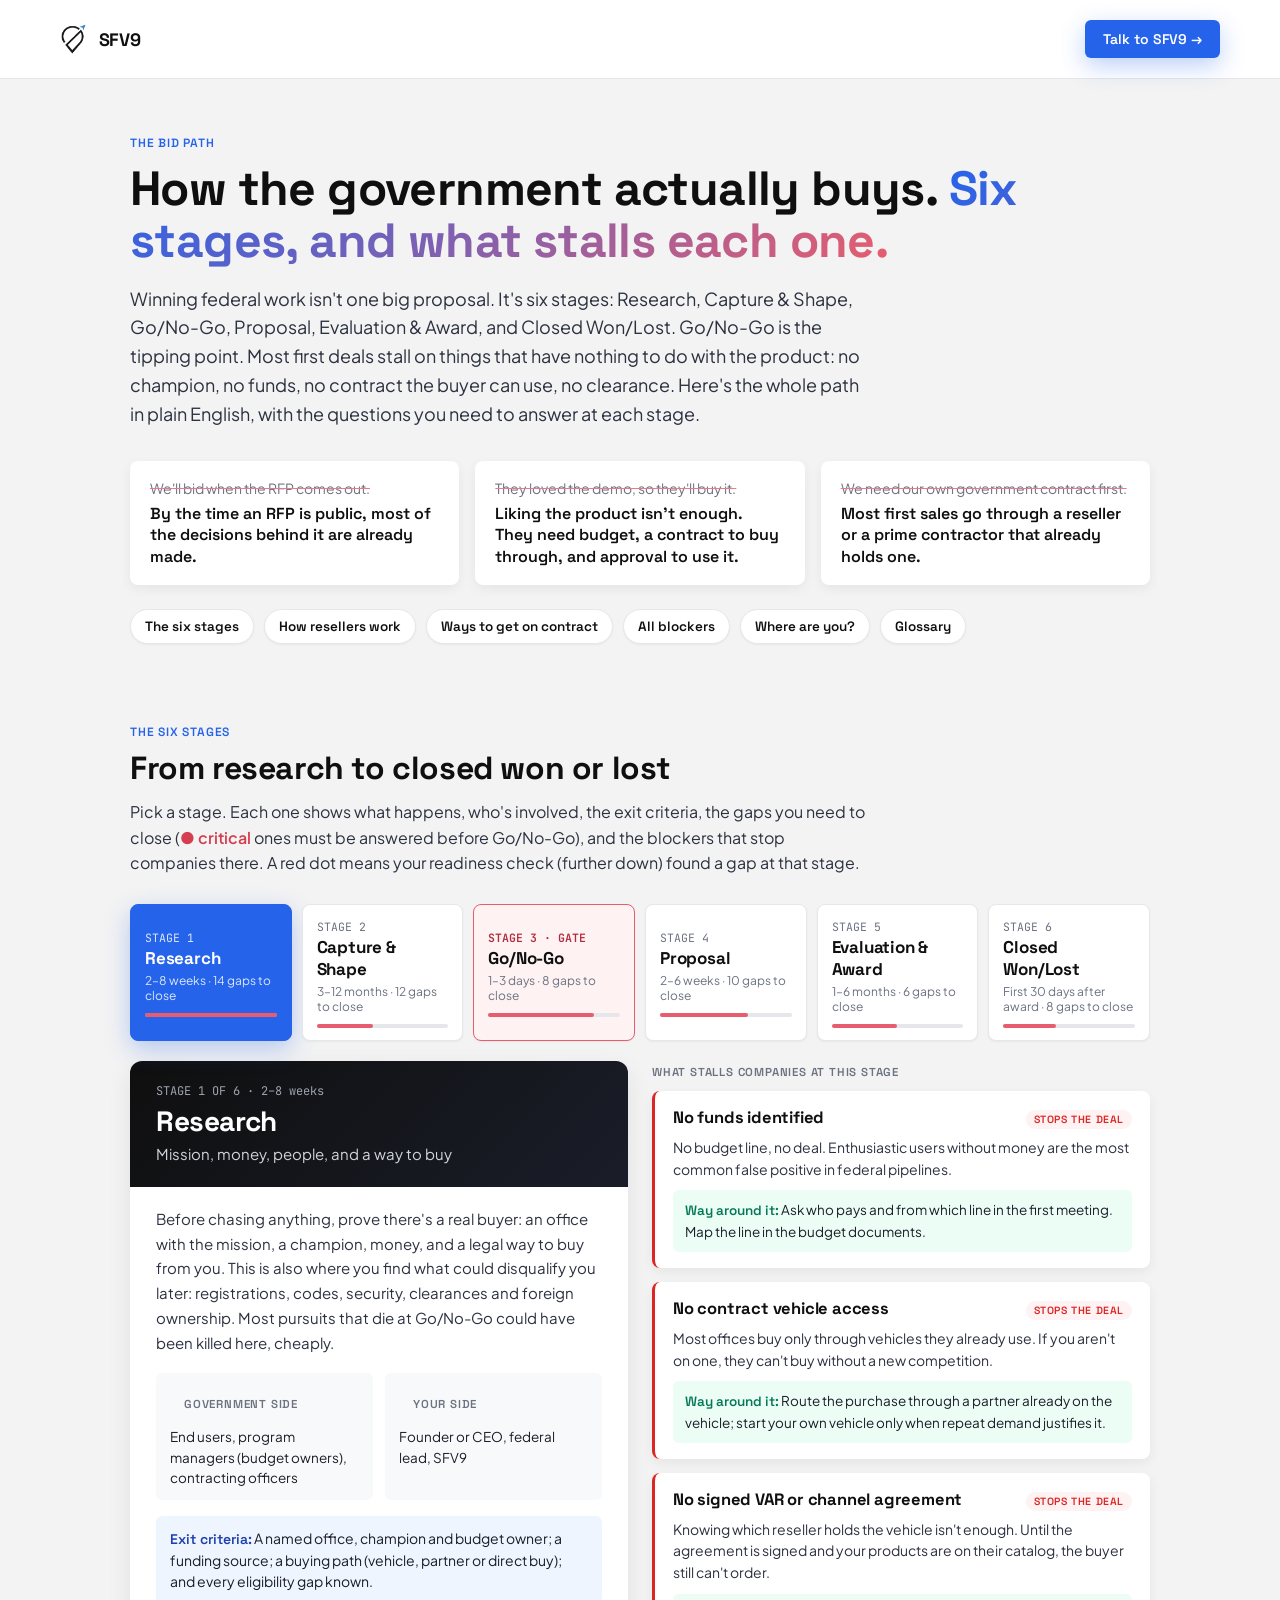
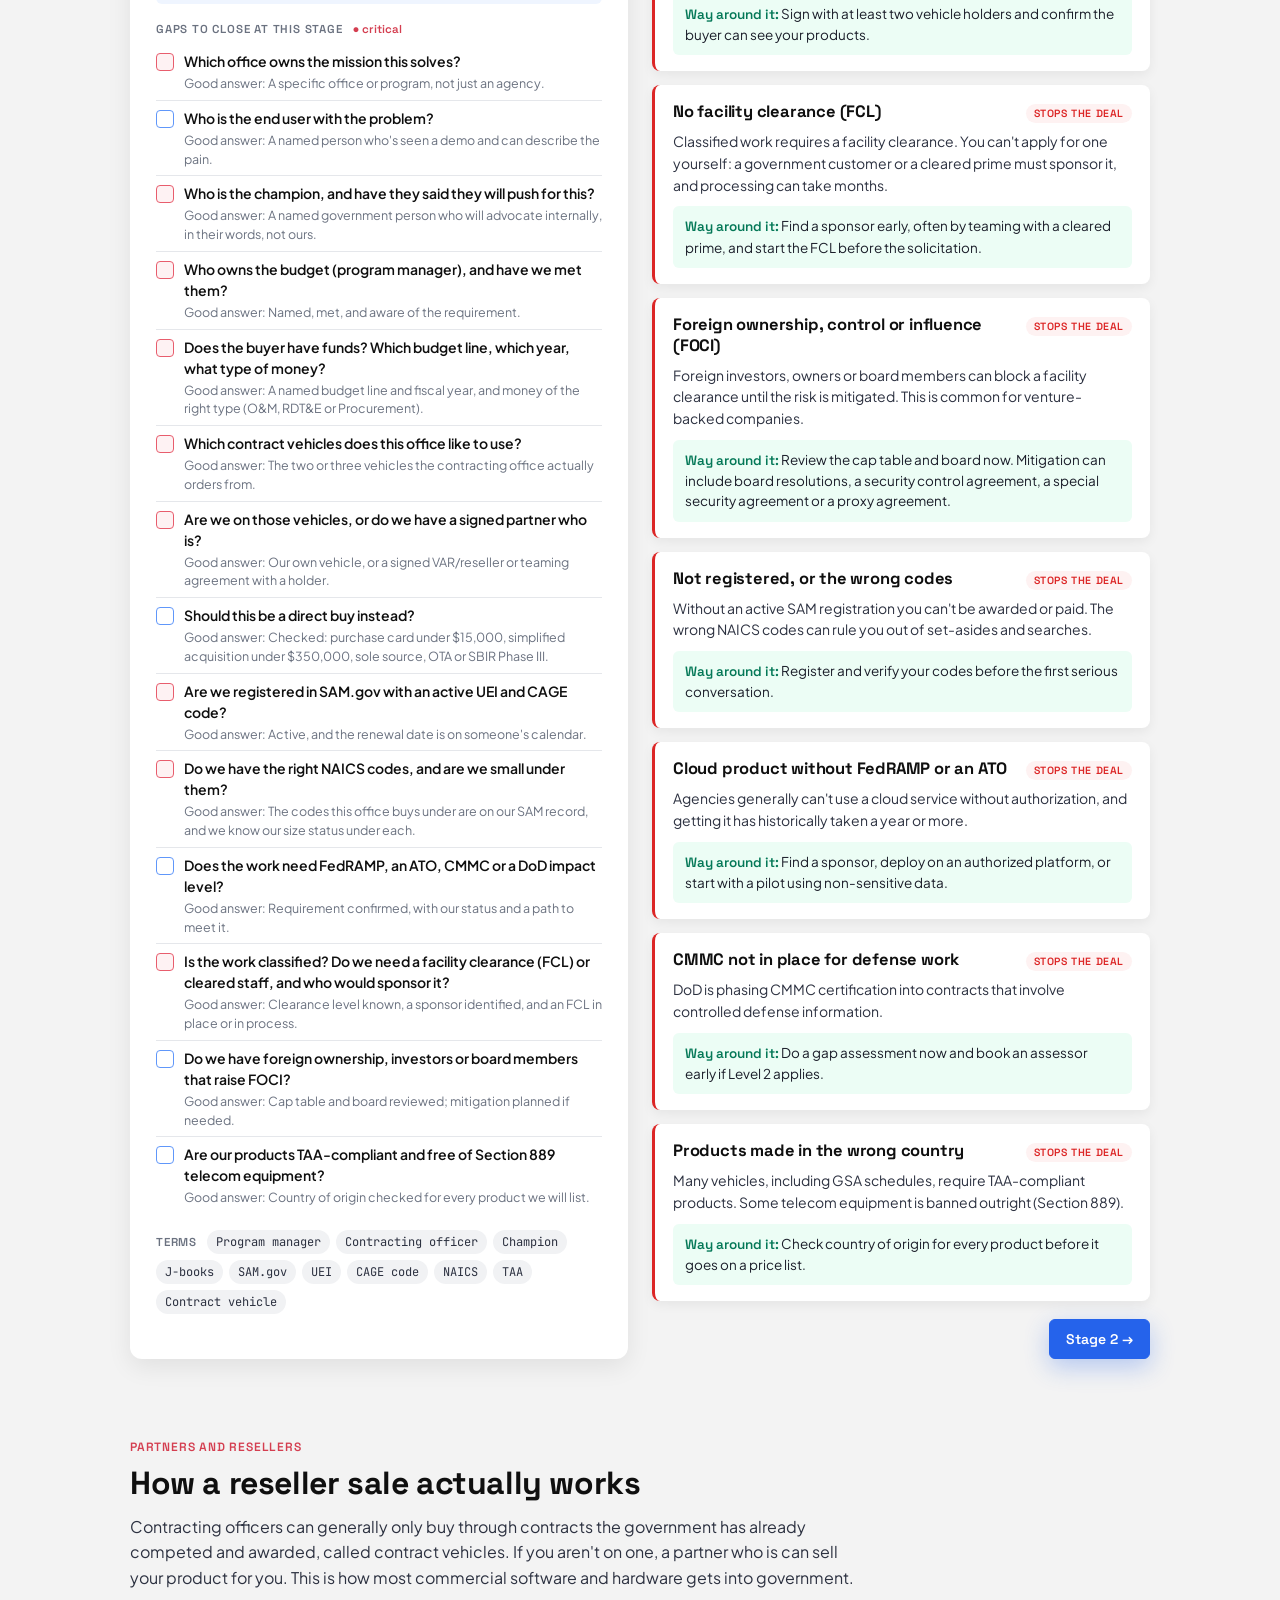
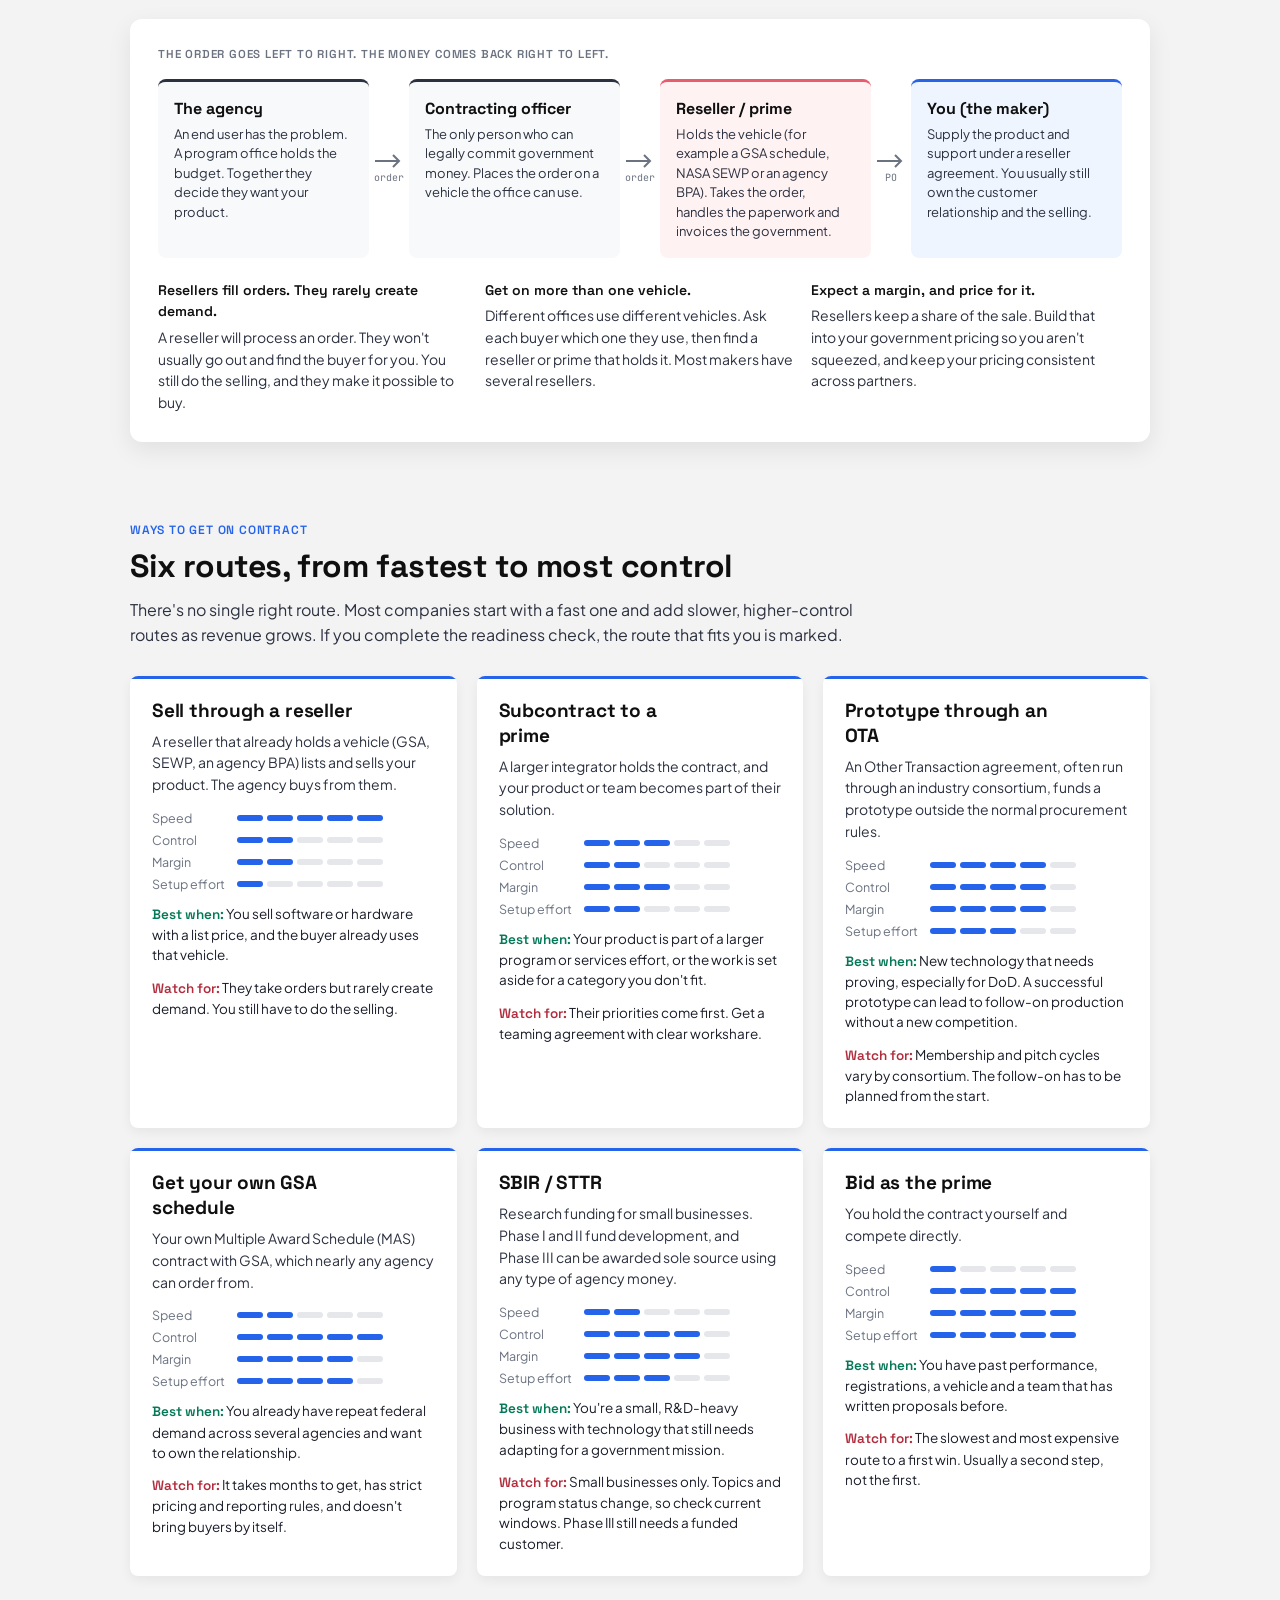
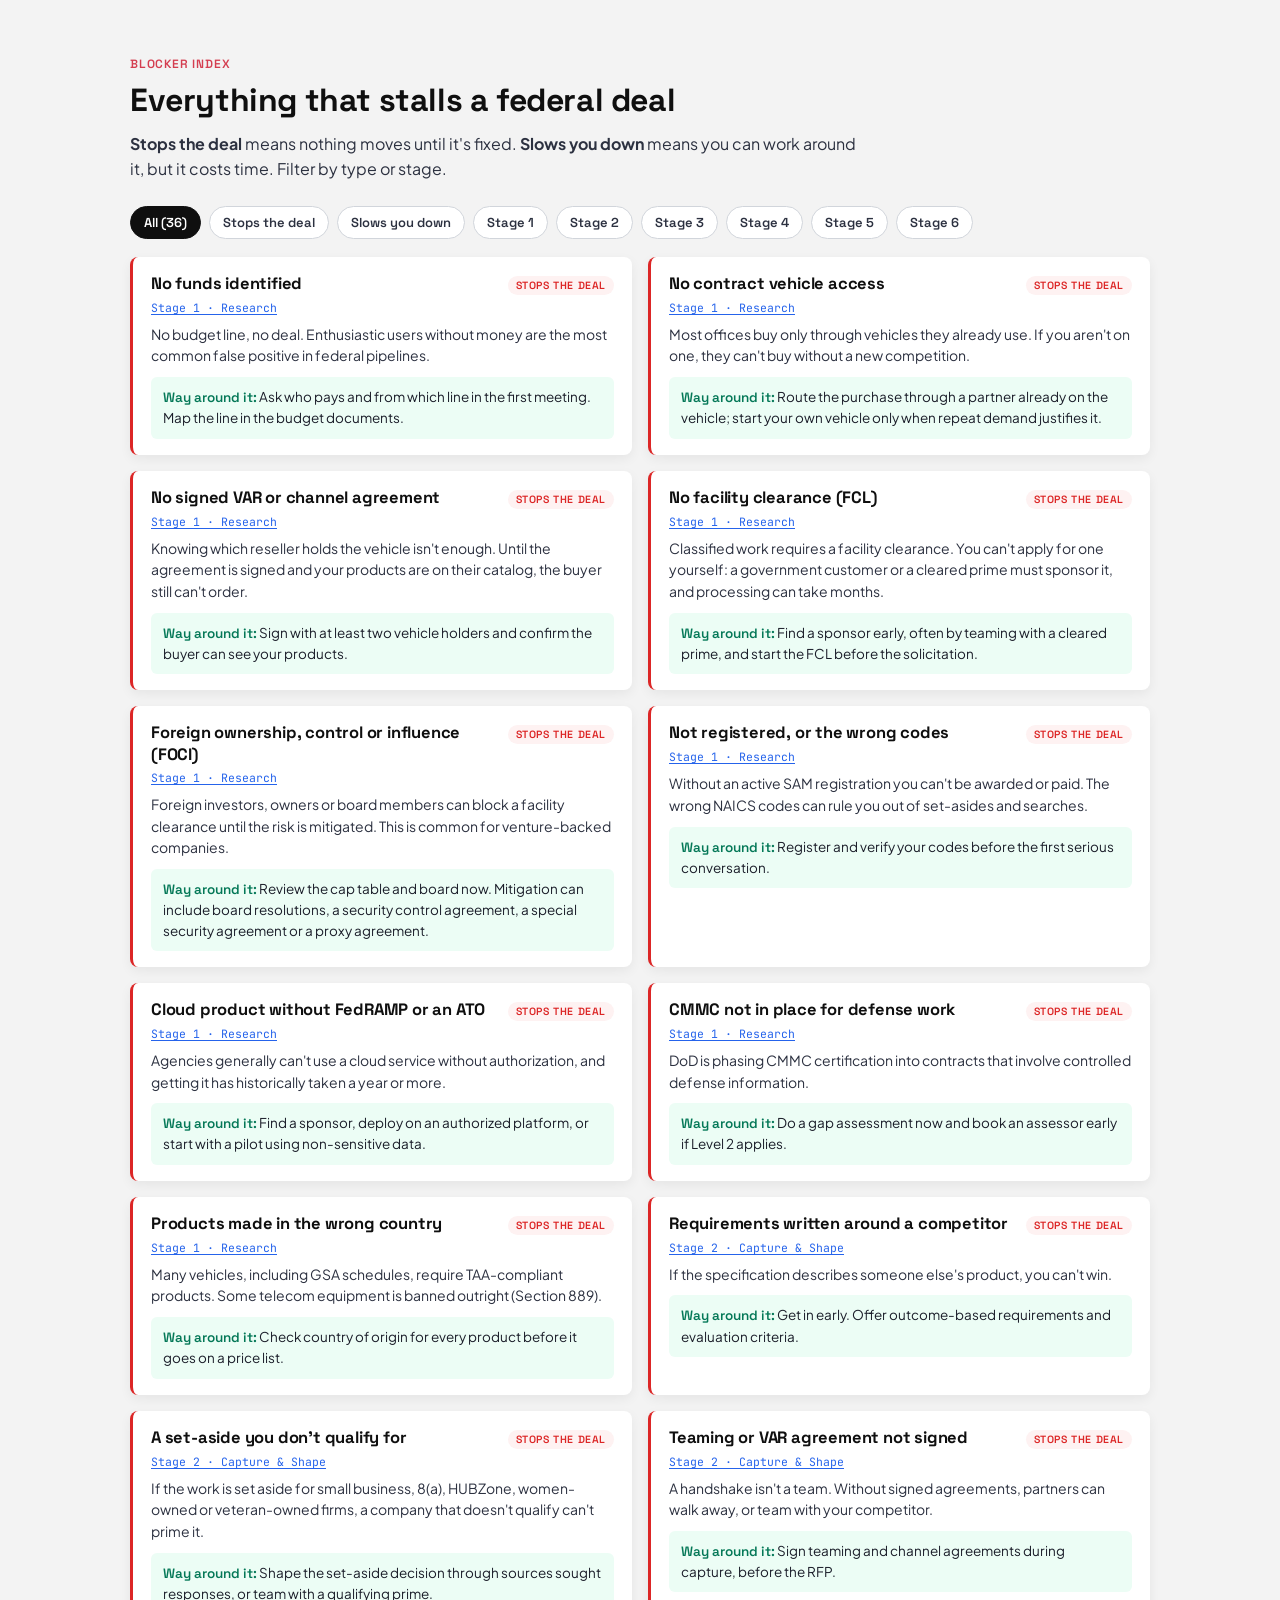
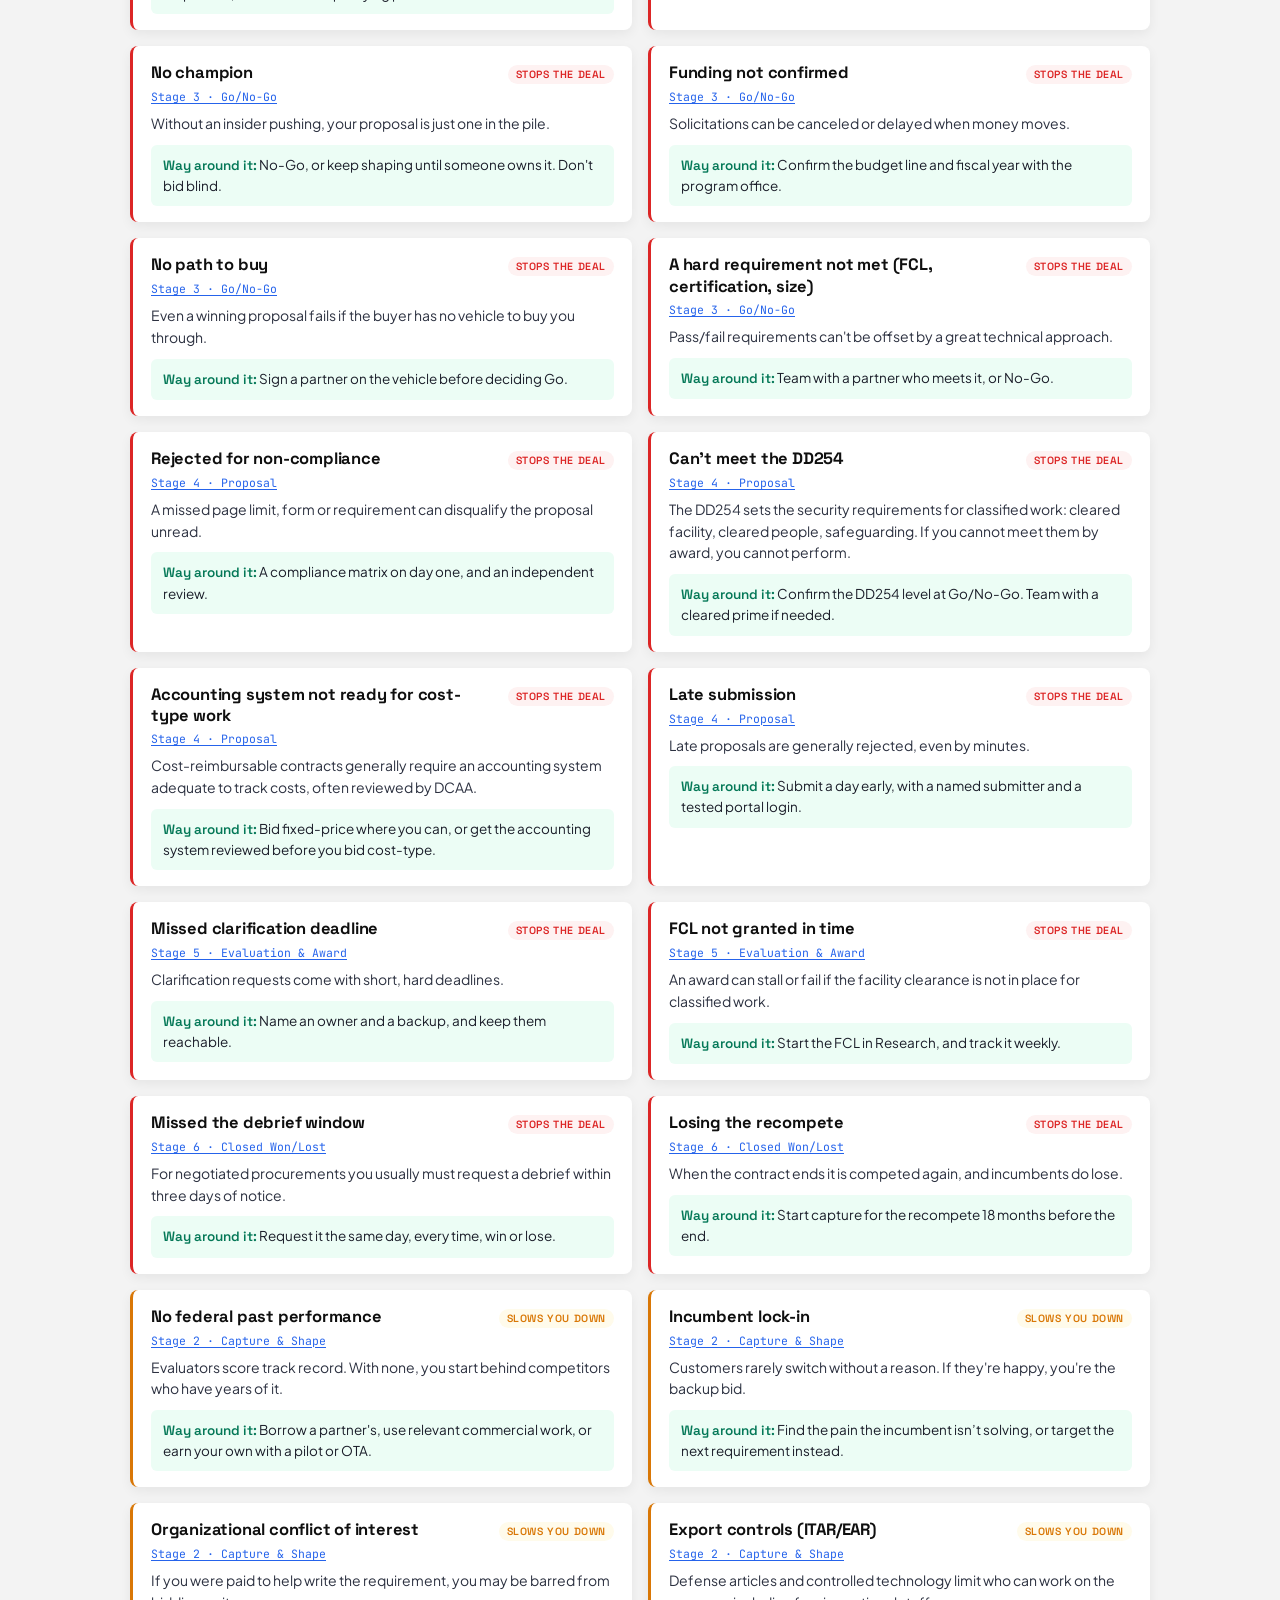
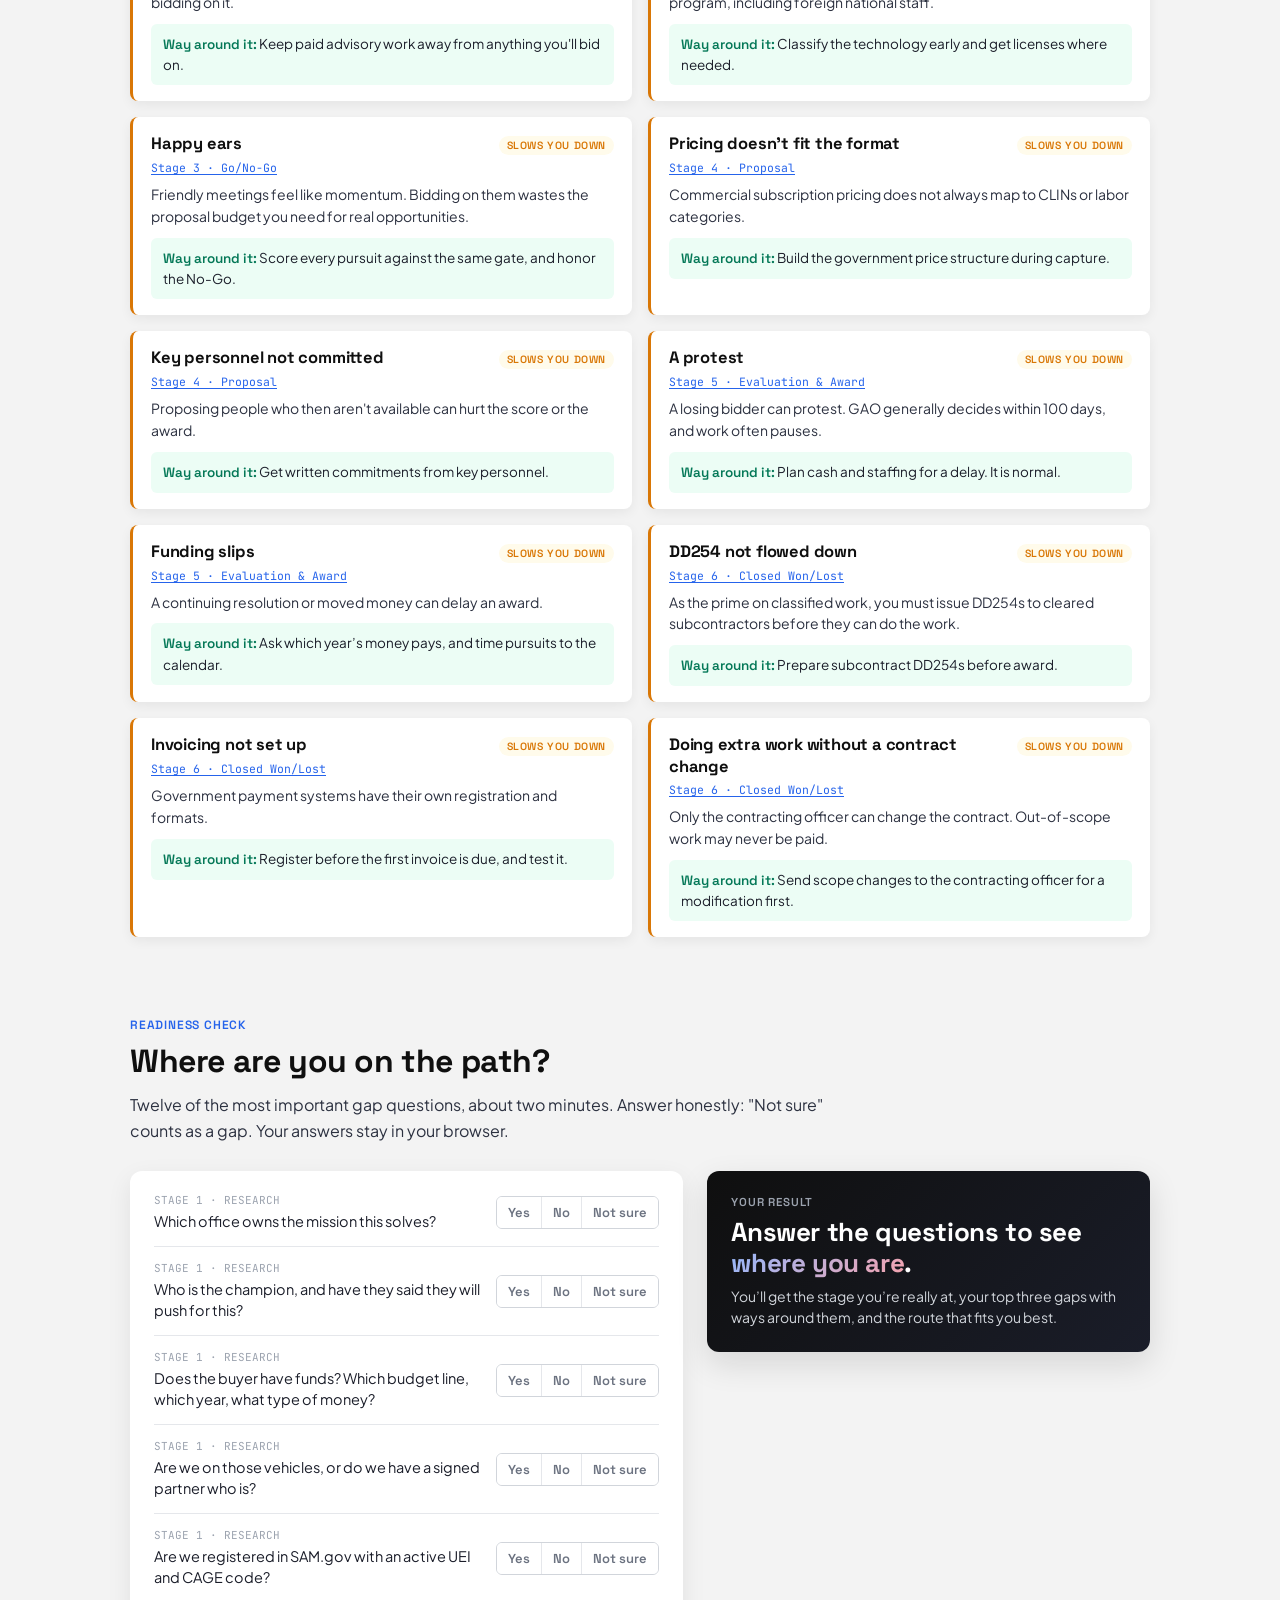
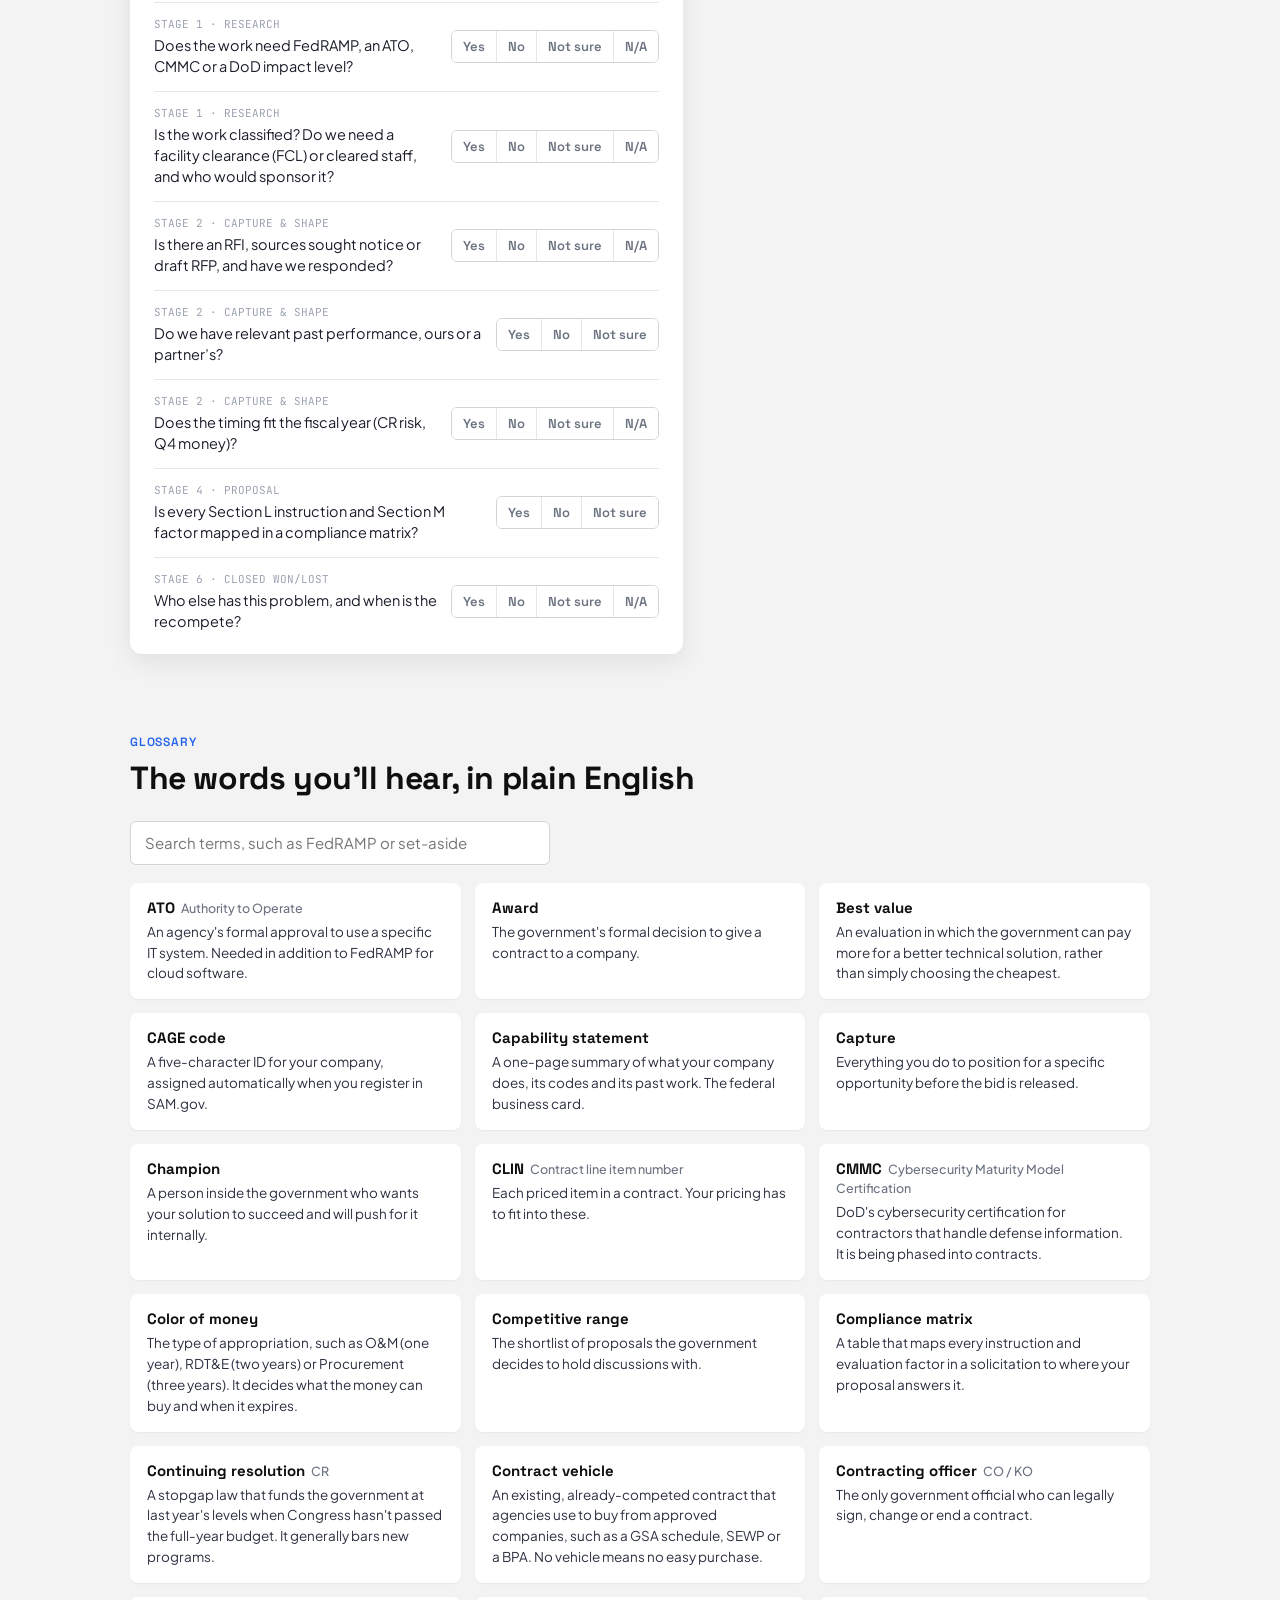
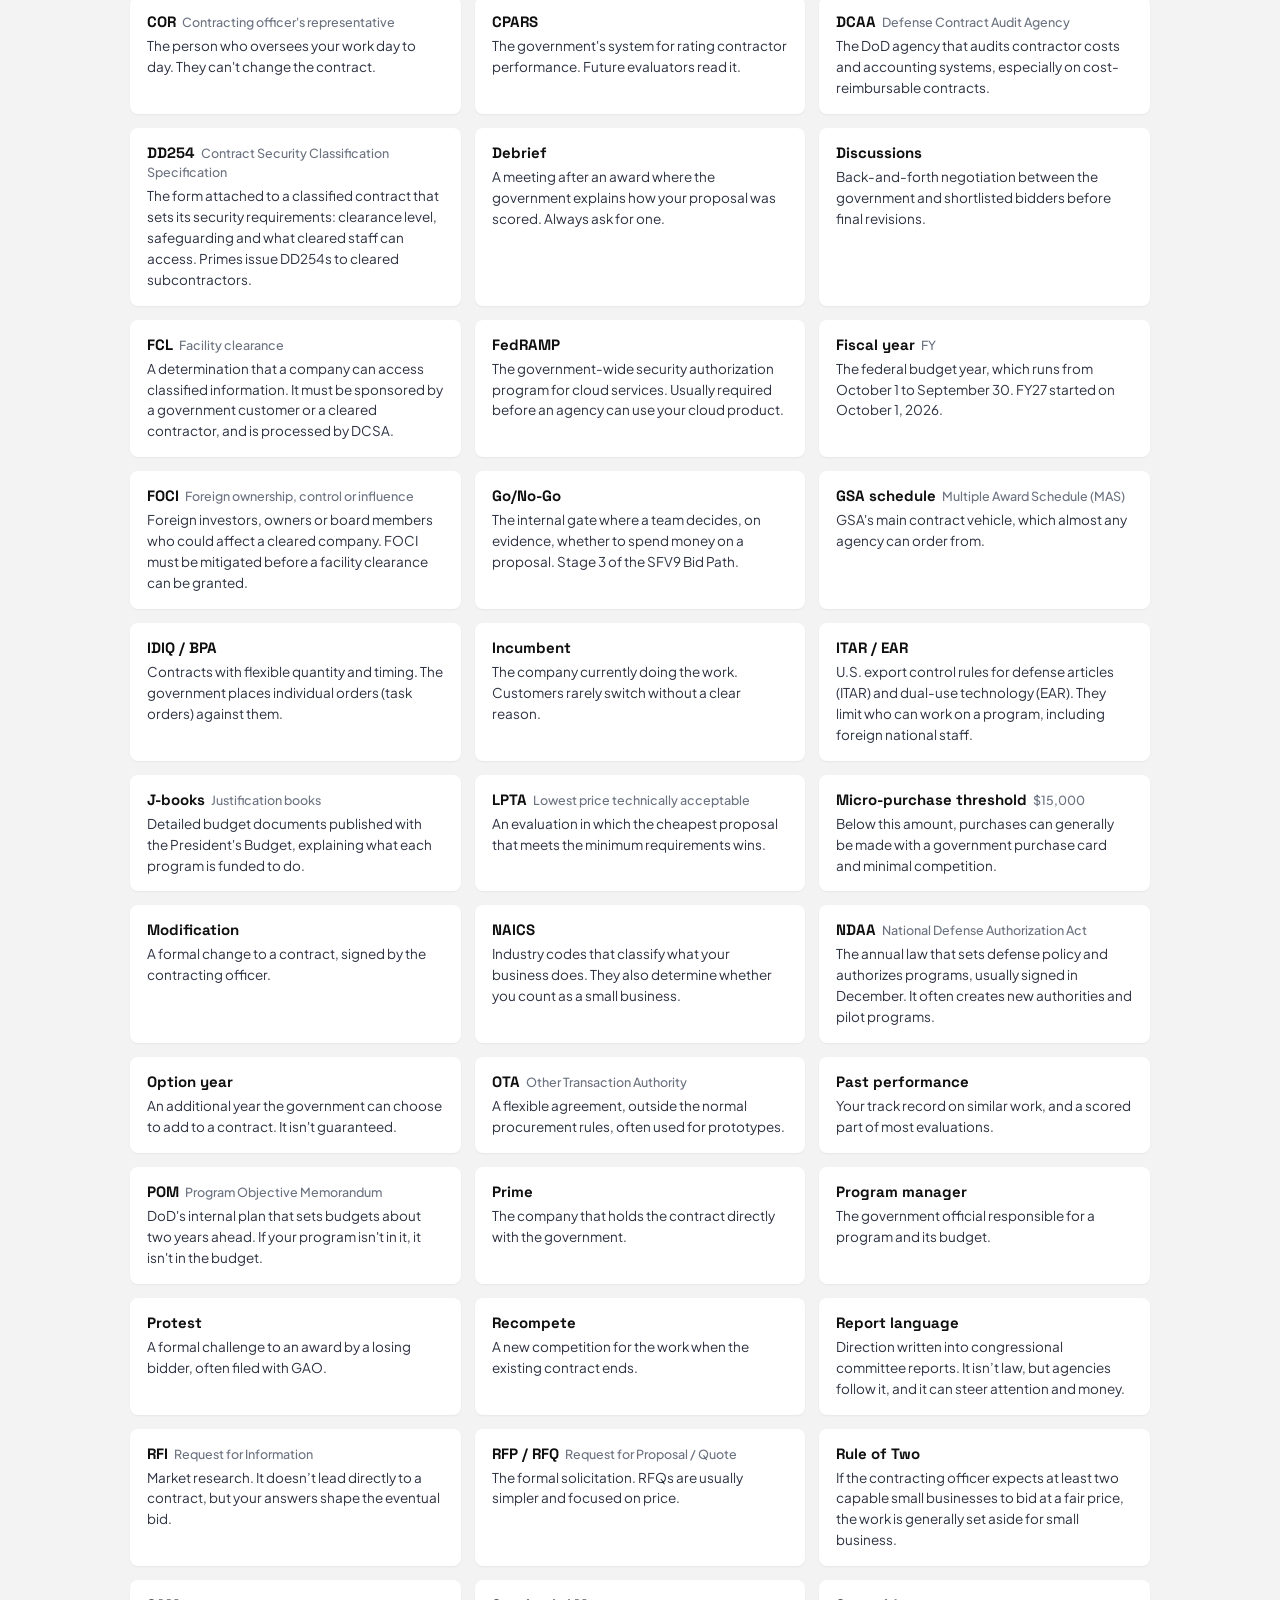
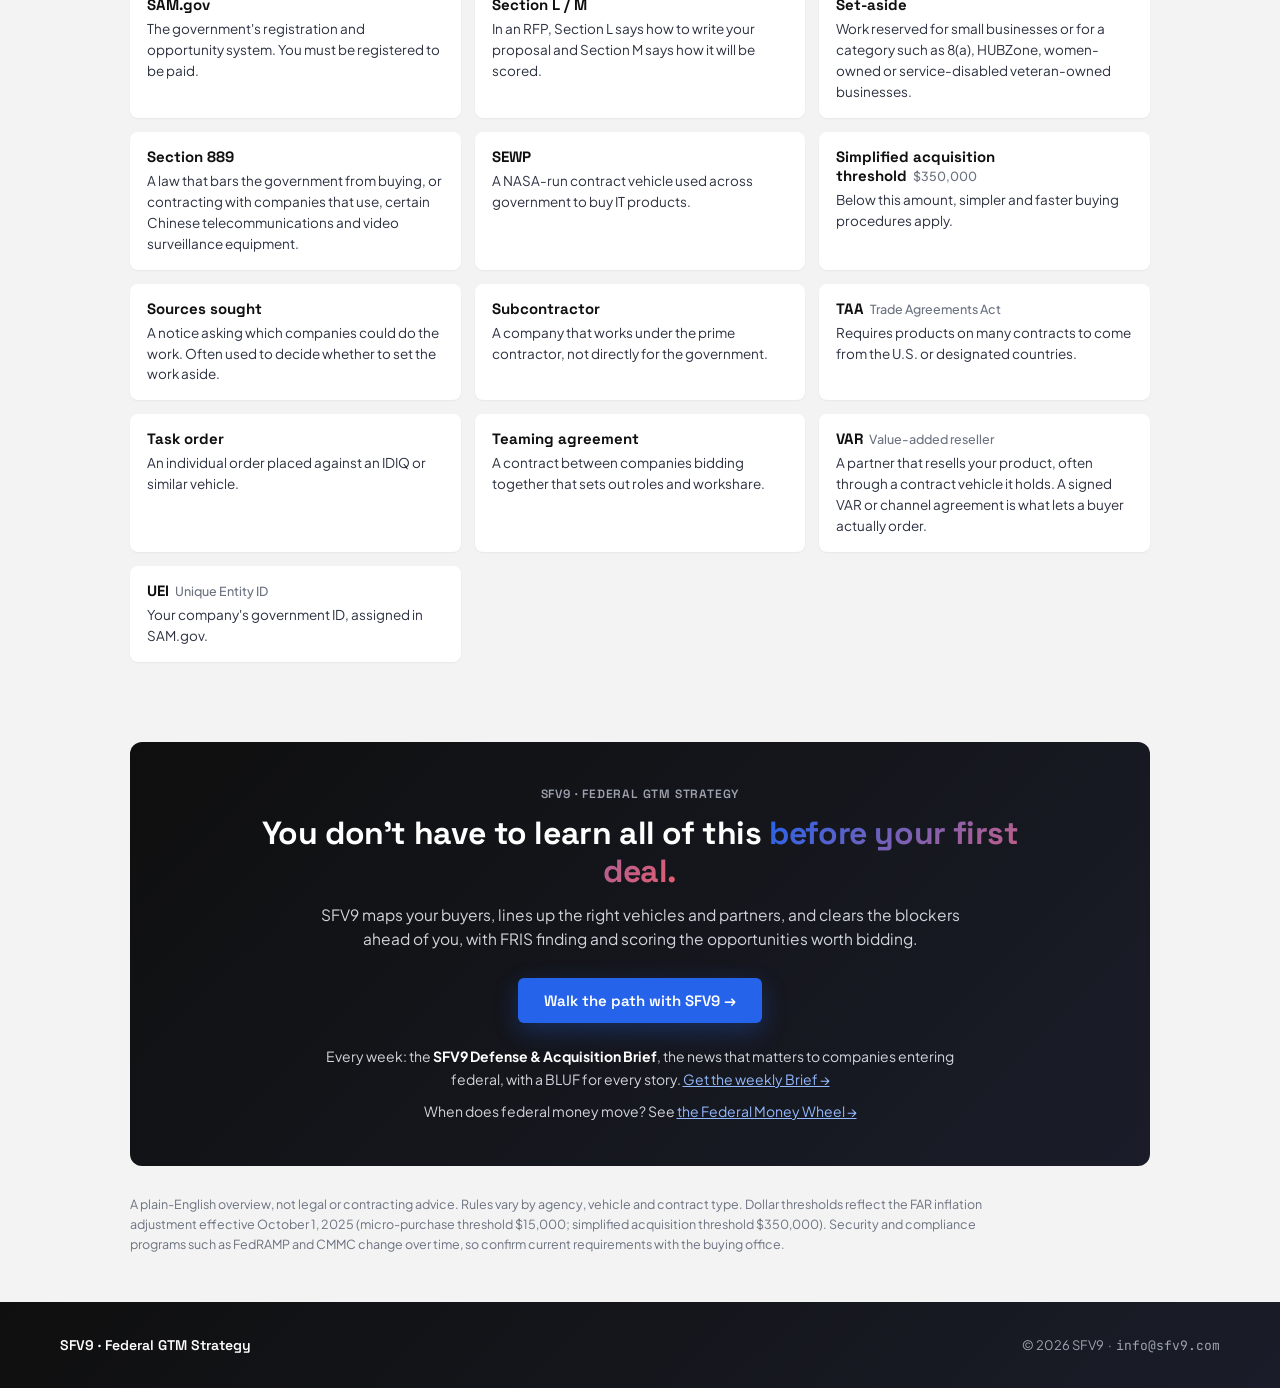
==== commit 422e41f4: "Bid Path: send-my-results email, Brief signup, Money Wheel link The readiness check now offers 'Send" ====
--- a/bidpath/index.html
+++ b/bidpath/index.html
@@ -186,6 +186,9 @@
   .todo li span{display:block;color:var(--ink-300);font-size:13px;margin-top:2px;}
   .result .route-pick{margin-top:16px;padding:12px 14px;border-radius:var(--radius-md);background:rgba(255,255,255,0.07);font-size:14px;line-height:1.5;}
   .result .route-pick b{font-family:var(--font-display);}
+  .result .send{display:block;text-align:center;margin-top:16px;font-family:var(--font-display);font-weight:600;font-size:15px;color:#fff;background:var(--accent);padding:12px 16px;border-radius:var(--radius-md);text-decoration:none;box-shadow:var(--shadow-blue);}
+  .result .send:hover{background:var(--accent-hover);}
+  .result .send-note{font-size:12.5px;color:var(--ink-400);margin-top:8px;line-height:1.45;text-align:center;}
   .result .reset{margin-top:14px;background:none;border:none;color:var(--ink-400);font-size:13px;cursor:pointer;text-decoration:underline;padding:0;}
 
   /* ---- Glossary ---- */
@@ -346,6 +349,8 @@
     <div class="line">You don't have to learn all of this <span class="grad">before your first deal.</span></div>
     <p class="sub">SFV9 maps your buyers, lines up the right vehicles and partners, and clears the blockers ahead of you, with FRIS finding and scoring the opportunities worth bidding.</p>
     <a class="cta" href="mailto:info@sfv9.com?subject=Walk%20us%20through%20the%20bid%20path">Walk the path with SFV9 →</a>
+    <p class="sub" style="margin:22px auto 0;font-size:14px">Every week: the <b style="color:#fff">SFV9 Defense &amp; Acquisition Brief</b>, the news that matters to companies entering federal, with a BLUF for every story. <a href="mailto:info@sfv9.com?subject=Subscribe%20me%20to%20the%20SFV9%20Brief&amp;body=Please%20add%20me%20to%20the%20weekly%20SFV9%20Defense%20%26%20Acquisition%20Brief.%0A%0AName%3A%0ACompany%3A" style="color:var(--blue-300)">Get the weekly Brief →</a></p>
+    <p class="sub" style="margin:10px auto 0;font-size:14px">When does federal money move? See <a href="/fedyear/" style="color:var(--blue-300)">the Federal Money Wheel →</a></p>
   </div>
 
   <p class="fine">A plain-English overview, not legal or contracting advice. Rules vary by agency, vehicle and contract type. Dollar thresholds reflect the FAR inflation adjustment effective October 1, 2025 (micro-purchase threshold $15,000; simplified acquisition threshold $350,000). Security and compliance programs such as FedRAMP and CMMC change over time, so confirm current requirements with the buying office.</p>
@@ -1193,6 +1198,15 @@
     var i=b.dataset.i; ans[i] = ans[i]===b.dataset.v ? undefined : b.dataset.v; if (!ans[i]) delete ans[i]; save(); renderQs(); renderResult();
   }); });
 }
+/* A pre-filled email with the visitor's results: every lead arrives qualified. */
+function resultsMailto(stuck, todo, answered){
+  var lines = ["Hi Shannon,", "", "Here are my Bid Path readiness results.", ""];
+  lines.push(stuck ? "Where I'm stuck: Stage "+stuck+", "+STAGES[stuck-1].name+"." : "No gaps found so far ("+answered+" of "+QUESTIONS.length+" answered).");
+  if (todo.length){ lines.push("", "My gaps:"); todo.forEach(function(t){ lines.push("- "+t.q.q+(t.a==="u"?" (not sure)":"")); }); }
+  if (recRoute){ var R = ROUTES.filter(function(x){return x.k===recRoute;})[0]; if (R) lines.push("", "Suggested route: "+R.h+"."); }
+  lines.push("", "Company:", "What we sell:", "Target agency or office:", "", "Thanks,");
+  return "mailto:info@sfv9.com?subject="+encodeURIComponent("Bid Path readiness results")+"&body="+encodeURIComponent(lines.join("\n"));
+}
 function renderResult(){
   var answered = Object.keys(ans).length, per = {}, todo = [];
   STAGES.forEach(function(s){ per[s.id] = {y:0,t:0}; });
@@ -1227,6 +1241,8 @@
   else recRoute = "reseller";
   var R = ROUTES.filter(function(x){return x.k===recRoute;})[0];
   html += '<div class="route-pick">Route that fits you: <b>'+esc(R.h)+'</b>. '+esc(R.best)+' <a href="#routes" style="color:var(--blue-300)">Compare routes</a></div>';
+  html += '<a class="send" id="send" href="'+resultsMailto(stuck, todo, answered)+'">Send my results to SFV9 →</a>';
+  html += '<div class="send-note">Opens an email with your answers filled in. Add your company and we\u2019ll reply with the plays that close your gaps.</div>';
   html += '<button class="reset" id="reset">Clear my answers</button>';
   r.innerHTML = html;
   $("reset").addEventListener("click",function(){ ans={}; save(); renderQs(); renderResult(); });
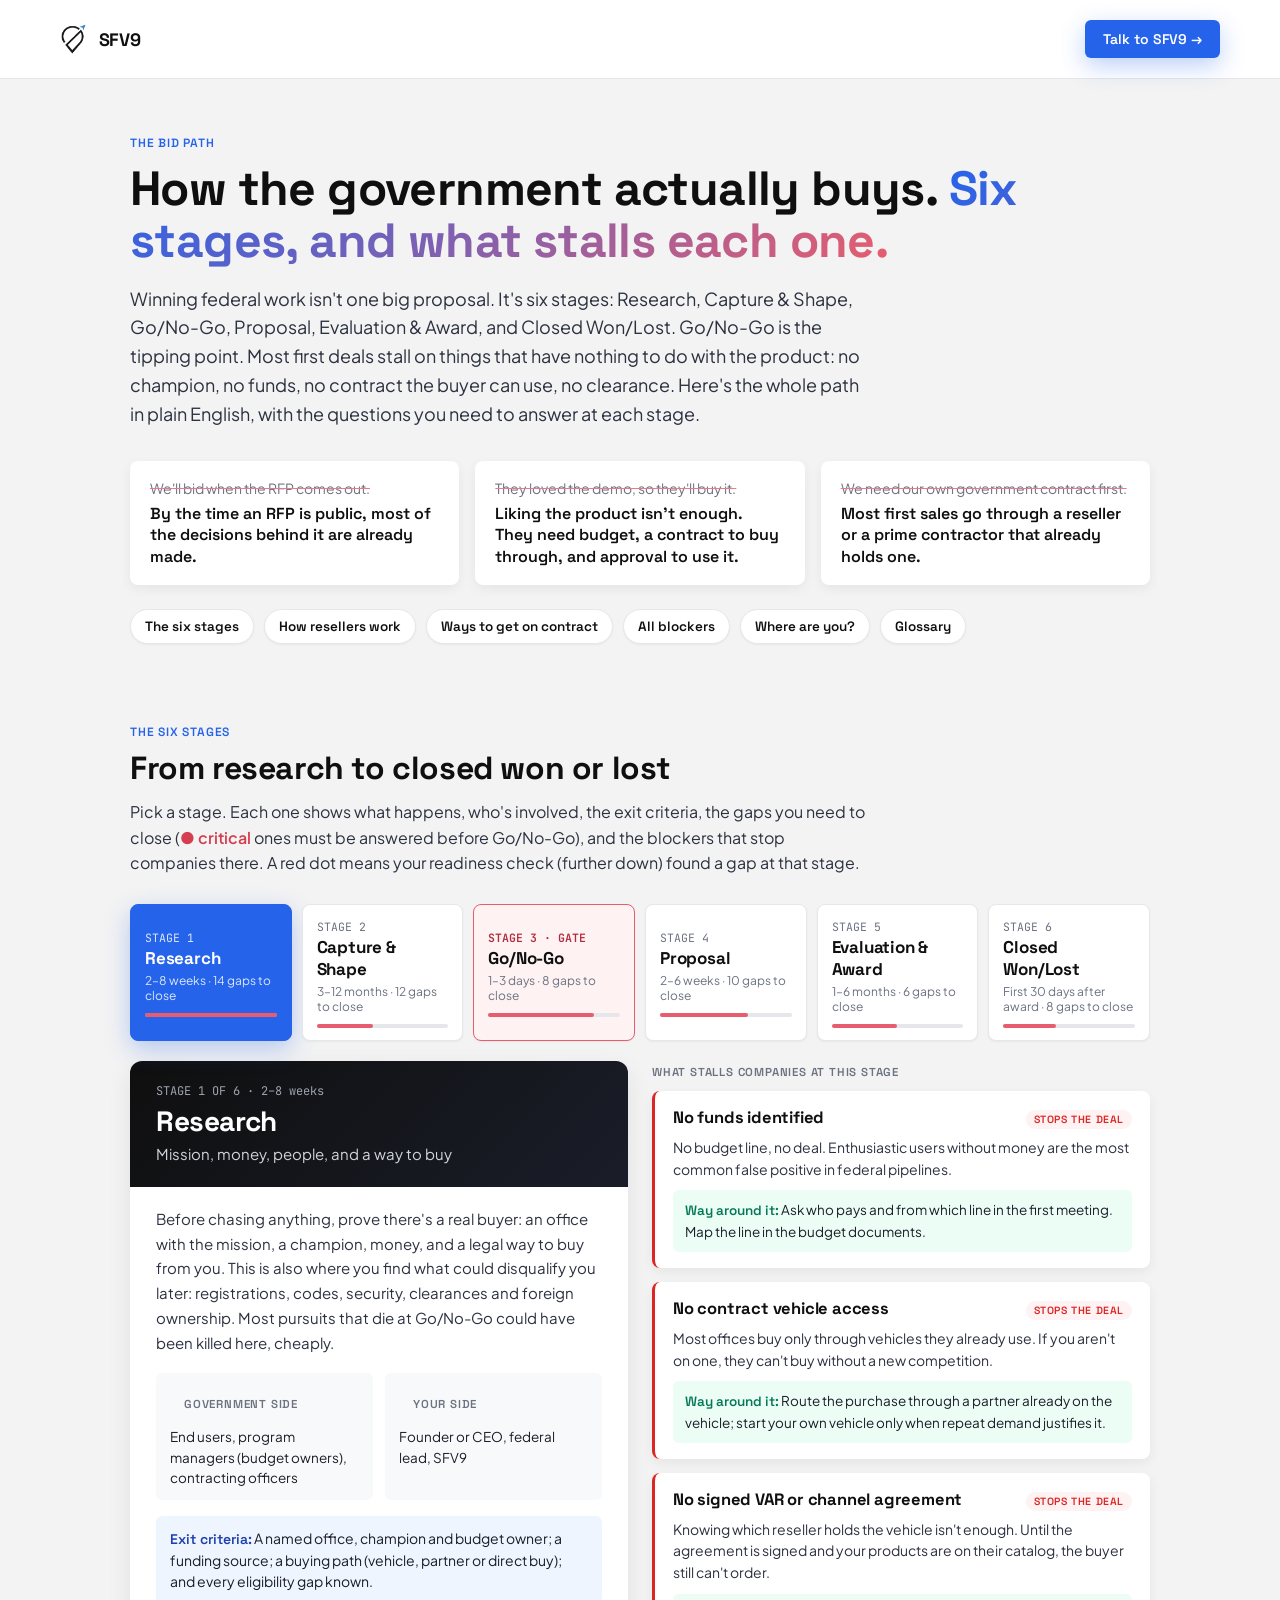
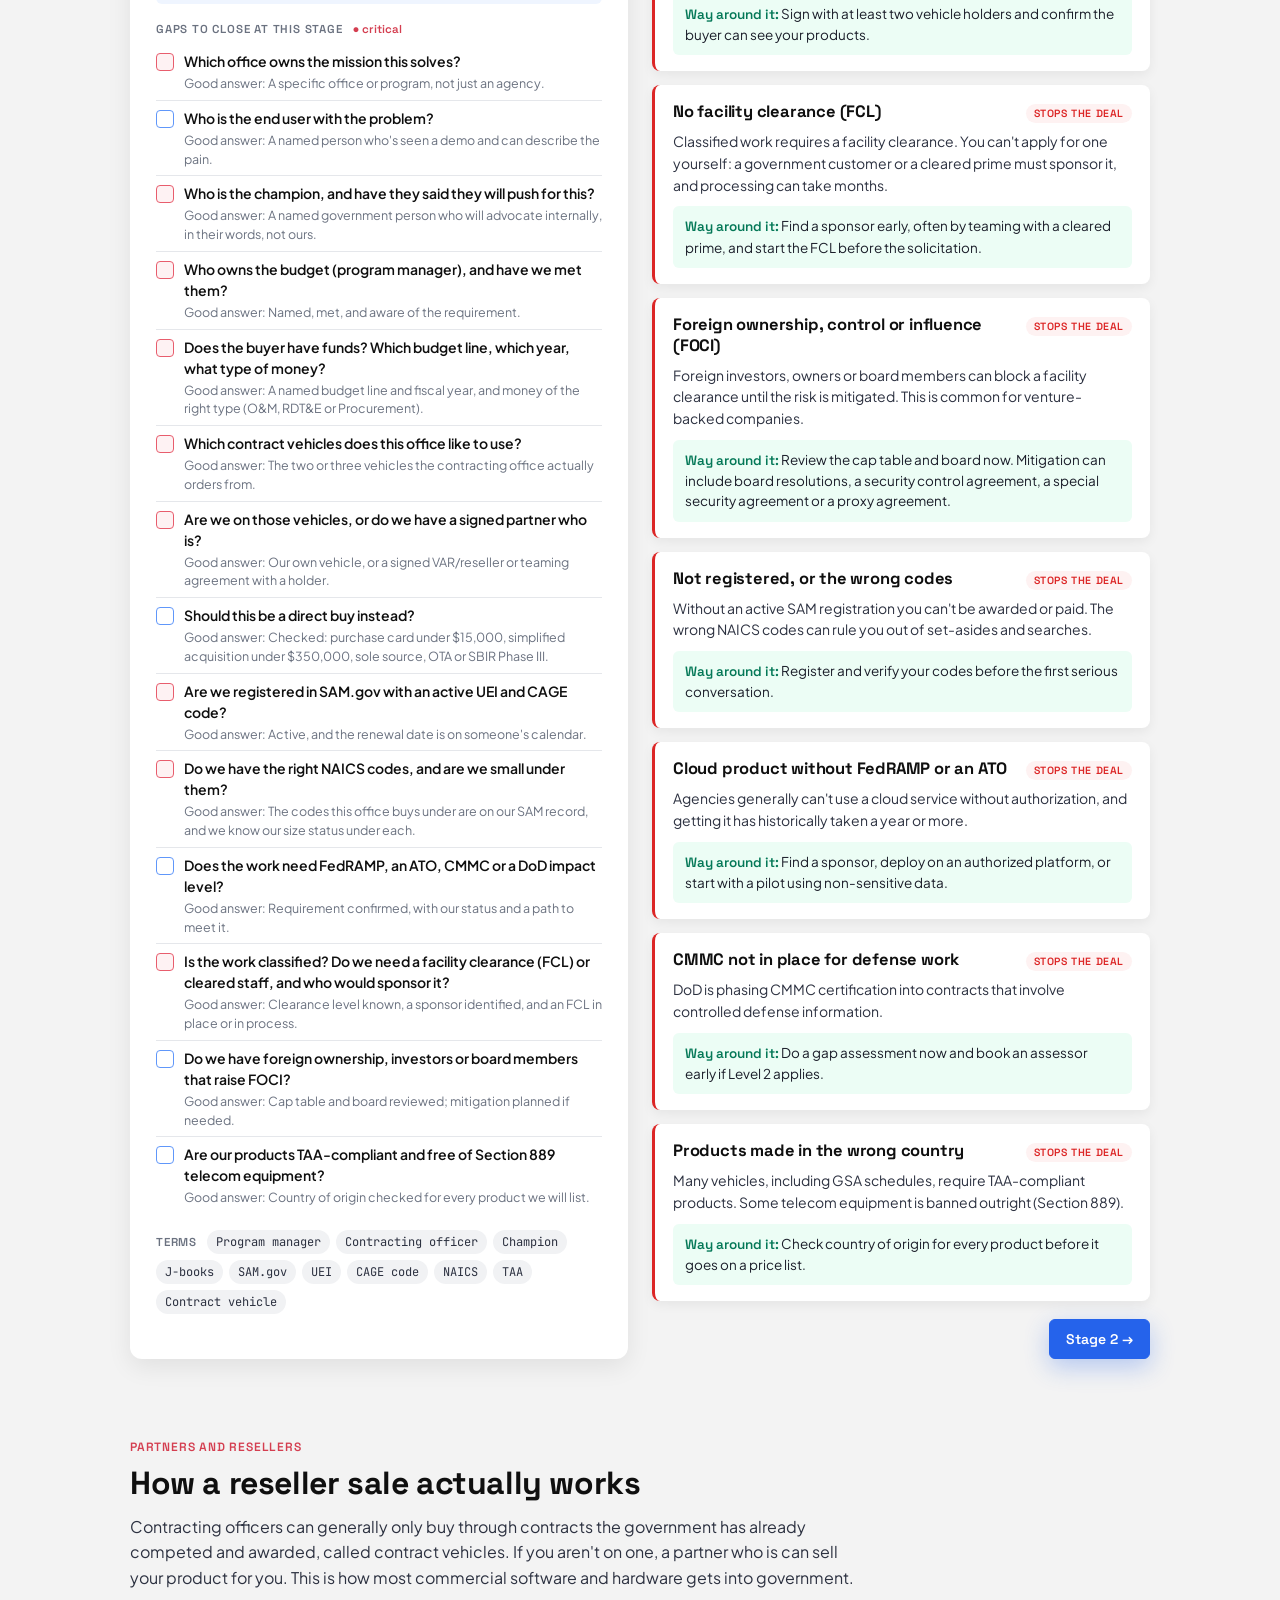
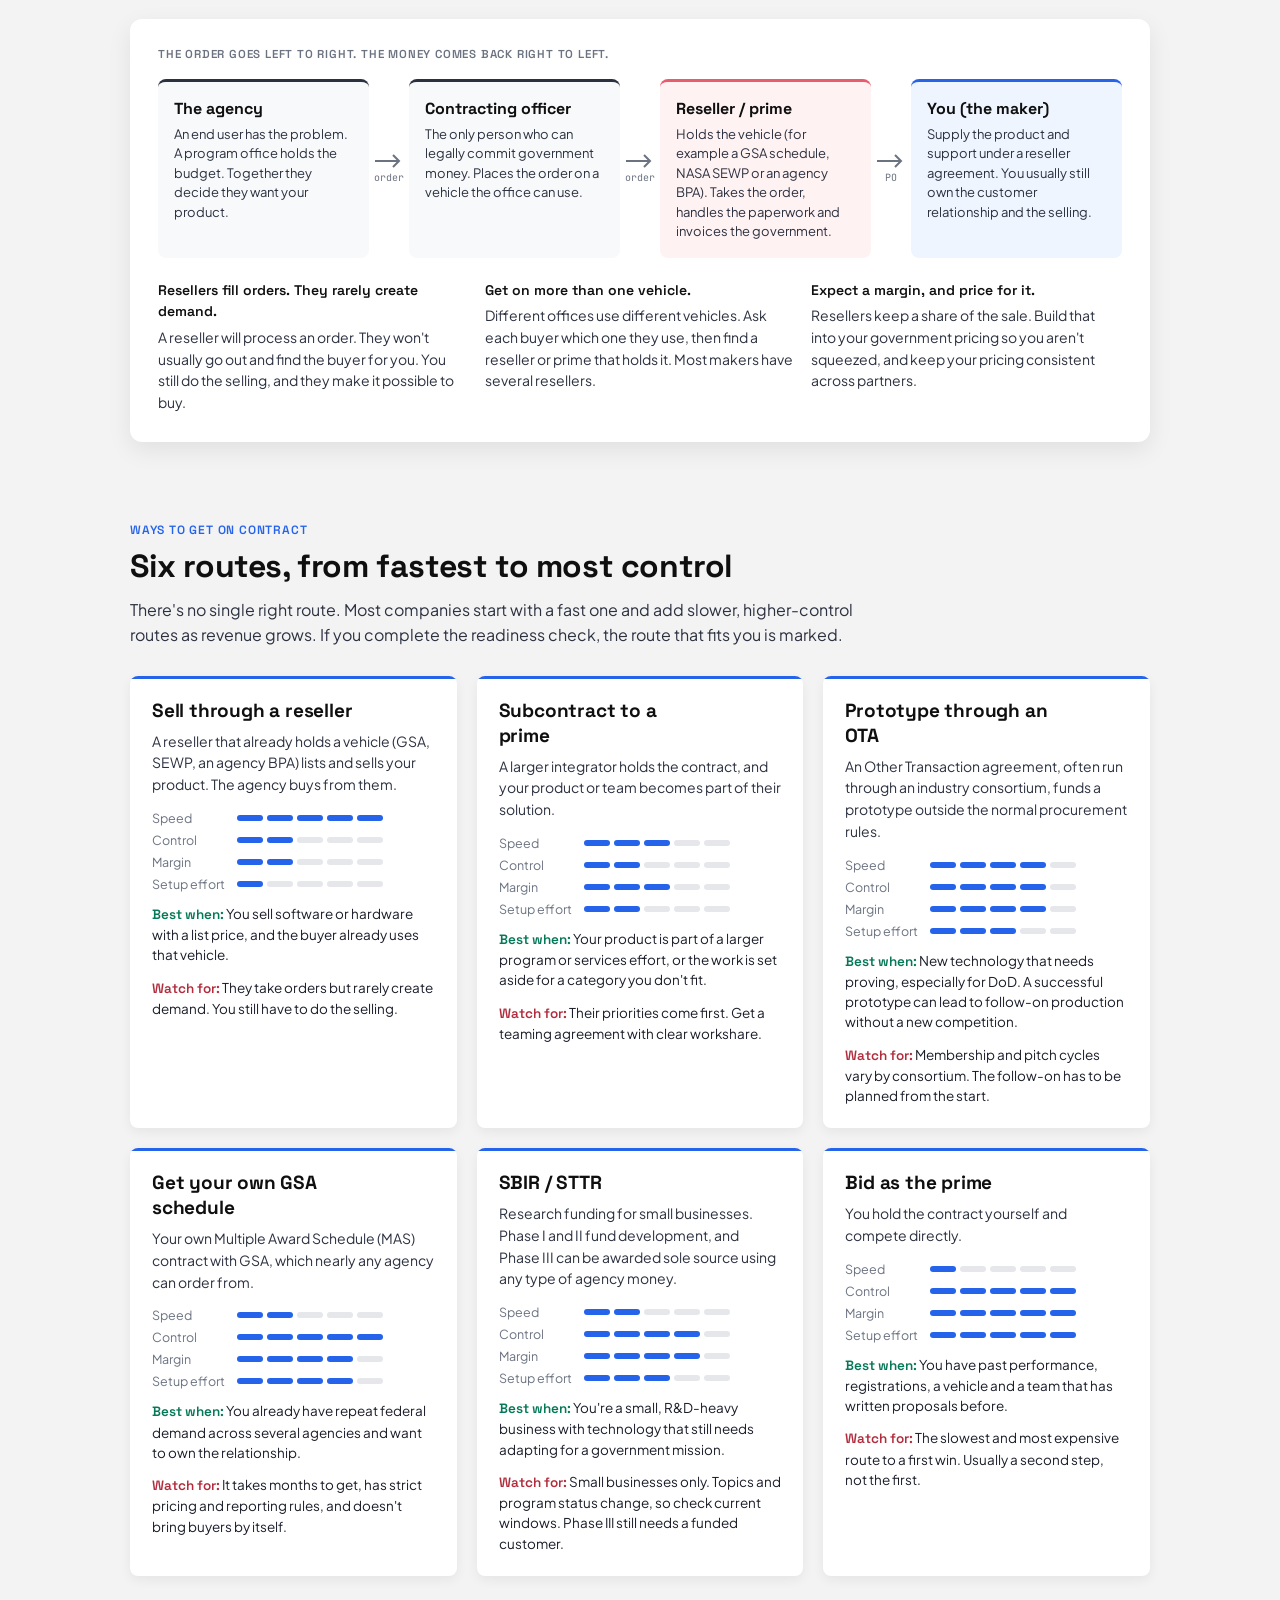
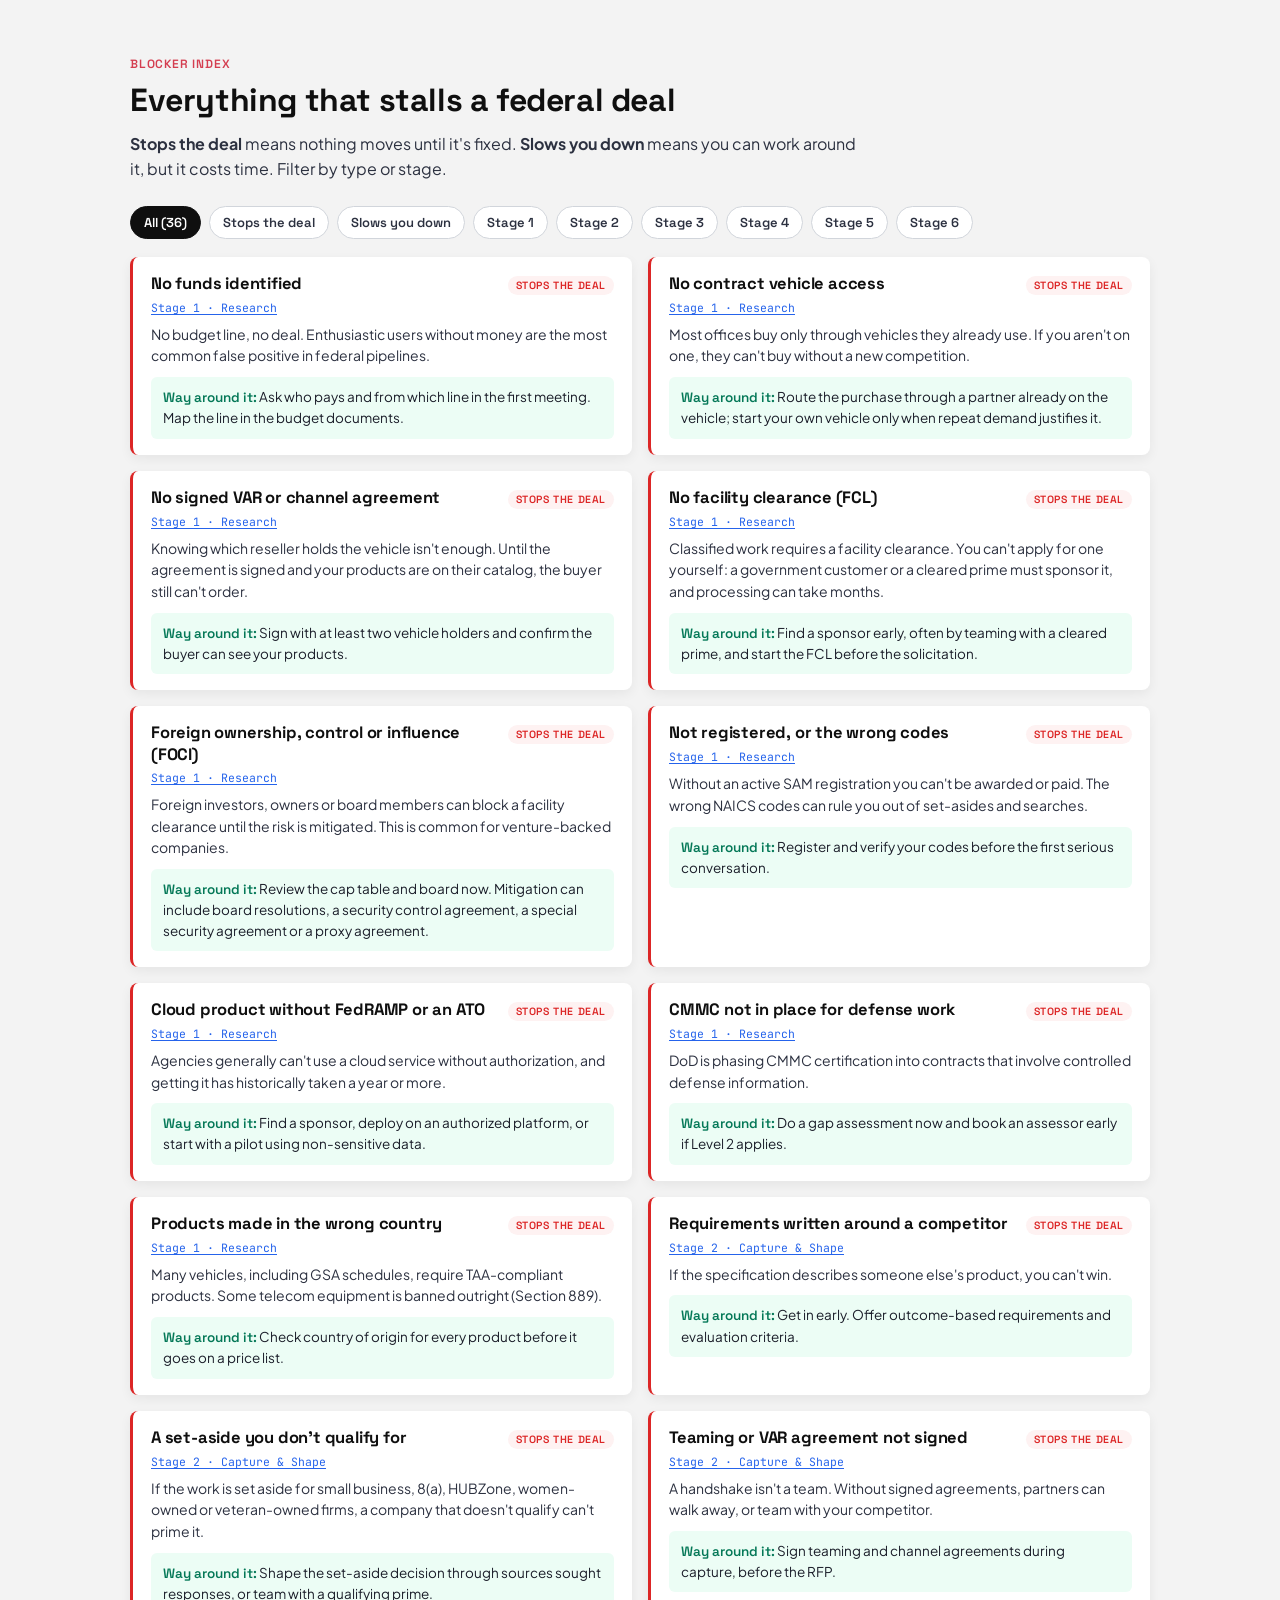
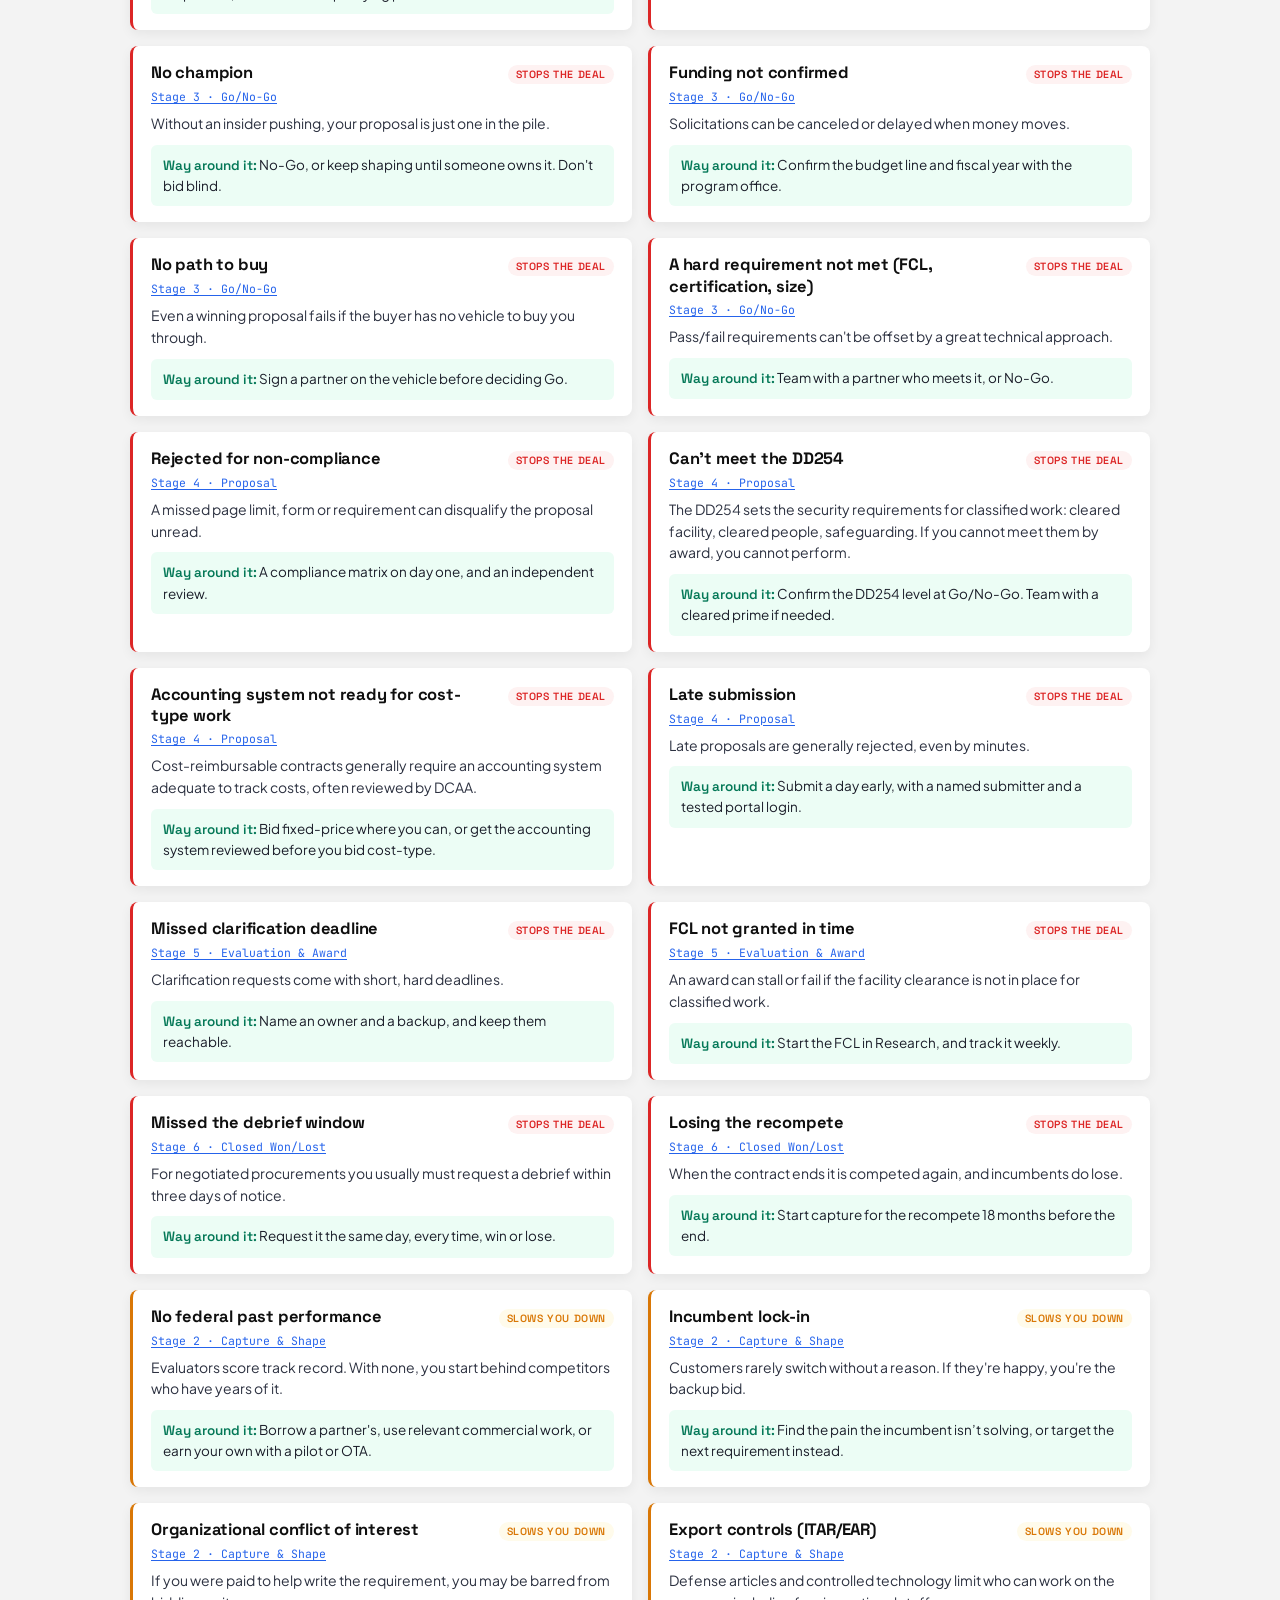
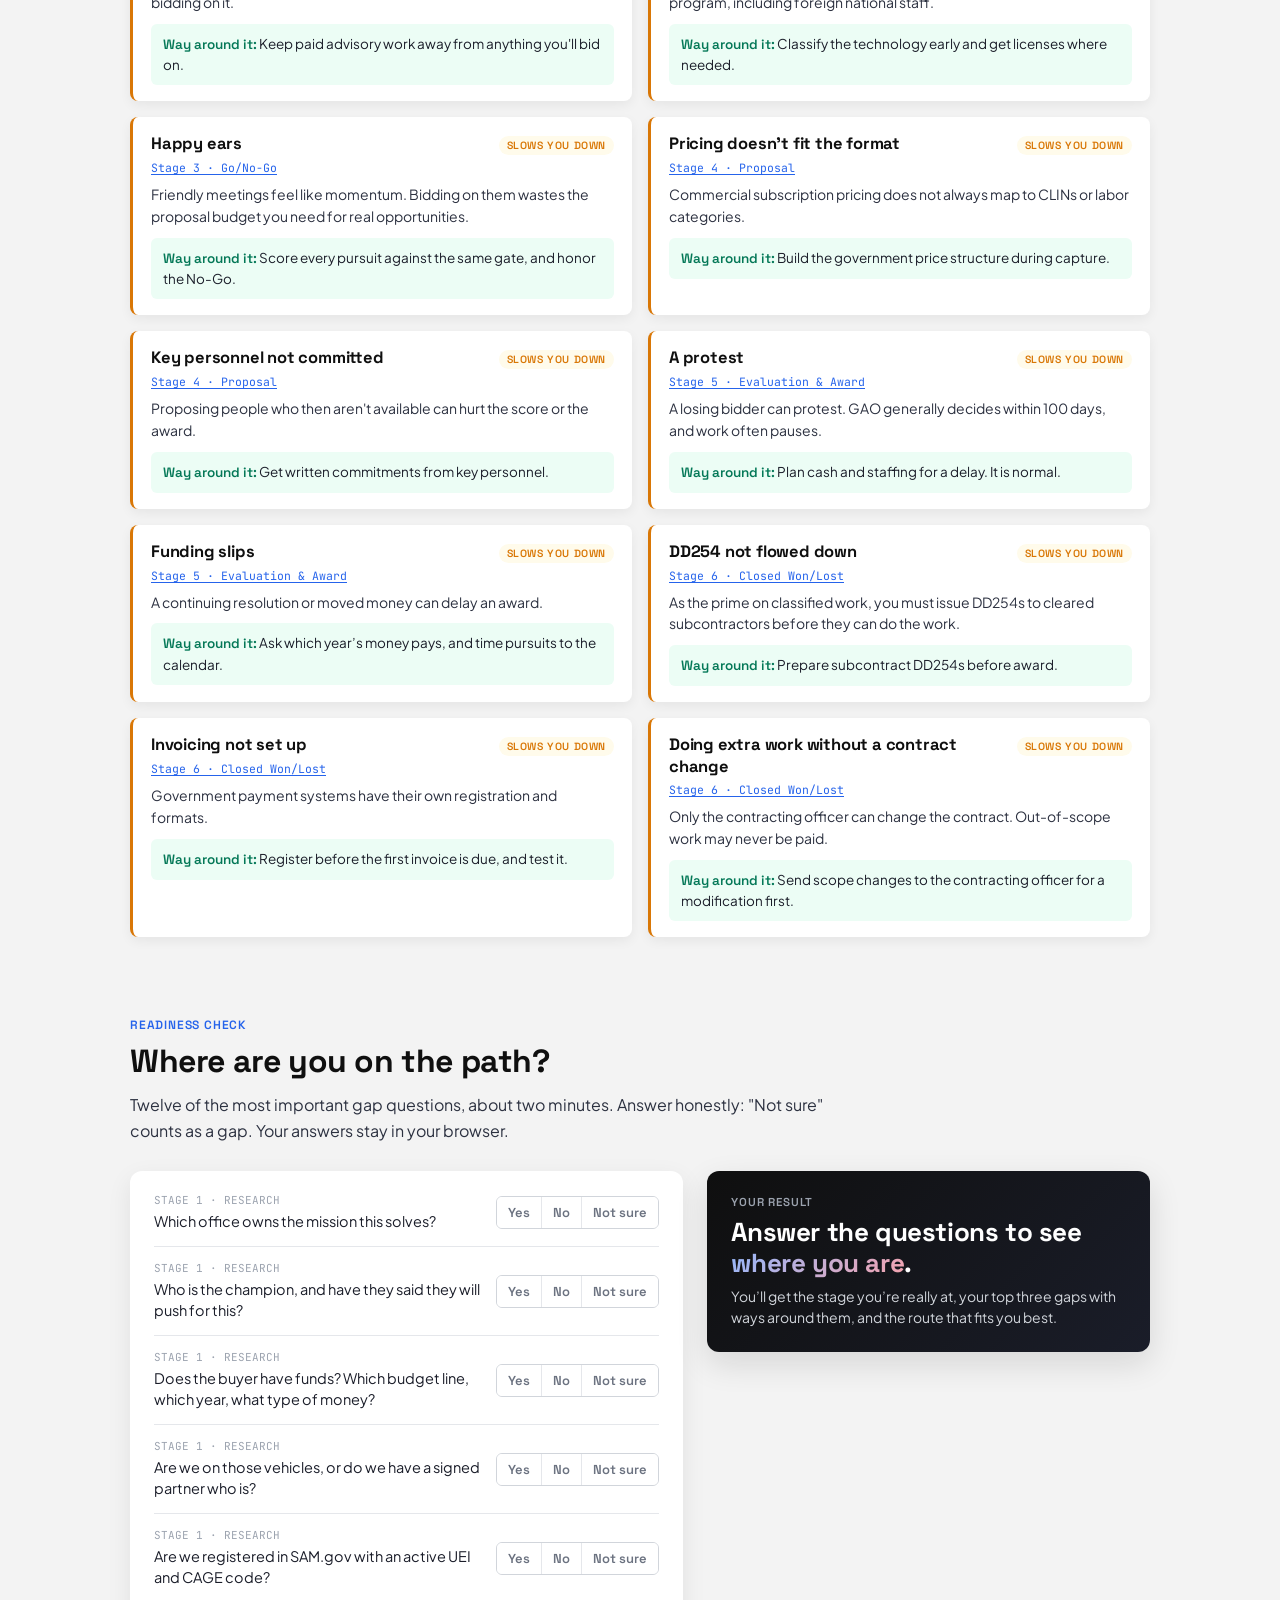
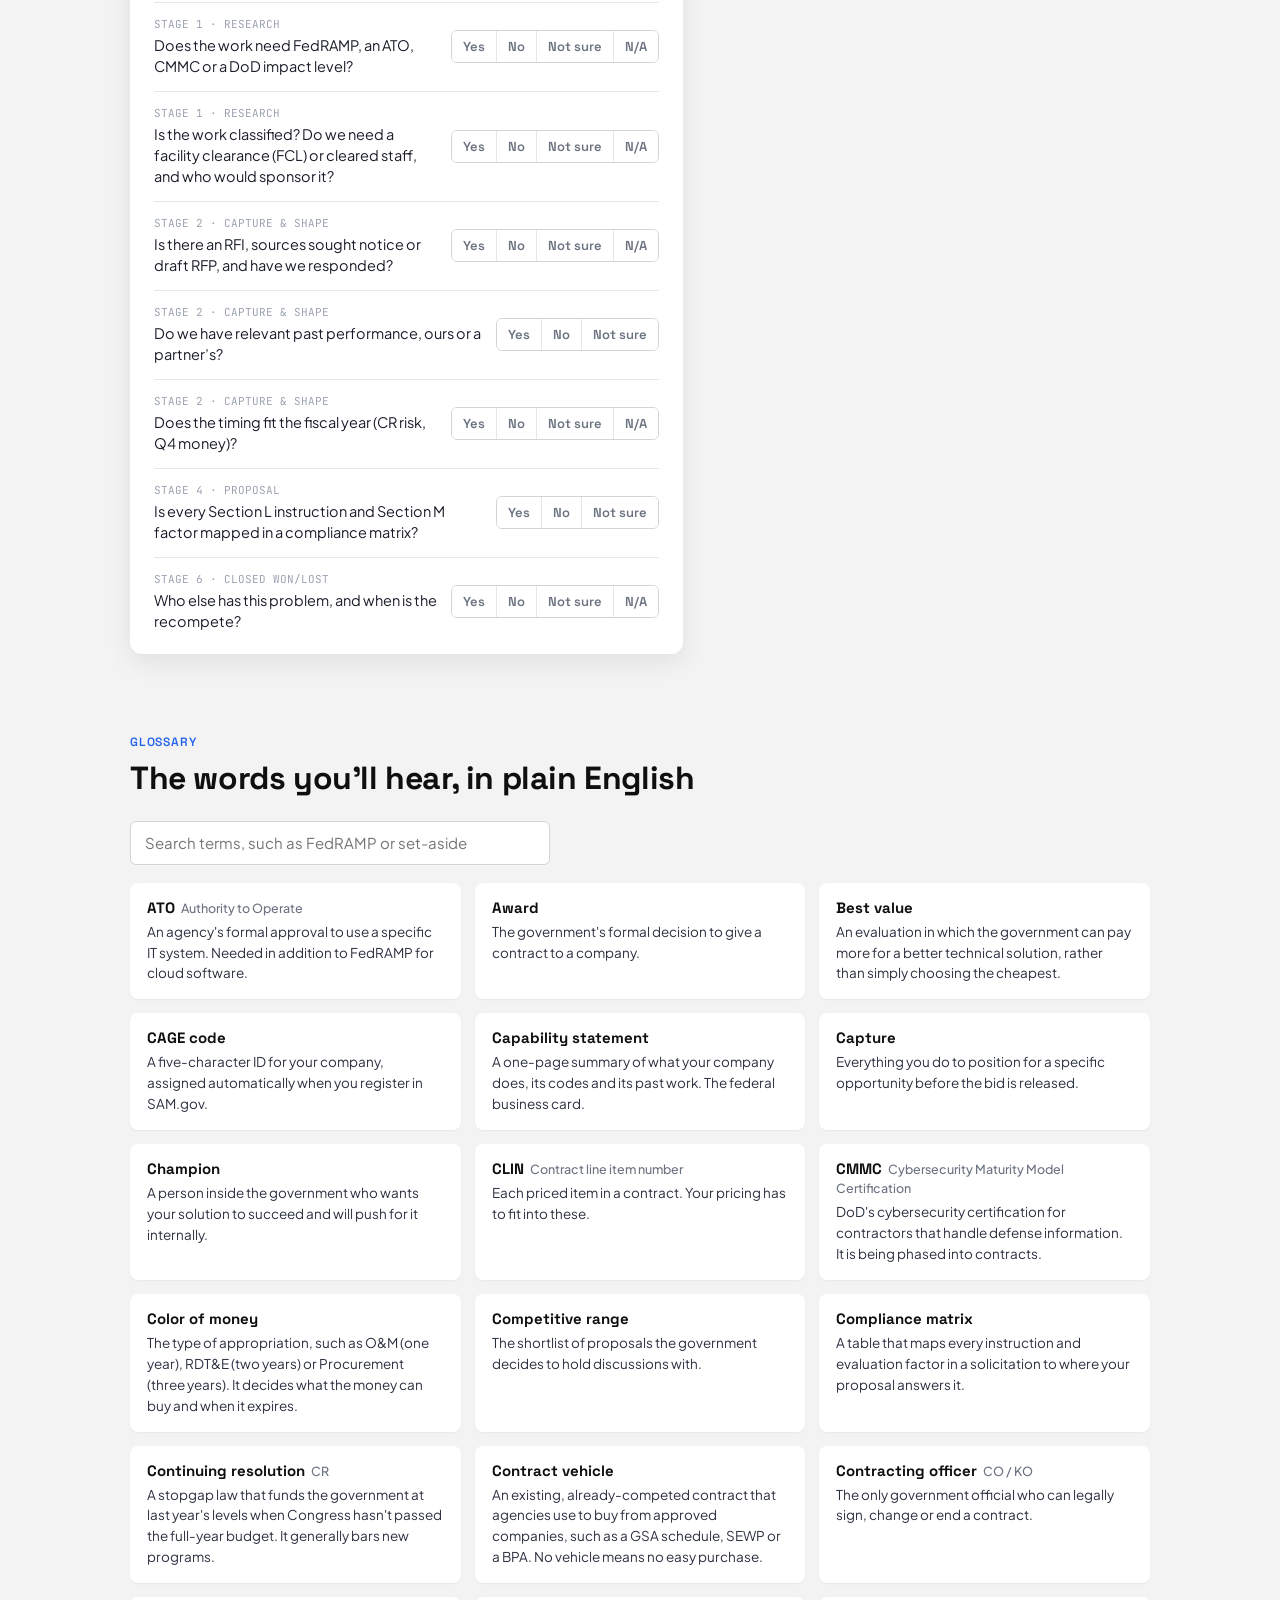
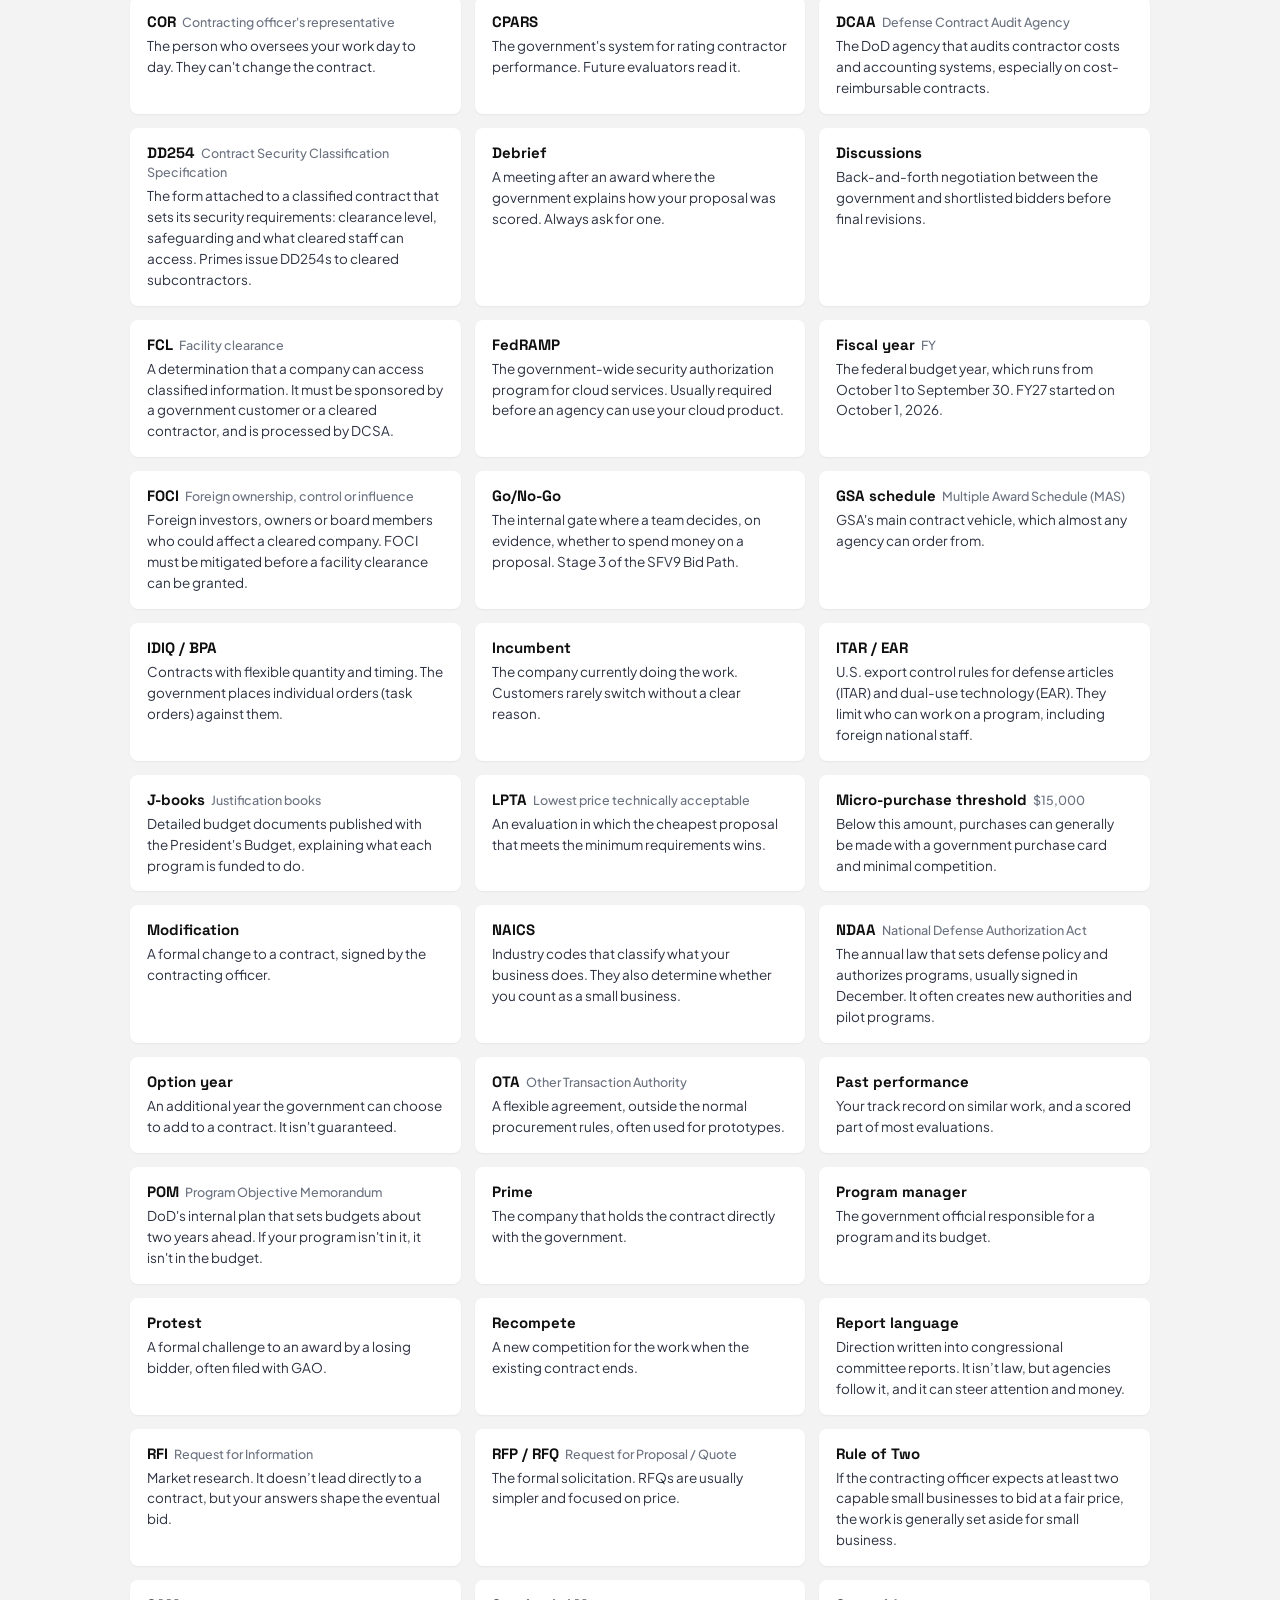
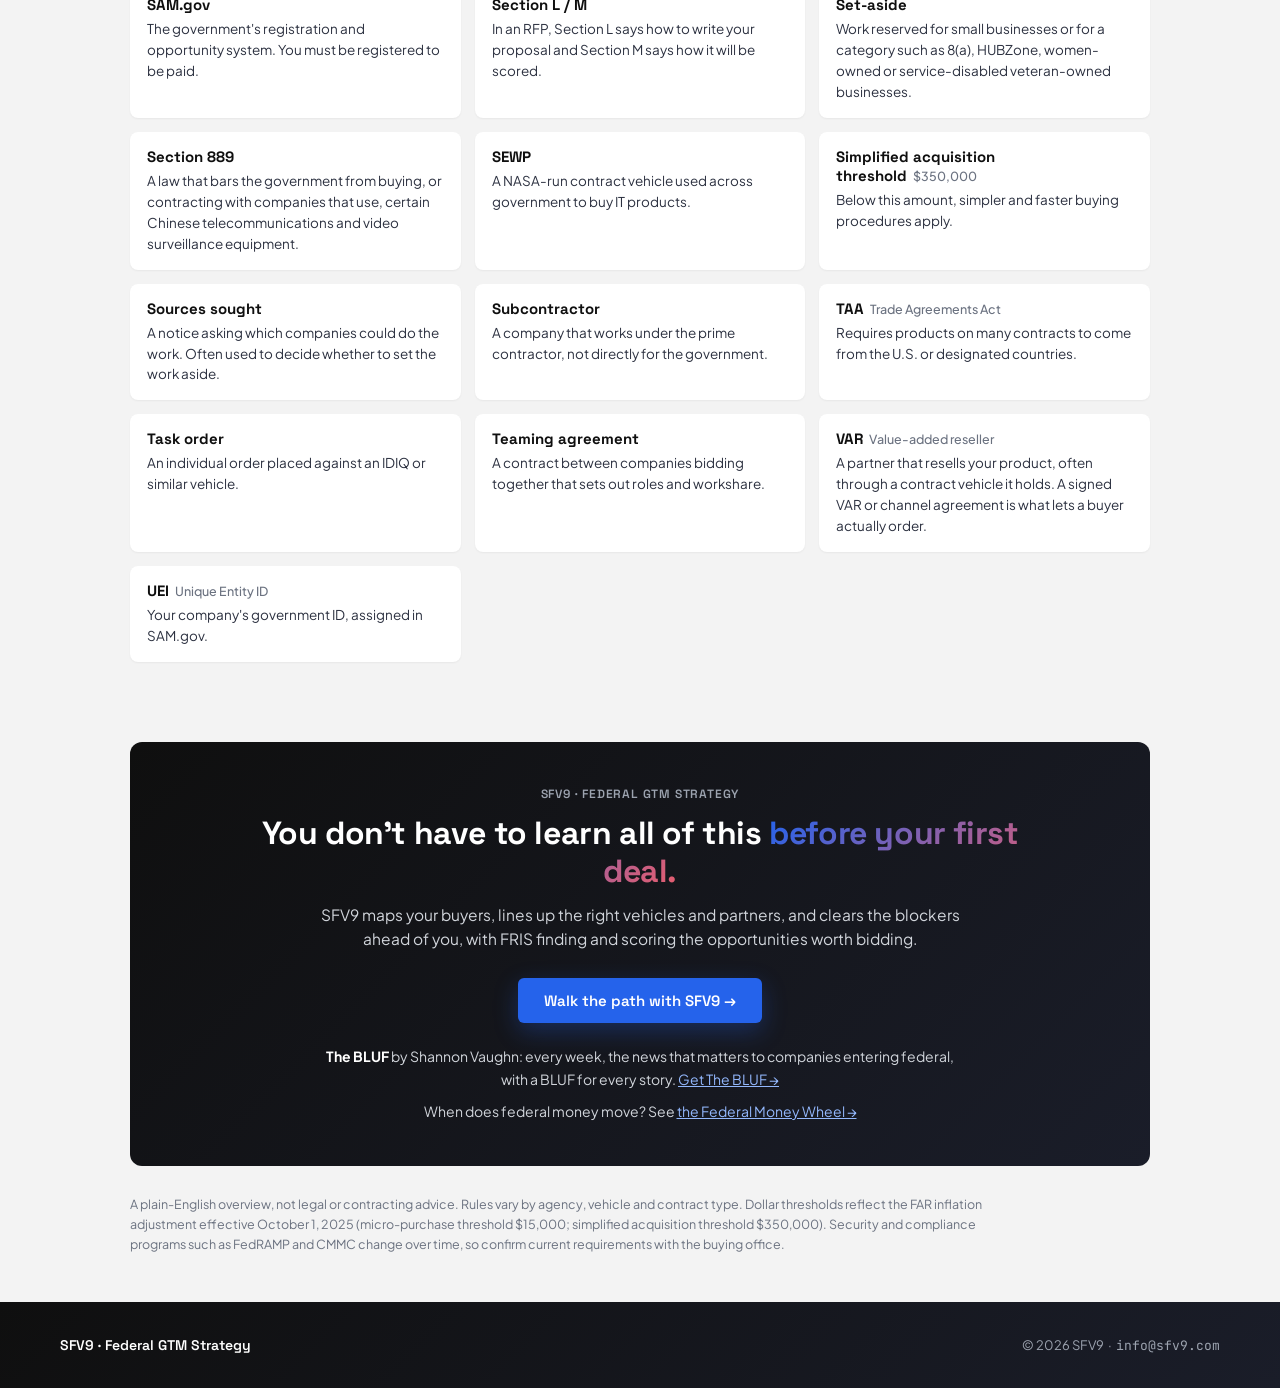
==== commit 996d31ba: "Rename the newsletter to The BLUF by Shannon Vaughn on the Bid Path and Money Wheel pages Co-Authore" ====
--- a/bidpath/index.html
+++ b/bidpath/index.html
@@ -349,7 +349,7 @@
     <div class="line">You don't have to learn all of this <span class="grad">before your first deal.</span></div>
     <p class="sub">SFV9 maps your buyers, lines up the right vehicles and partners, and clears the blockers ahead of you, with FRIS finding and scoring the opportunities worth bidding.</p>
     <a class="cta" href="mailto:info@sfv9.com?subject=Walk%20us%20through%20the%20bid%20path">Walk the path with SFV9 →</a>
-    <p class="sub" style="margin:22px auto 0;font-size:14px">Every week: the <b style="color:#fff">SFV9 Defense &amp; Acquisition Brief</b>, the news that matters to companies entering federal, with a BLUF for every story. <a href="mailto:info@sfv9.com?subject=Subscribe%20me%20to%20the%20SFV9%20Brief&amp;body=Please%20add%20me%20to%20the%20weekly%20SFV9%20Defense%20%26%20Acquisition%20Brief.%0A%0AName%3A%0ACompany%3A" style="color:var(--blue-300)">Get the weekly Brief →</a></p>
+    <p class="sub" style="margin:22px auto 0;font-size:14px"><b style="color:#fff">The BLUF</b> by Shannon Vaughn: every week, the news that matters to companies entering federal, with a BLUF for every story. <a href="mailto:info@sfv9.com?subject=Subscribe%20me%20to%20The%20BLUF&amp;body=Please%20add%20me%20to%20The%20BLUF%2C%20Shannon%20Vaughn%27s%20weekly%20newsletter.%0A%0AName%3A%0ACompany%3A" style="color:var(--blue-300)">Get The BLUF →</a></p>
     <p class="sub" style="margin:10px auto 0;font-size:14px">When does federal money move? See <a href="/fedyear/" style="color:var(--blue-300)">the Federal Money Wheel →</a></p>
   </div>
 
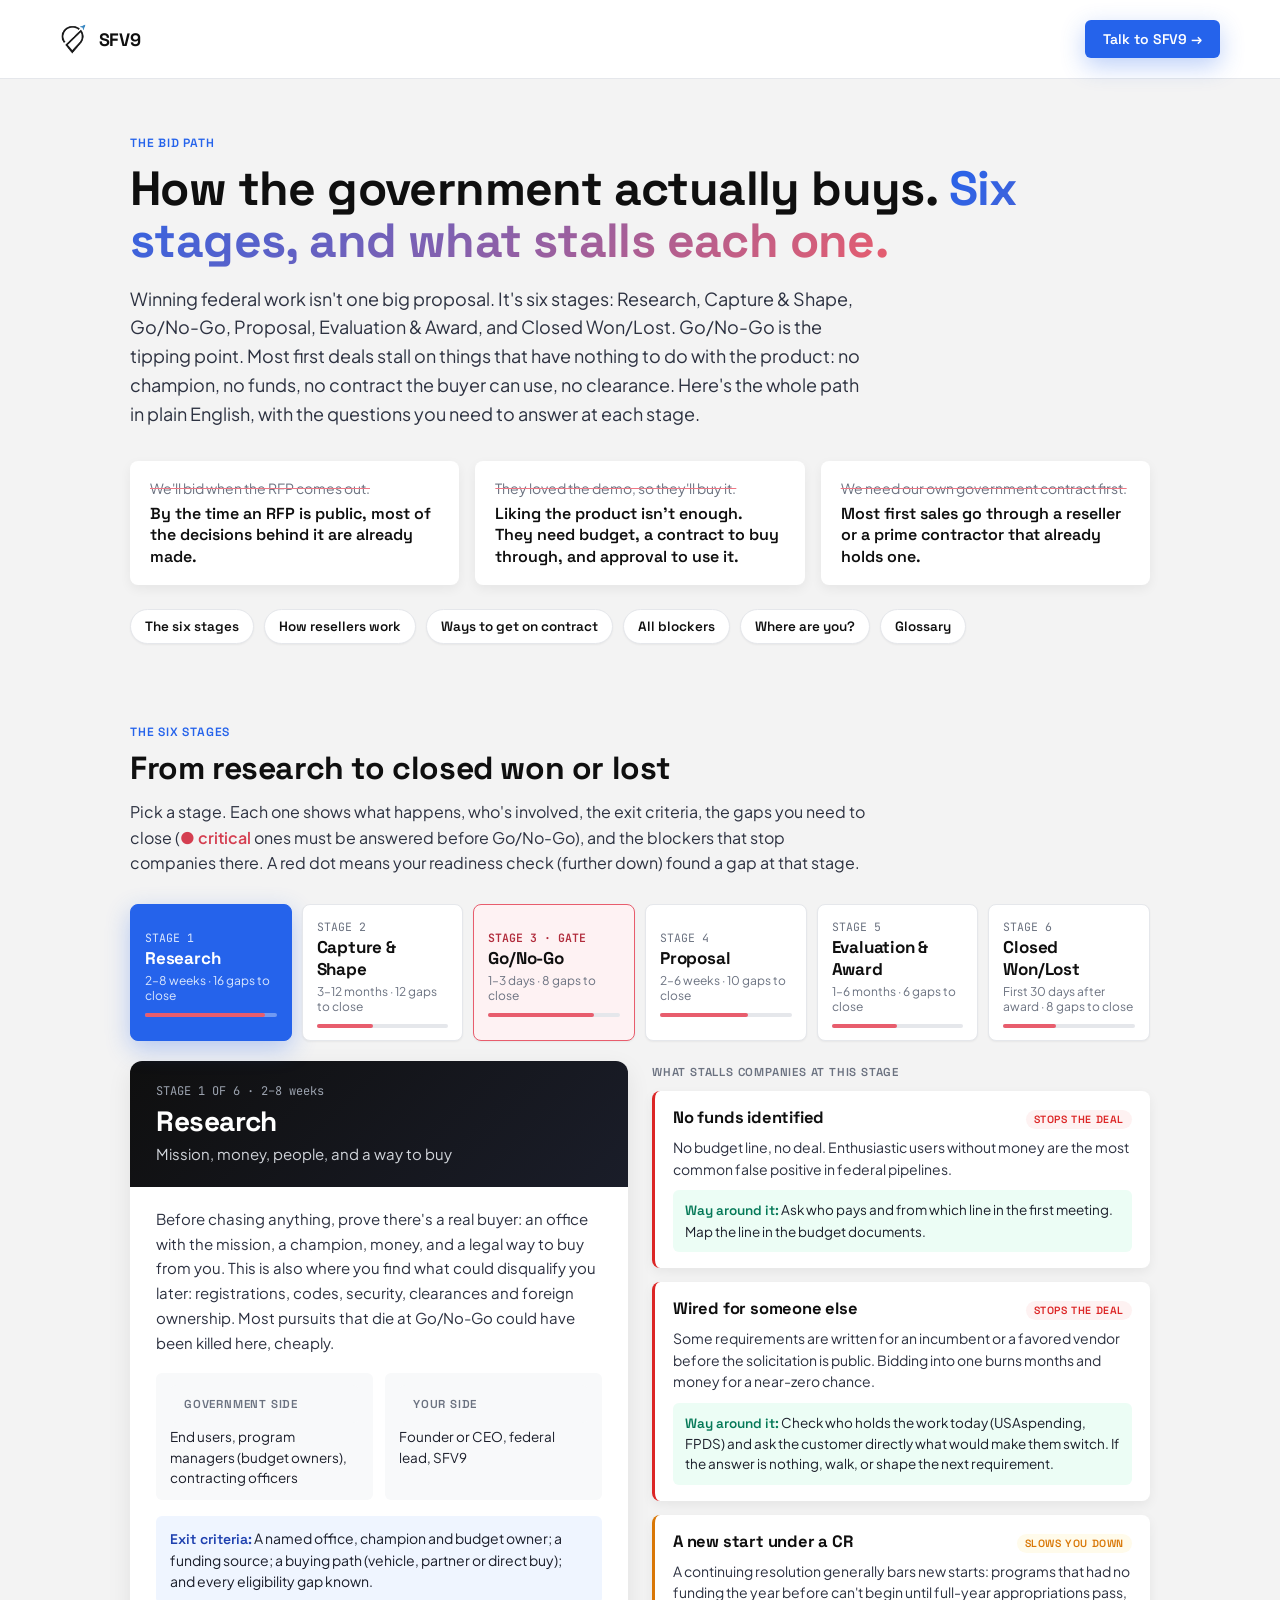
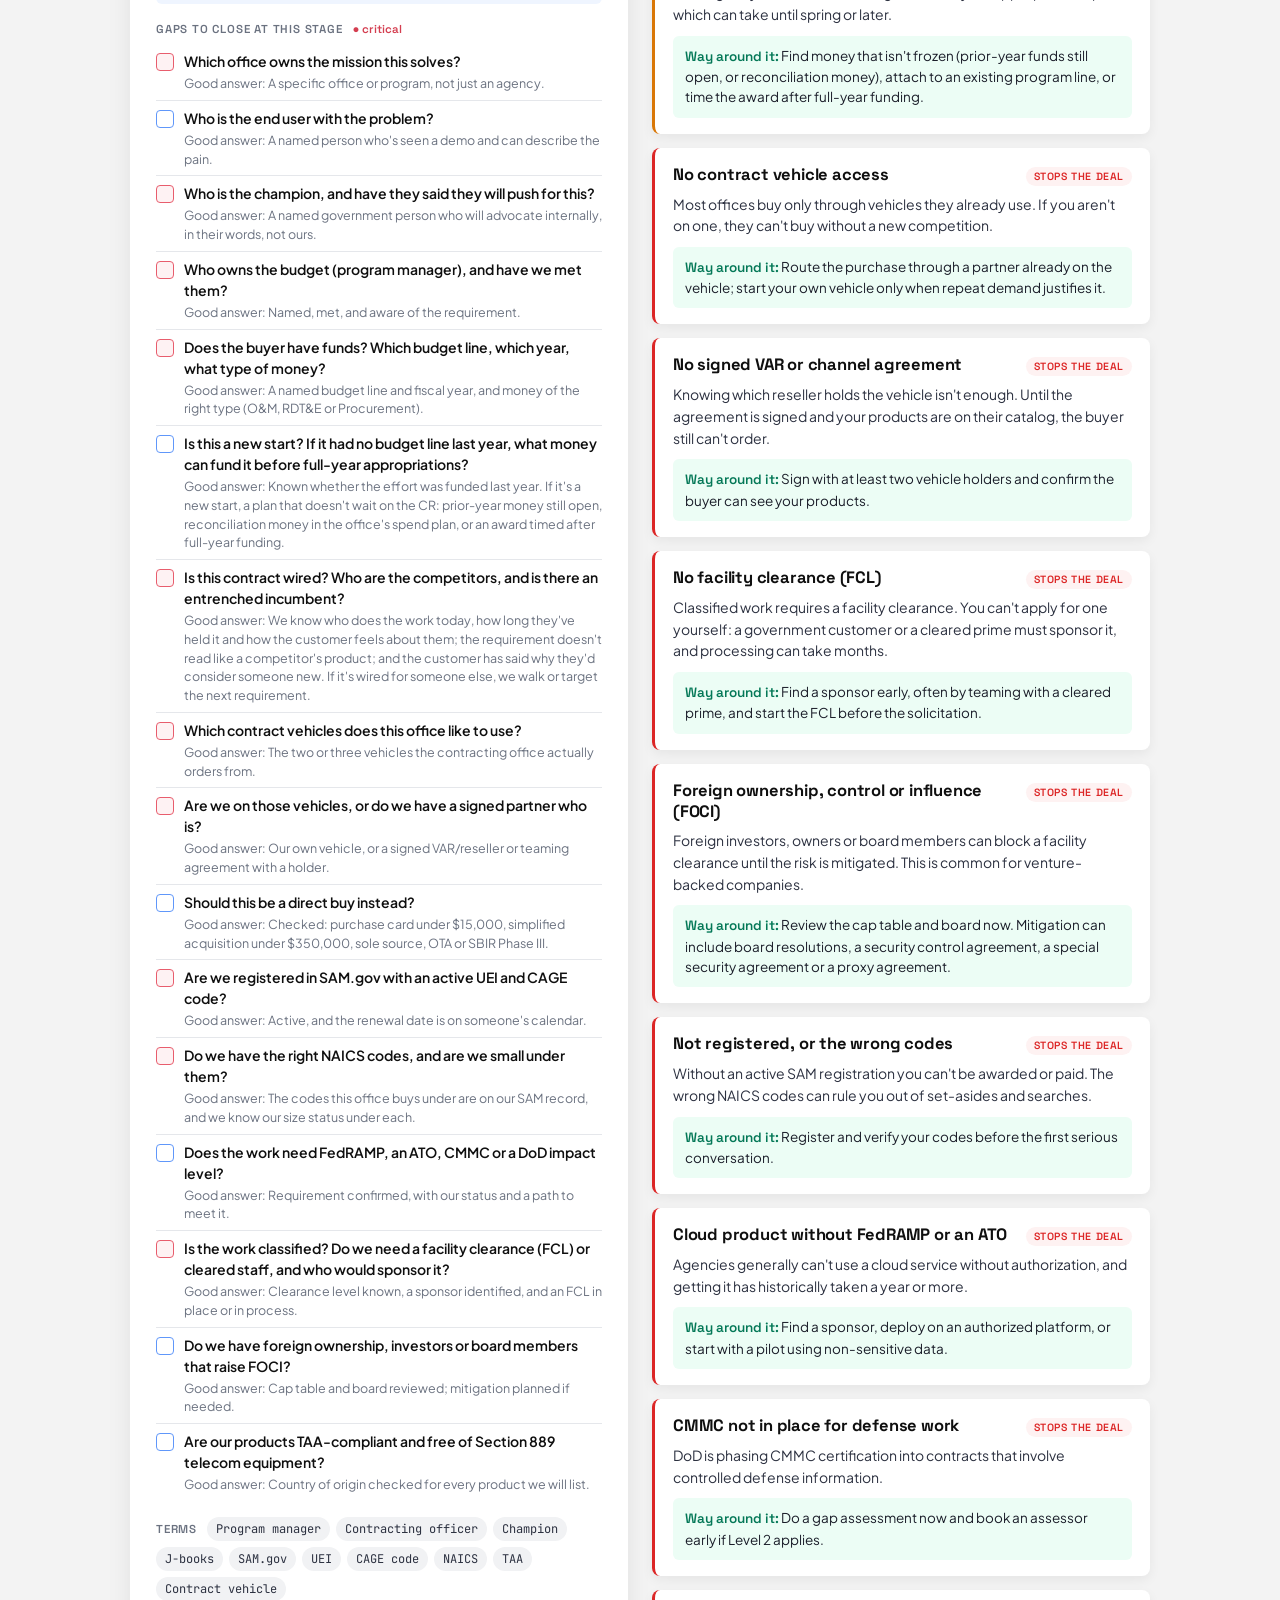
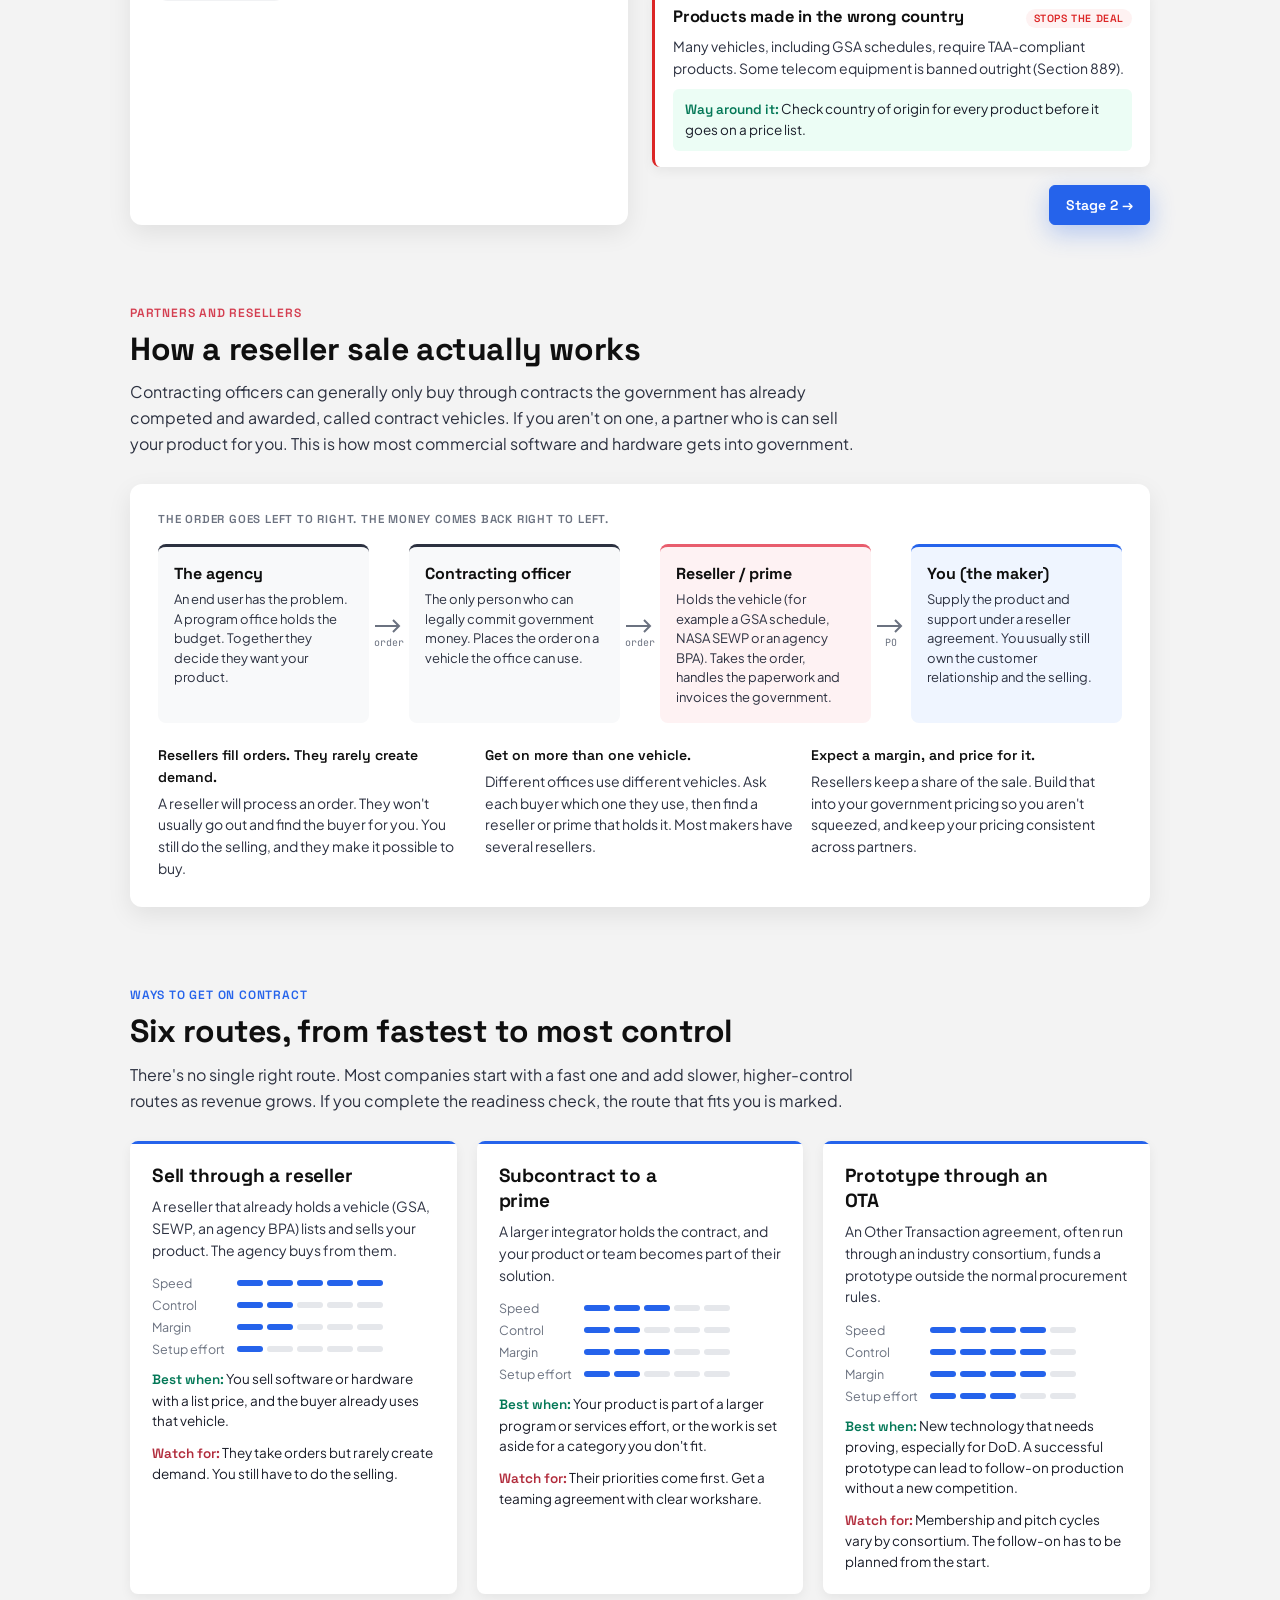
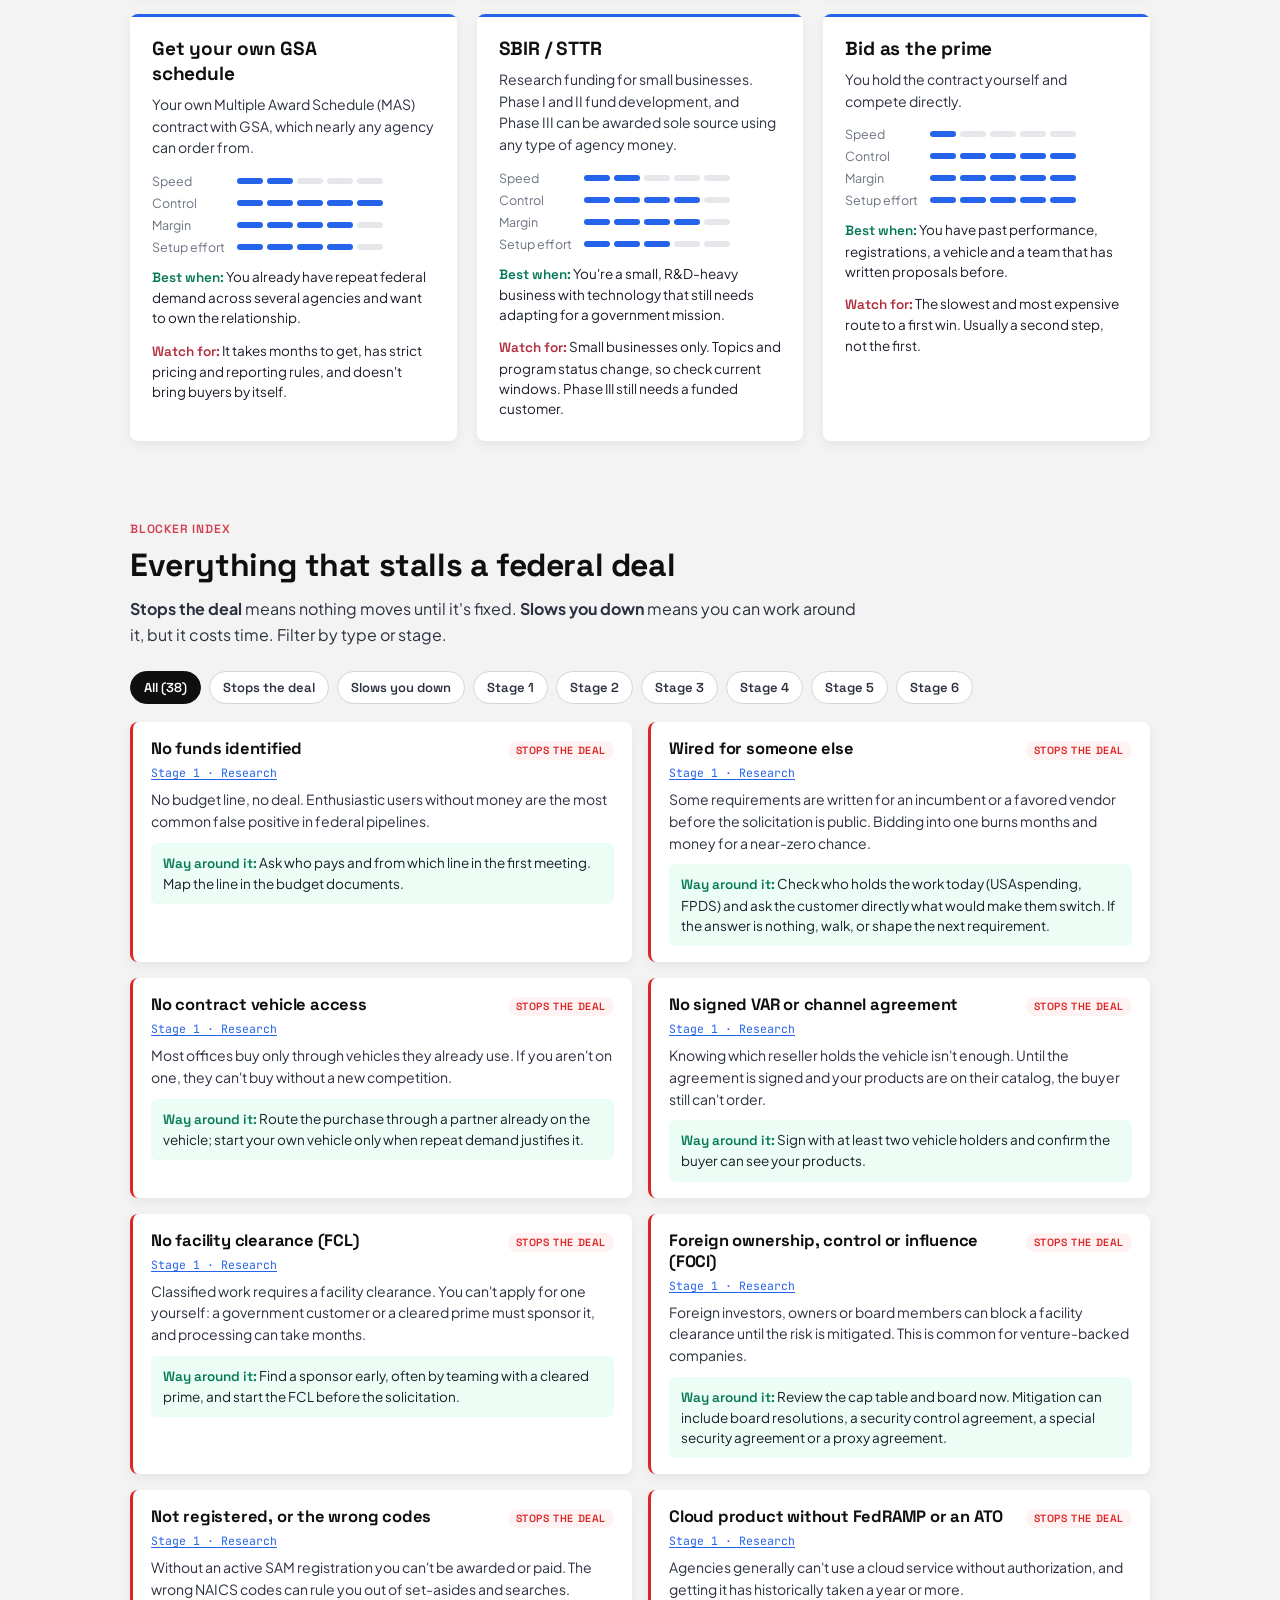
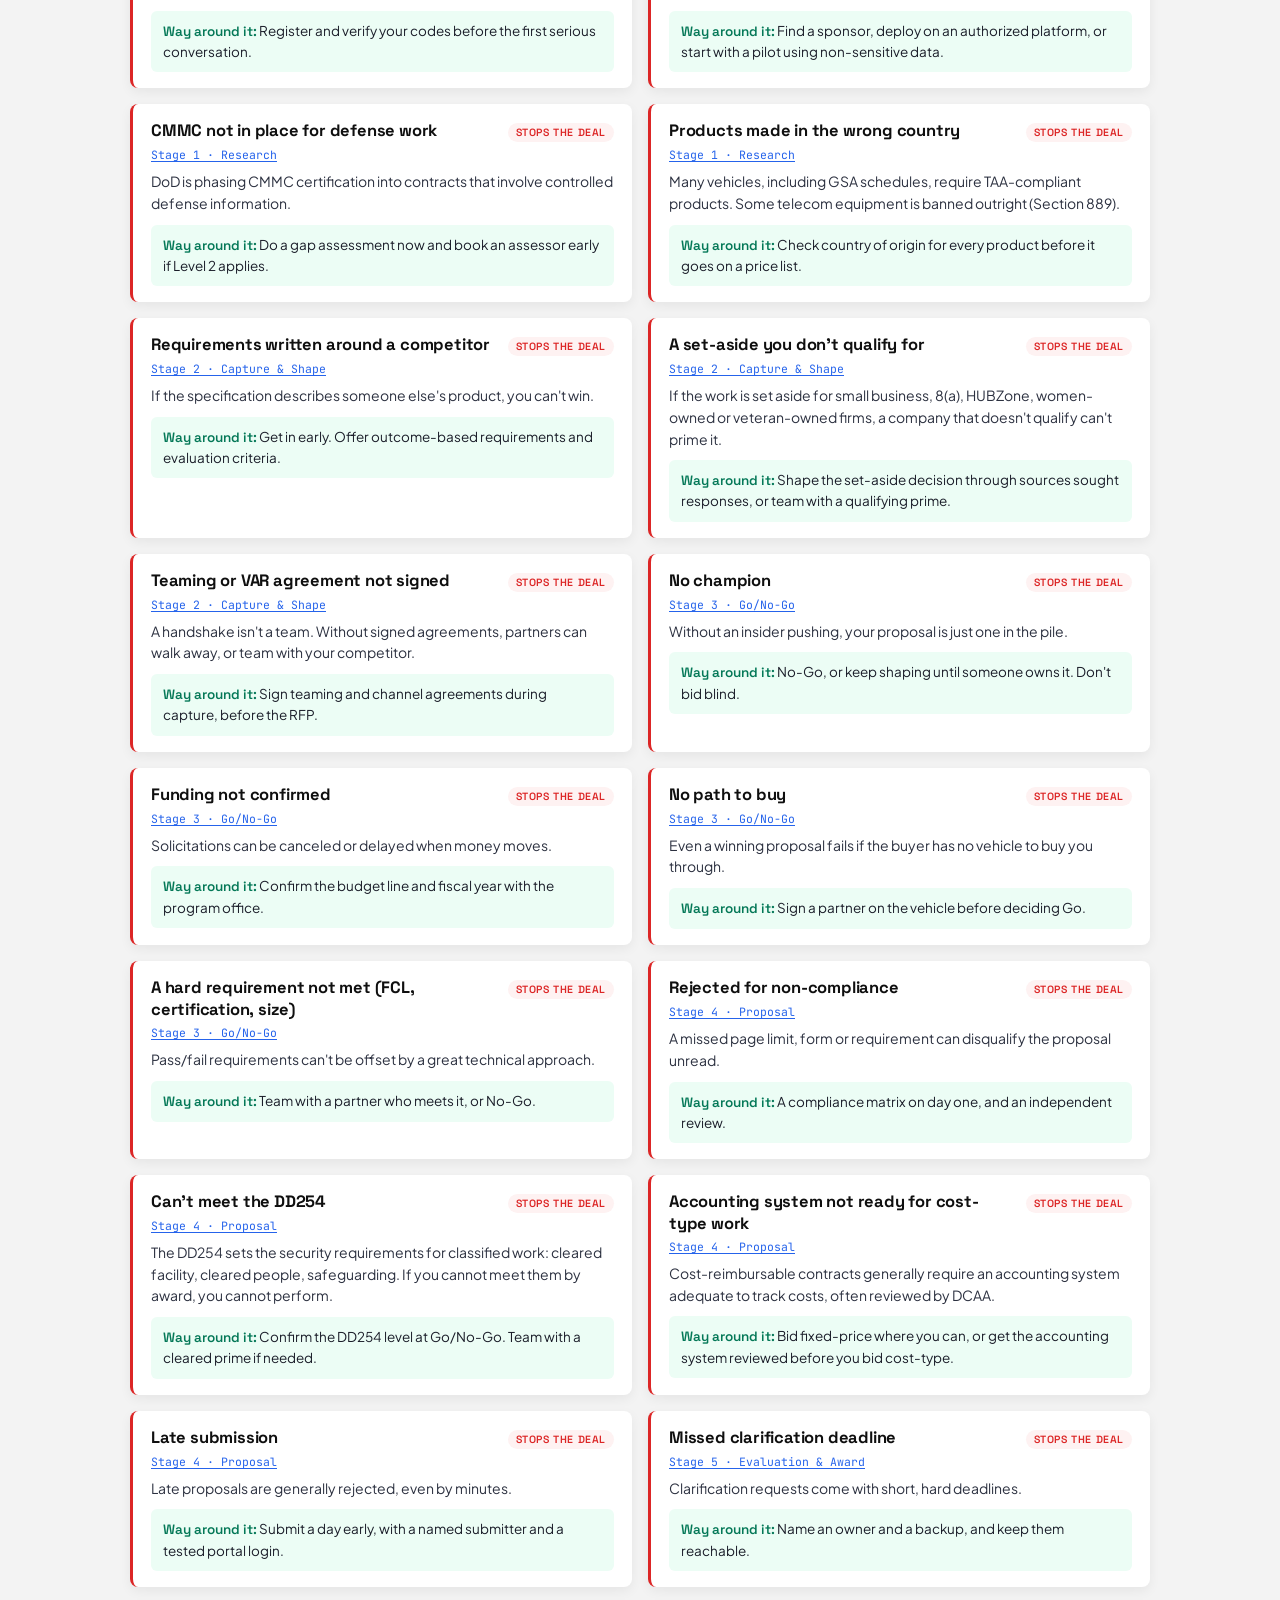
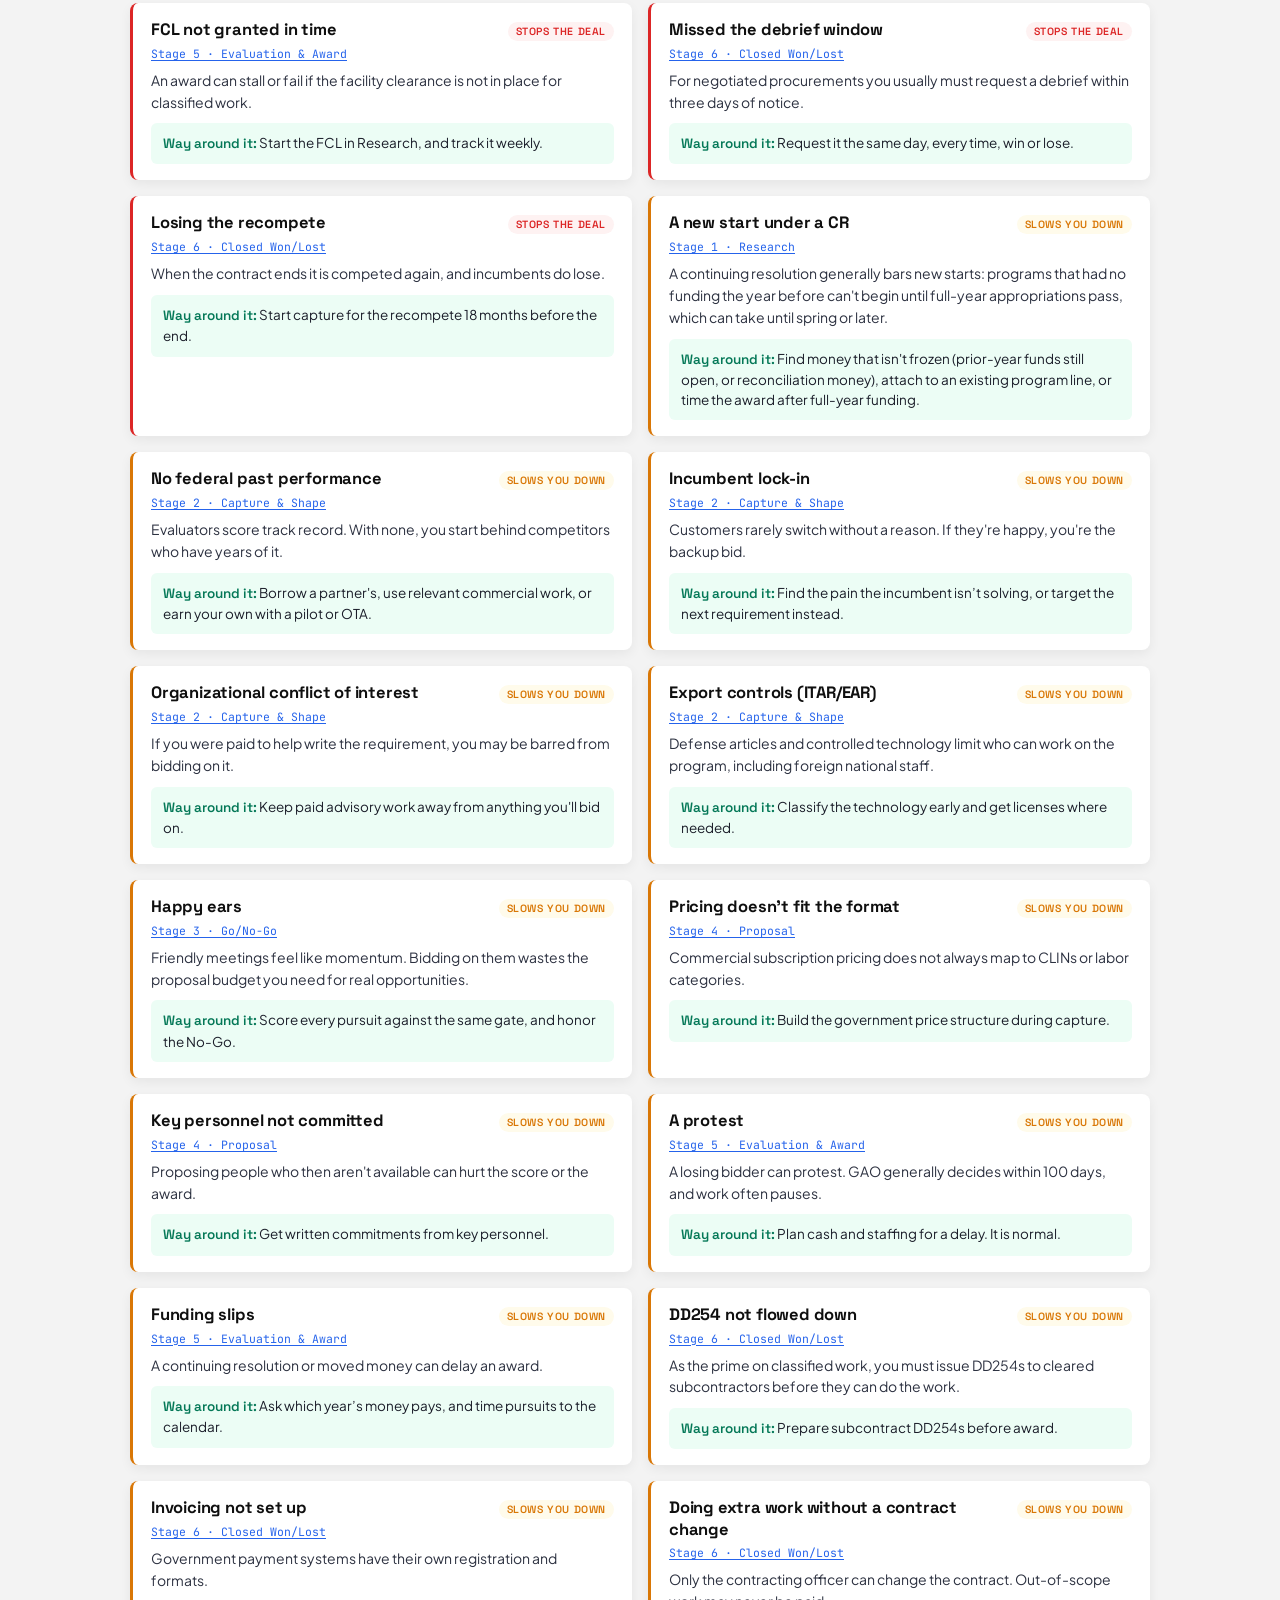
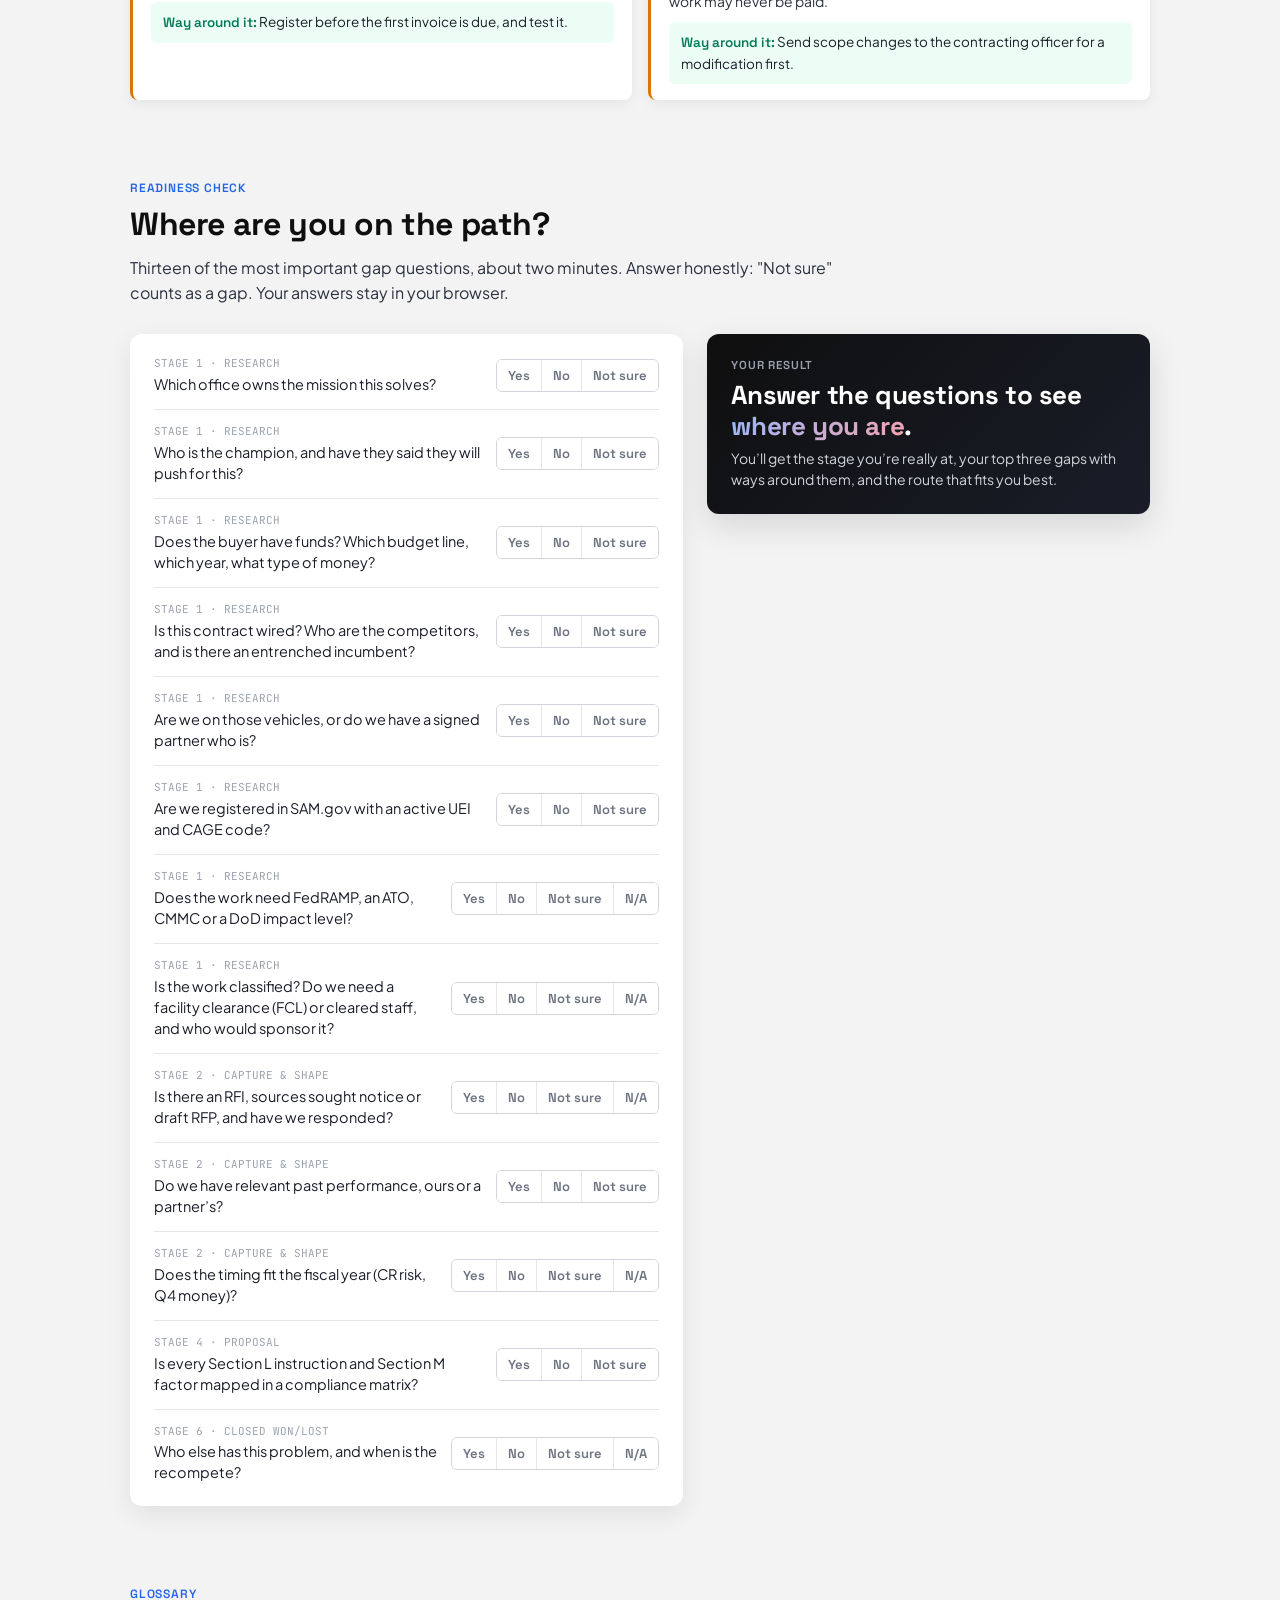
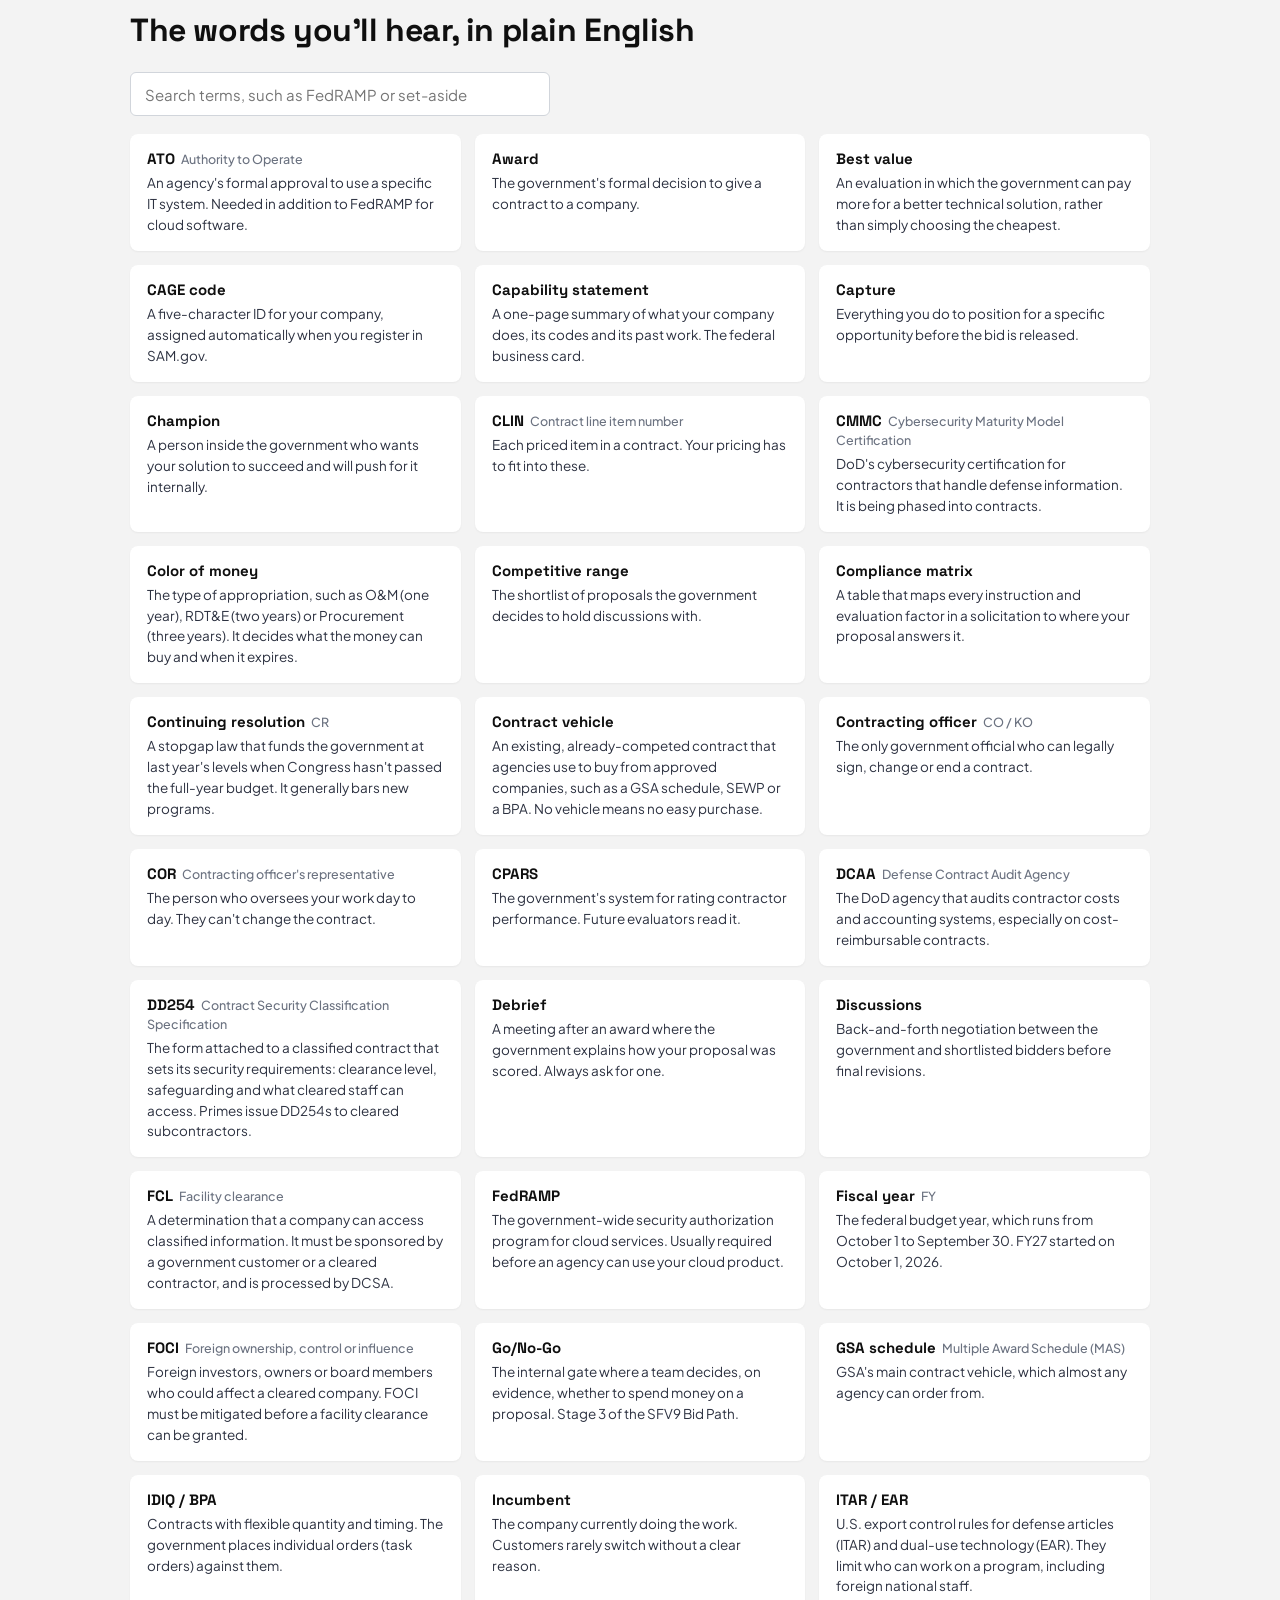
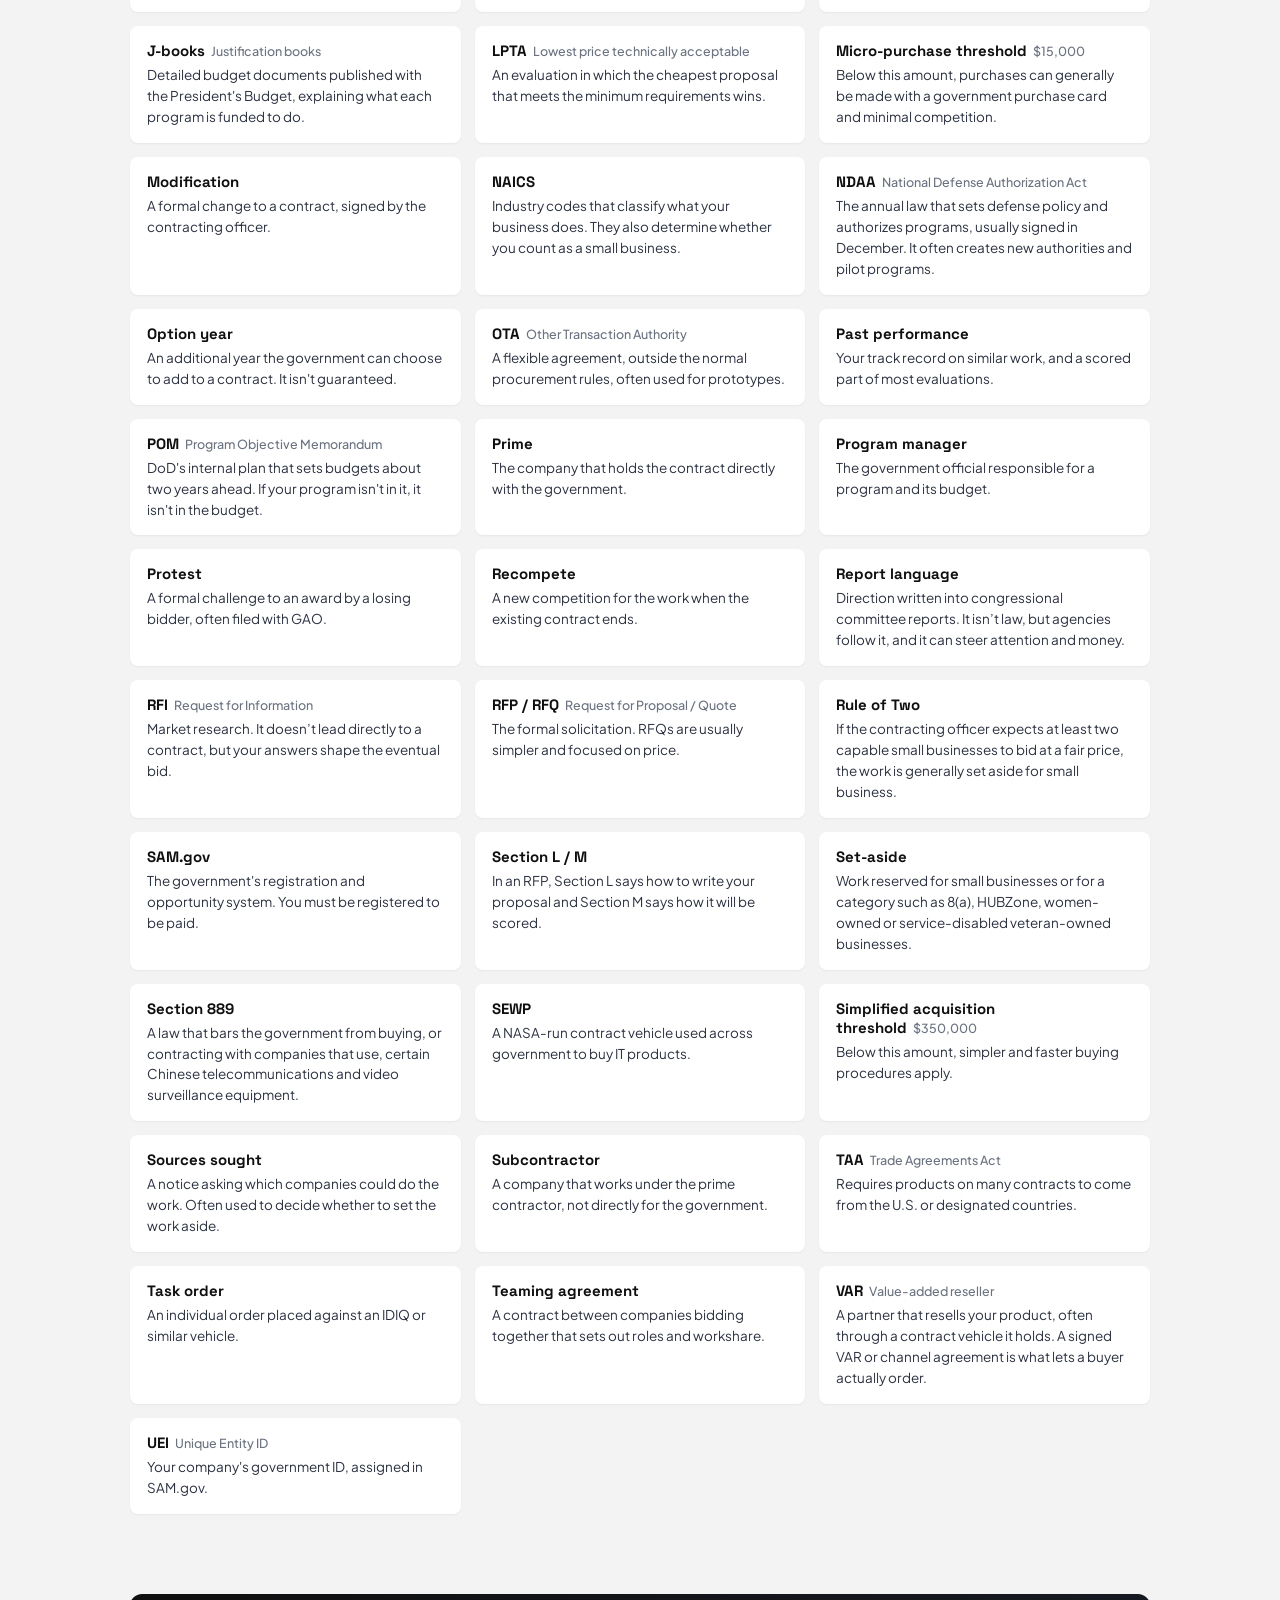
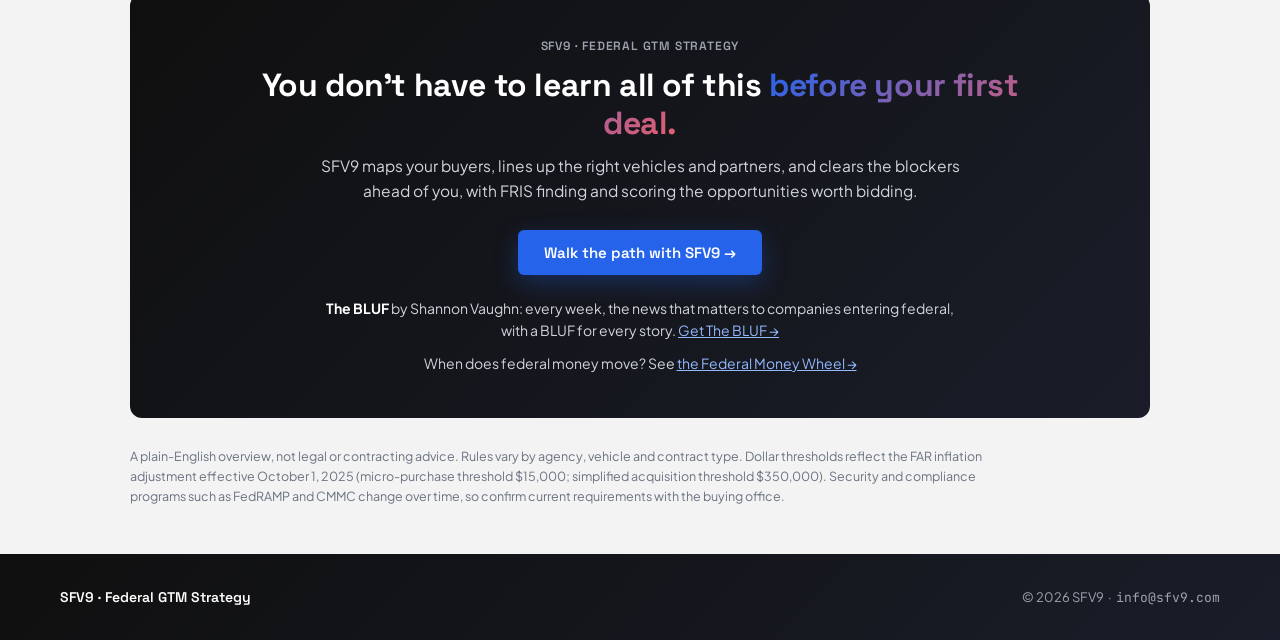
==== commit a09c4c41: "Money Wheel: no new starts under a CR, and reconciliation money; Bid Path: "Is this contract wired?"" ====
--- a/bidpath/index.html
+++ b/bidpath/index.html
@@ -329,7 +329,7 @@
   <section id="check">
     <div class="eyebrow">Readiness check</div>
     <h2 class="sec-title">Where are you on the path?</h2>
-    <p class="sec-lead">Twelve of the most important gap questions, about two minutes. Answer honestly: "Not sure" counts as a gap. Your answers stay in your browser.</p>
+    <p class="sec-lead">Thirteen of the most important gap questions, about two minutes. Answer honestly: "Not sure" counts as a gap. Your answers stay in your browser.</p>
     <div class="ready">
       <div class="qs" id="qs"></div>
       <aside class="result" id="result" aria-live="polite"></aside>
@@ -349,7 +349,7 @@
     <div class="line">You don't have to learn all of this <span class="grad">before your first deal.</span></div>
     <p class="sub">SFV9 maps your buyers, lines up the right vehicles and partners, and clears the blockers ahead of you, with FRIS finding and scoring the opportunities worth bidding.</p>
     <a class="cta" href="mailto:info@sfv9.com?subject=Walk%20us%20through%20the%20bid%20path">Walk the path with SFV9 →</a>
-    <p class="sub" style="margin:22px auto 0;font-size:14px"><b style="color:#fff">The BLUF</b> by Shannon Vaughn: every week, the news that matters to companies entering federal, with a BLUF for every story. <a href="mailto:info@sfv9.com?subject=Subscribe%20me%20to%20The%20BLUF&amp;body=Please%20add%20me%20to%20The%20BLUF%2C%20Shannon%20Vaughn%27s%20weekly%20newsletter.%0A%0AName%3A%0ACompany%3A" style="color:var(--blue-300)">Get The BLUF →</a></p>
+    <p class="sub" style="margin:22px auto 0;font-size:14px"><b style="color:#fff">The BLUF</b> by Shannon Vaughn: every week, the news that matters to companies entering federal, with a BLUF for every story. <a href="/thebluf/" style="color:var(--blue-300)">Get The BLUF →</a></p>
     <p class="sub" style="margin:10px auto 0;font-size:14px">When does federal money move? See <a href="/fedyear/" style="color:var(--blue-300)">the Federal Money Wheel →</a></p>
   </div>
 
@@ -406,6 +406,16 @@
     "critical": true
    },
    {
+    "q": "Is this a new start? If it had no budget line last year, what money can fund it before full-year appropriations?",
+    "good": "Known whether the effort was funded last year. If it's a new start, a plan that doesn't wait on the CR: prior-year money still open, reconciliation money in the office's spend plan, or an award timed after full-year funding.",
+    "critical": false
+   },
+   {
+    "q": "Is this contract wired? Who are the competitors, and is there an entrenched incumbent?",
+    "good": "We know who does the work today, how long they've held it and how the customer feels about them; the requirement doesn't read like a competitor's product; and the customer has said why they'd consider someone new. If it's wired for someone else, we walk or target the next requirement.",
+    "critical": true
+   },
+   {
     "q": "Which contract vehicles does this office like to use?",
     "good": "The two or three vehicles the contracting office actually orders from.",
     "critical": true
@@ -469,6 +479,18 @@
     "sev": "stop",
     "why": "No budget line, no deal. Enthusiastic users without money are the most common false positive in federal pipelines.",
     "fix": "Ask who pays and from which line in the first meeting. Map the line in the budget documents."
+   },
+   {
+    "t": "Wired for someone else",
+    "sev": "stop",
+    "why": "Some requirements are written for an incumbent or a favored vendor before the solicitation is public. Bidding into one burns months and money for a near-zero chance.",
+    "fix": "Check who holds the work today (USAspending, FPDS) and ask the customer directly what would make them switch. If the answer is nothing, walk, or shape the next requirement."
+   },
+   {
+    "t": "A new start under a CR",
+    "sev": "slow",
+    "why": "A continuing resolution generally bars new starts: programs that had no funding the year before can't begin until full-year appropriations pass, which can take until spring or later.",
+    "fix": "Find money that isn't frozen (prior-year funds still open, or reconciliation money), attach to an existing program line, or time the award after full-year funding."
    },
    {
     "t": "No contract vehicle access",
@@ -1042,6 +1064,7 @@
   {"s":1,"q":"Which office owns the mission this solves?","fix":"Good answer: A specific office or program, not just an agency."},
   {"s":1,"q":"Who is the champion, and have they said they will push for this?","fix":"Good answer: A named government person who will advocate internally, in their words, not ours."},
   {"s":1,"q":"Does the buyer have funds? Which budget line, which year, what type of money?","fix":"Good answer: A named budget line and fiscal year, and money of the right type (O&M, RDT&E or Procurement)."},
+  {"s":1,"q":"Is this contract wired? Who are the competitors, and is there an entrenched incumbent?","fix":"Good answer: We know who does the work today, how long they've held it and how the customer feels about them; the requirement doesn't read like a competitor's product; and the customer has said why they'd consider someone new. If it's wired for someone else, we walk or target the next requirement."},
   {"s":1,"q":"Are we on those vehicles, or do we have a signed partner who is?","fix":"Good answer: Our own vehicle, or a signed VAR/reseller or teaming agreement with a holder.","key":"vehicle"},
   {"s":1,"q":"Are we registered in SAM.gov with an active UEI and CAGE code?","fix":"Good answer: Active, and the renewal date is on someone's calendar."},
   {"s":1,"q":"Does the work need FedRAMP, an ATO, CMMC or a DoD impact level?","fix":"Good answer: Requirement confirmed, with our status and a path to meet it.","key":"fedramp","na":true},
@@ -1185,7 +1208,7 @@
 }
 
 /* ---------------- Readiness check ---------------- */
-var KEY = "sfv9-bidpath-answers", ans = {};
+var KEY = "sfv9-bidpath-answers-v2", ans = {};
 try { ans = JSON.parse(localStorage.getItem(KEY)||"{}") || {}; } catch(e){ ans = {}; }
 function save(){ try { localStorage.setItem(KEY, JSON.stringify(ans)); } catch(e){} }
 function renderQs(){
